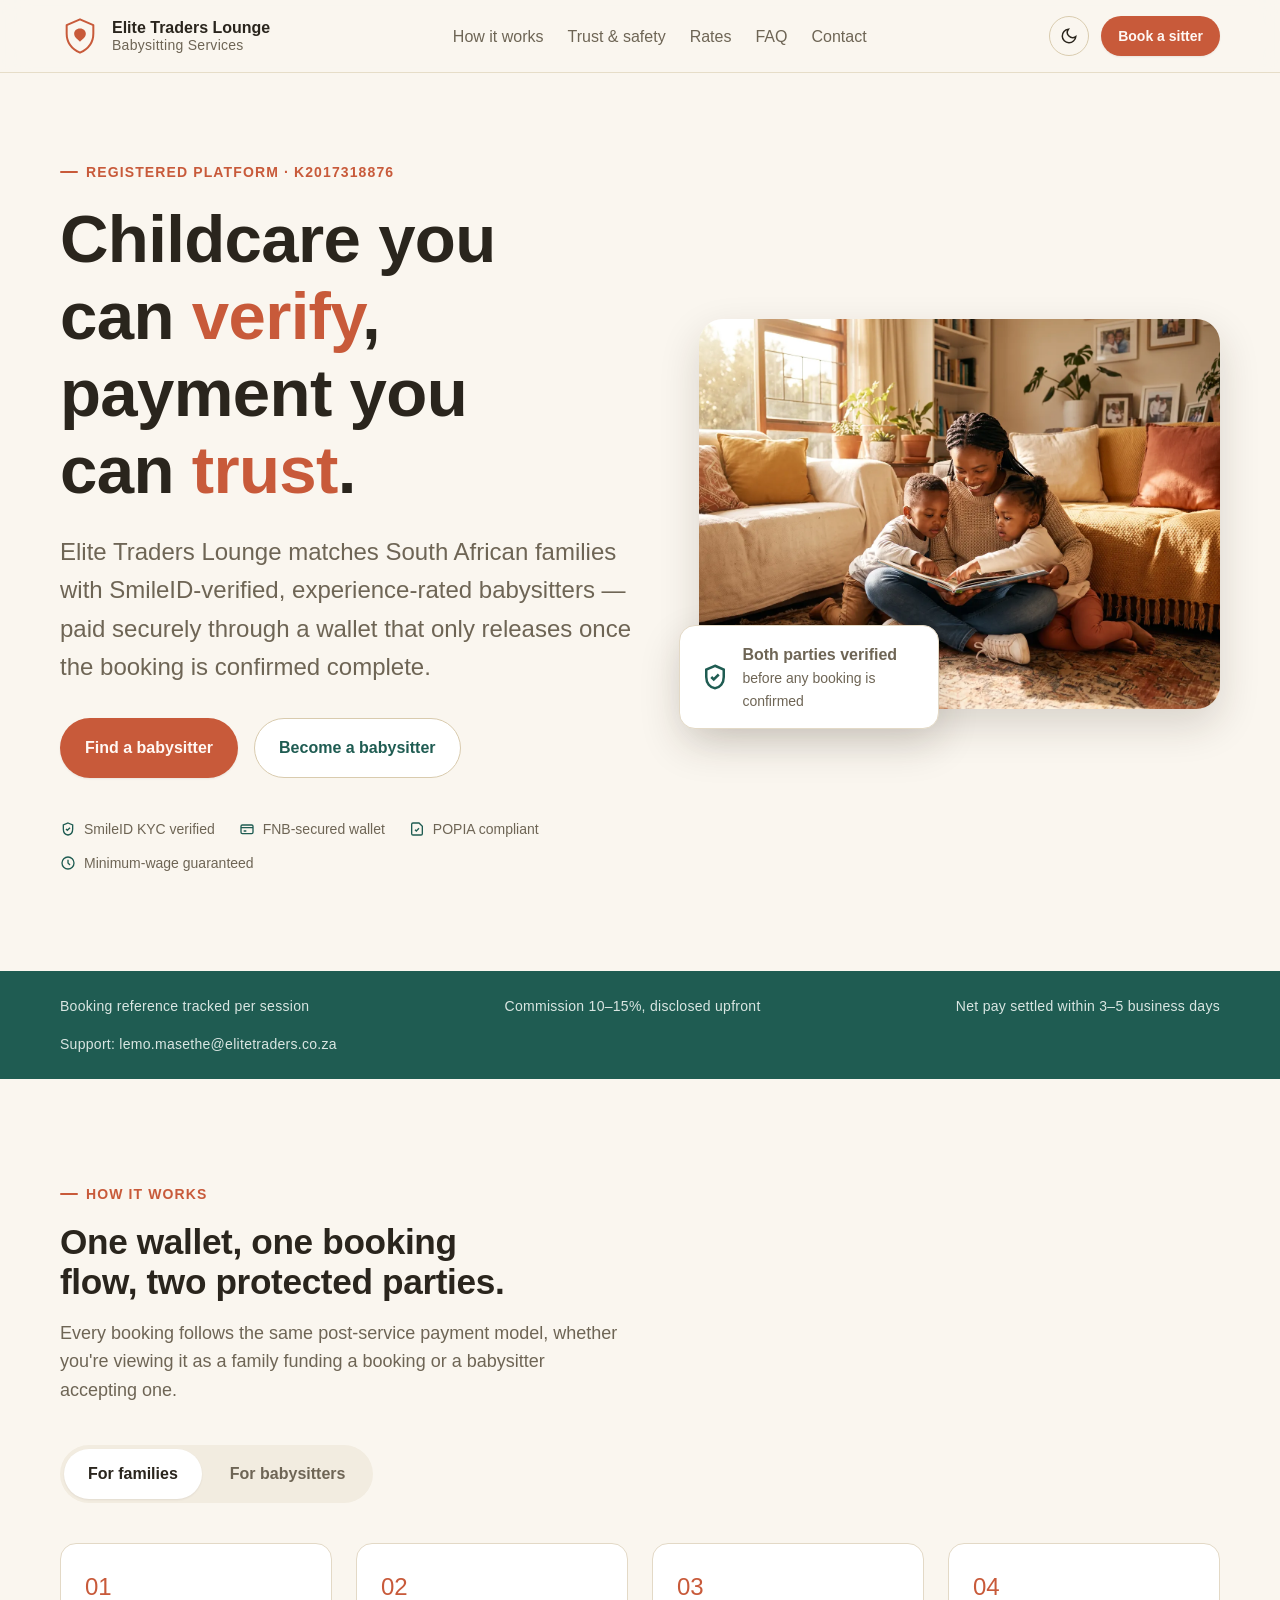
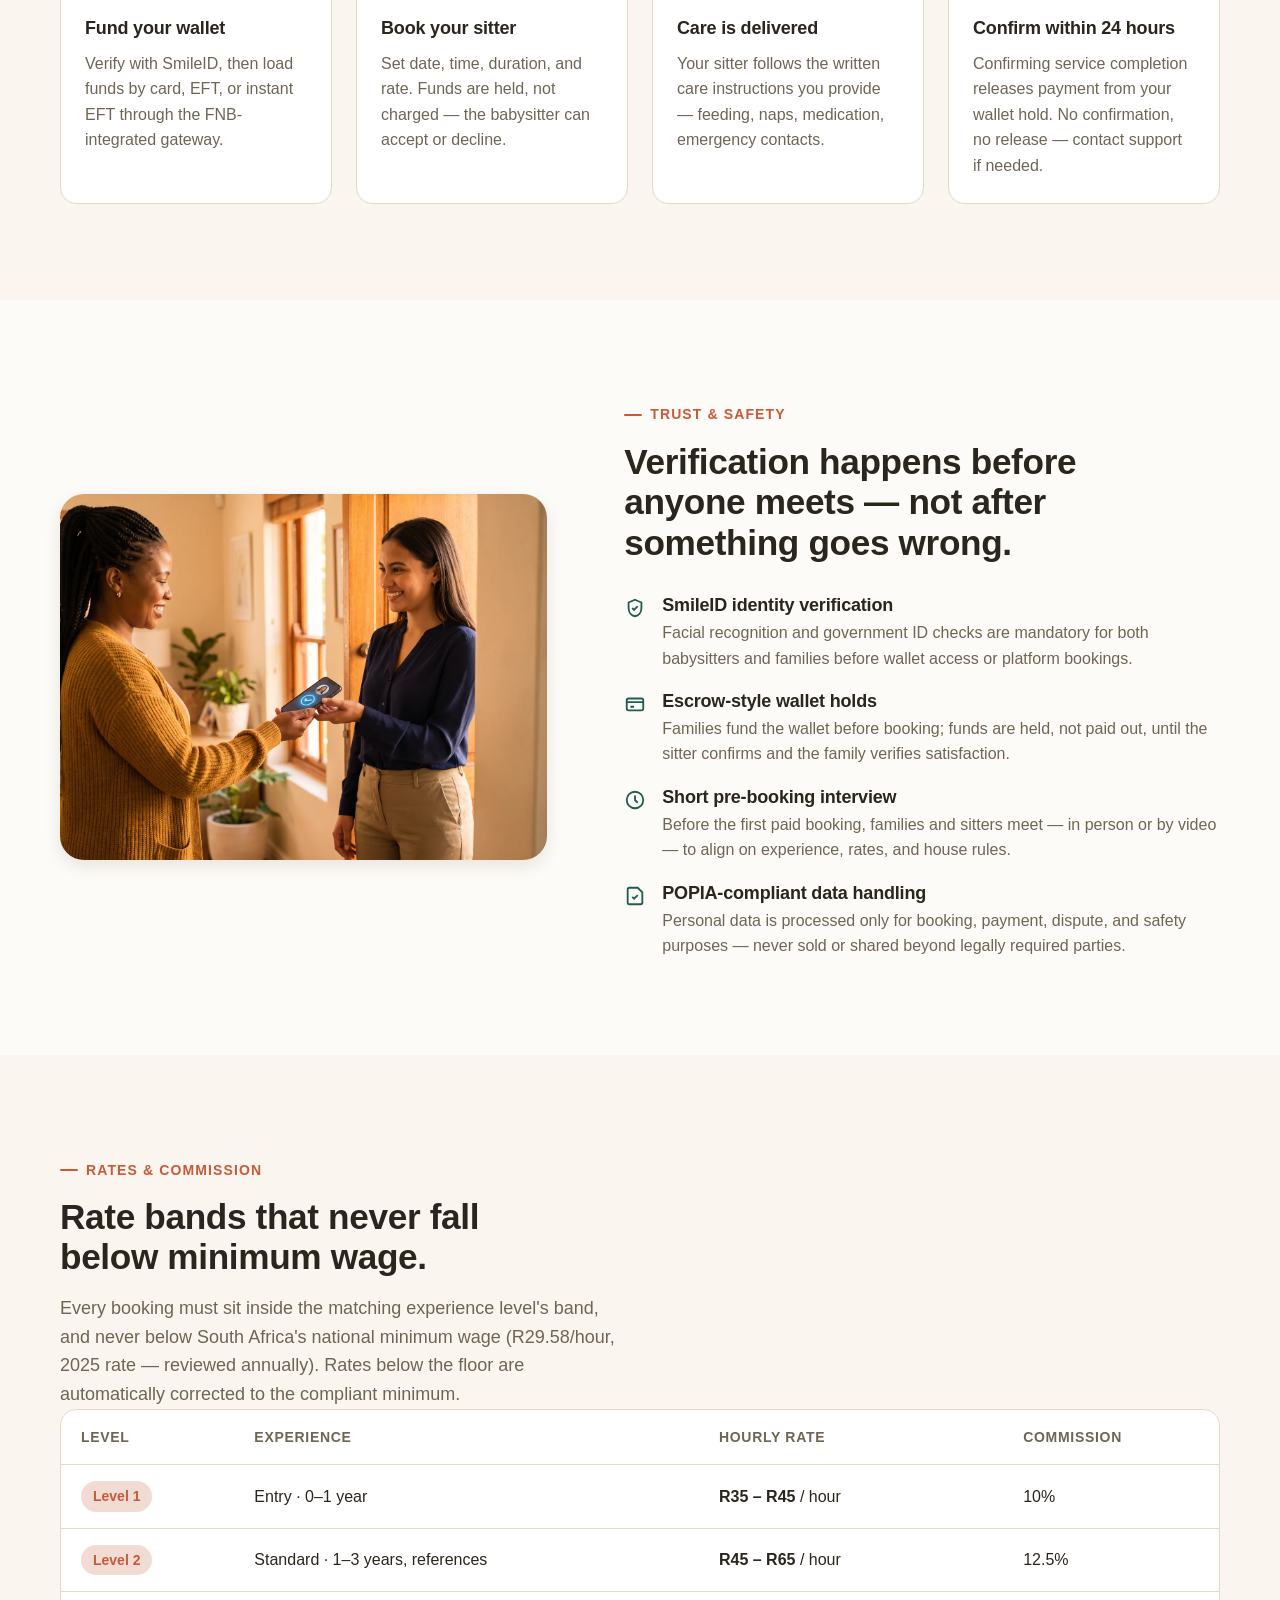
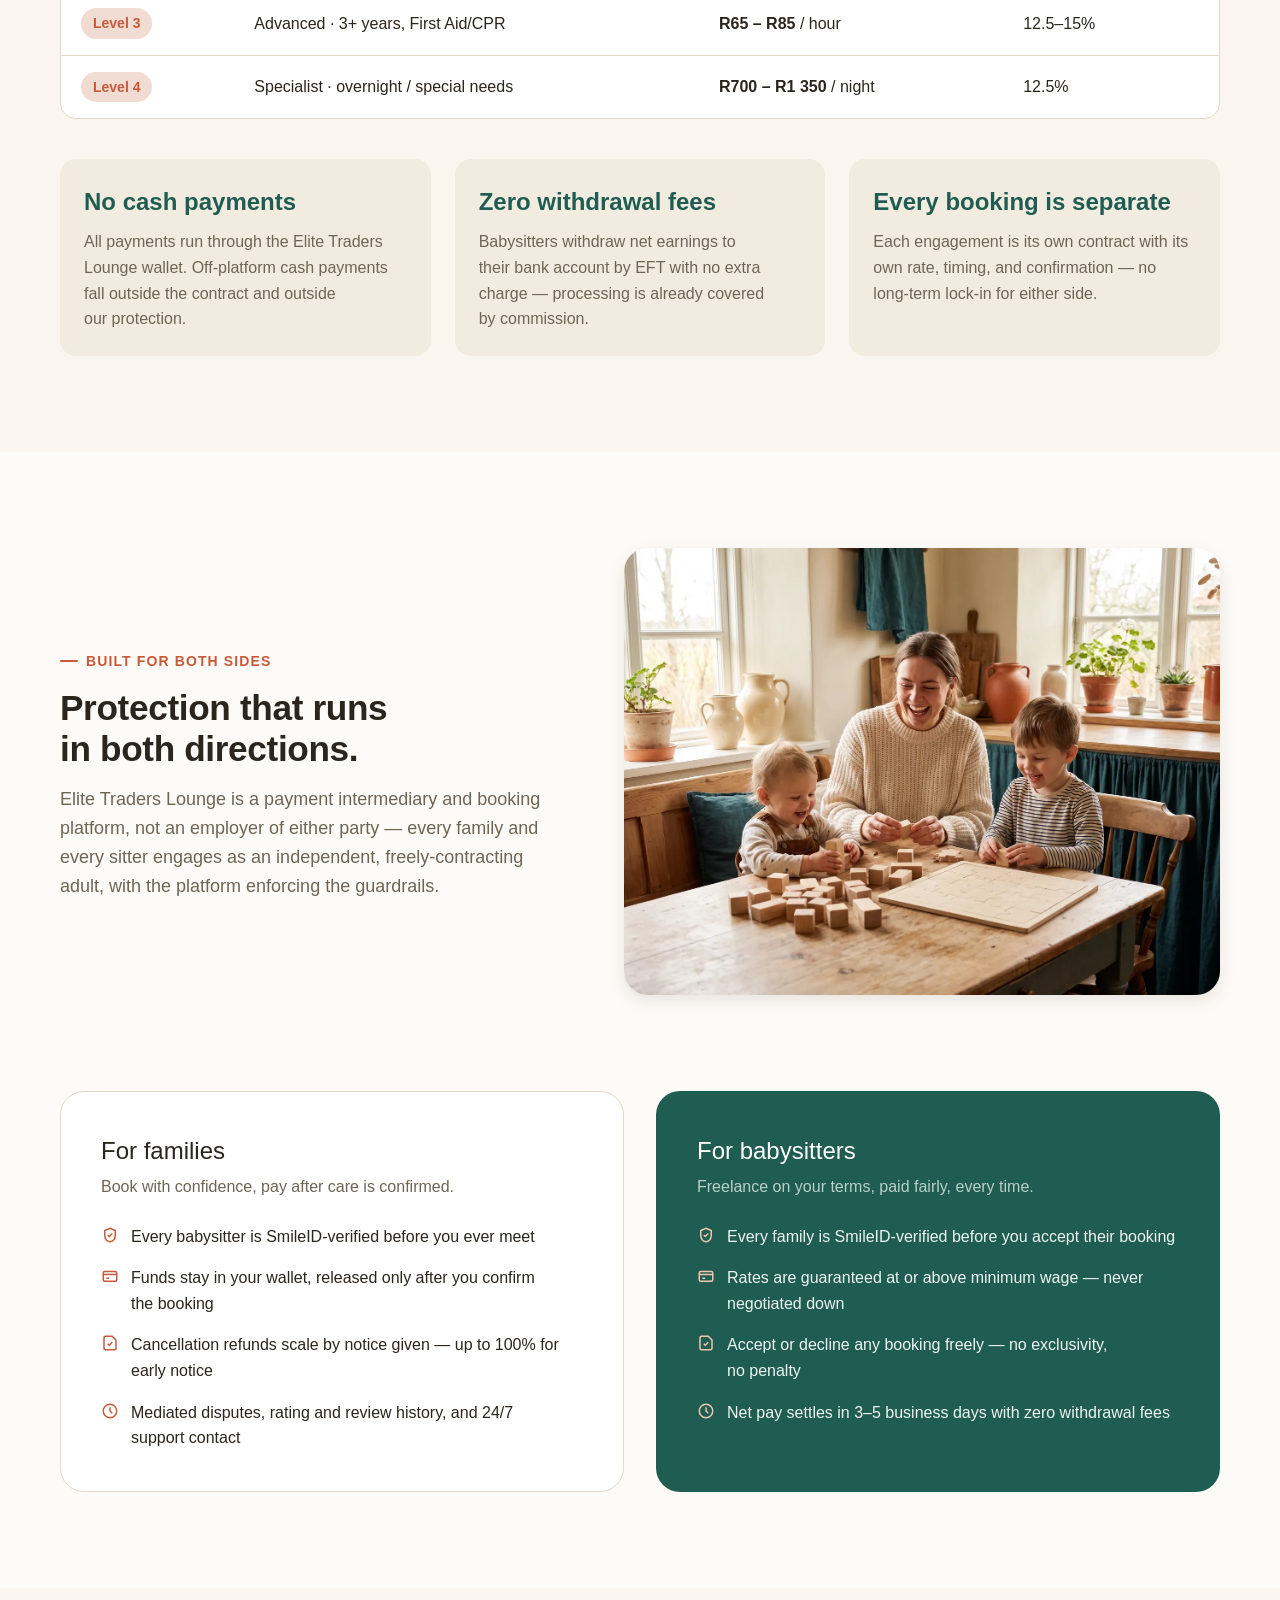
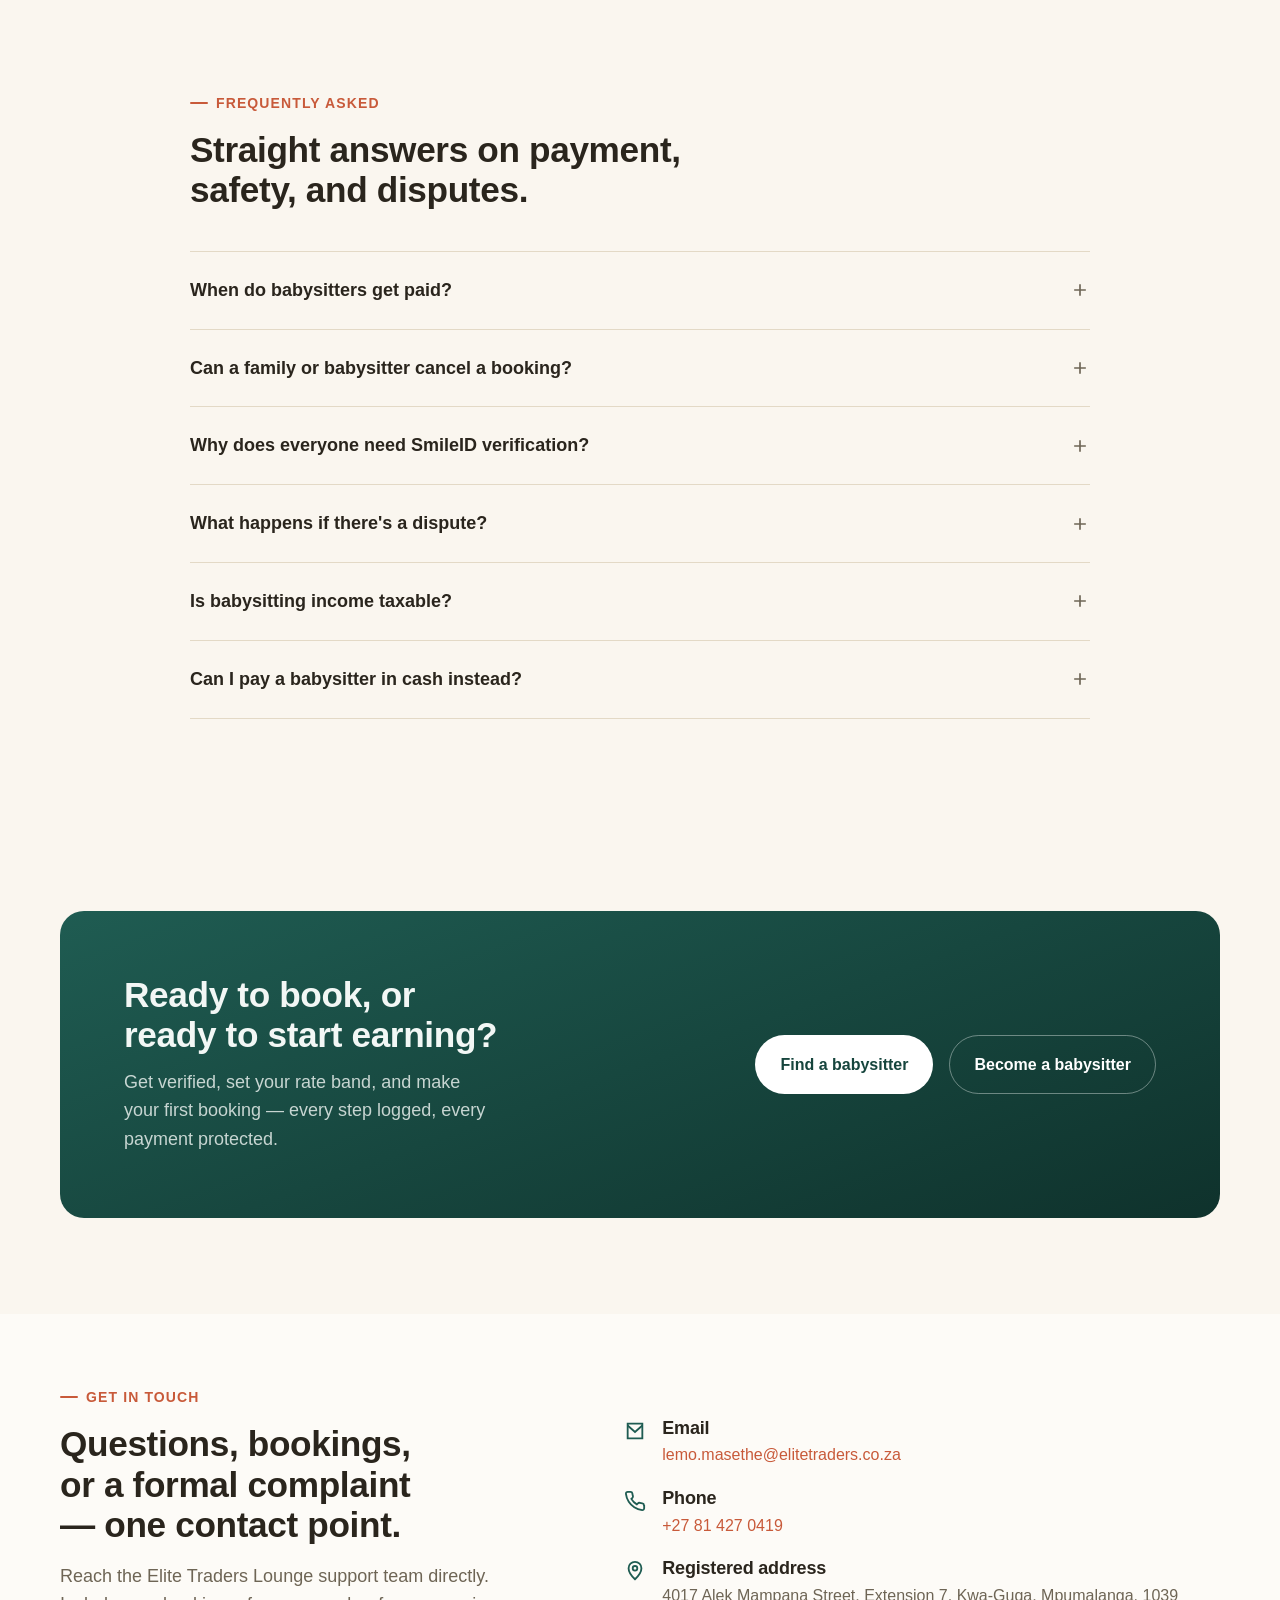
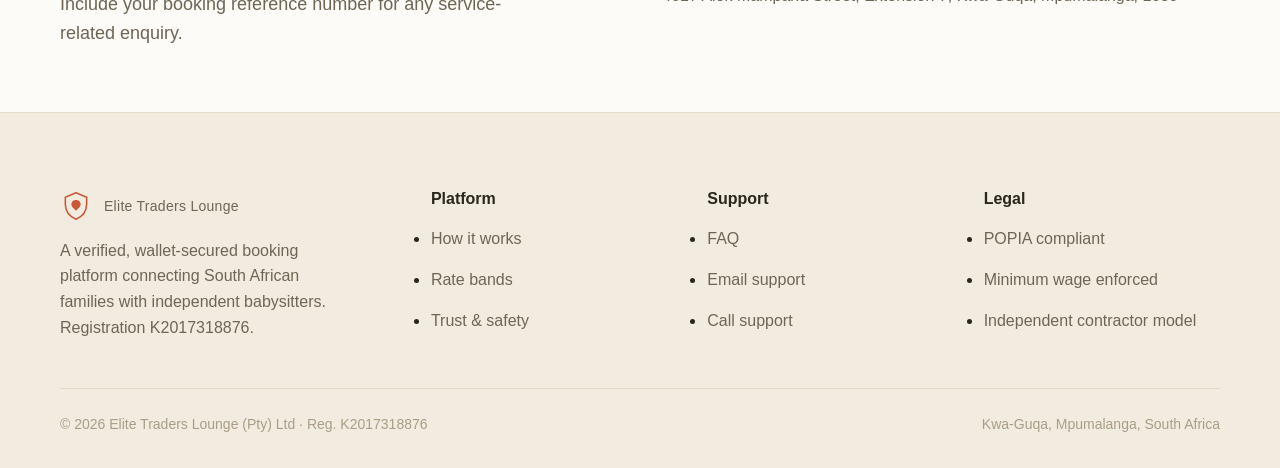
==== index.html @ d3d20dbe "Fix hero heading size, tab panel visibility, CTA button contrast, mobile brand wrap, and rate table " ====
<!DOCTYPE html>
<html lang="en">
<head>
<meta charset="UTF-8" />
<meta name="viewport" content="width=device-width, initial-scale=1.0" />
<title>Elite Traders Lounge — Trusted, Verified Babysitting in South Africa</title>
<meta name="description" content="Elite Traders Lounge connects South African families with SmileID-verified babysitters through secure wallet payments, fair rate bands, and POPIA-compliant protection for every booking." />
<meta property="og:title" content="Elite Traders Lounge — Trusted, Verified Babysitting" />
<meta property="og:description" content="SmileID-verified babysitters. Secure wallet payments. Fair minimum-wage-compliant rates. Booking by booking, families and sitters both protected." />
<meta property="og:type" content="website" />

<link rel="preconnect" href="https://fonts.googleapis.com" />
<link rel="preconnect" href="https://fonts.gstatic.com" crossorigin />
<link href="https://api.fontshare.com/v2/css?f[]=chillax@400,500,600,700&f[]=general-sans@400,500,600,700&display=swap" rel="stylesheet" />

<link rel="stylesheet" href="./base.css" />
<link rel="stylesheet" href="./style.css" />
</head>
<body>
<a href="#main" class="skip-link">Skip to content</a>

<header class="header">
  <div class="container header__inner">
    <a href="#top" class="brand" aria-label="Elite Traders Lounge home">
      <svg class="brand__mark" viewBox="0 0 48 48" fill="none" aria-hidden="true">
        <path d="M24 4 8 11v10c0 12 7 19 16 23 9-4 16-11 16-23V11L24 4Z" stroke="currentColor" stroke-width="2.4" stroke-linejoin="round"/>
        <path d="M24 15c-4.5 0-7 3-7 6.4 0 4.2 4.3 6.7 7 9.6 2.7-2.9 7-5.4 7-9.6 0-3.4-2.5-6.4-7-6.4Z" fill="currentColor"/>
      </svg>
      <span class="brand__name">
        <span>Elite Traders Lounge</span>
        <span>Babysitting Services</span>
      </span>
    </a>

    <nav class="nav" aria-label="Primary">
      <ul class="nav__links">
        <li><a href="#how-it-works">How it works</a></li>
        <li><a href="#trust">Trust &amp; safety</a></li>
        <li><a href="#pricing">Rates</a></li>
        <li><a href="#faq">FAQ</a></li>
        <li><a href="#contact">Contact</a></li>
      </ul>
    </nav>

    <div class="header__actions">
      <button class="theme-toggle" data-theme-toggle aria-label="Switch to dark mode">
        <svg width="18" height="18" viewBox="0 0 24 24" fill="none" stroke="currentColor" stroke-width="2"><path d="M21 12.79A9 9 0 1 1 11.21 3 7 7 0 0 0 21 12.79z"/></svg>
      </button>
      <a href="#contact" class="btn btn--primary btn--sm">Book a sitter</a>
      <button class="nav-toggle" aria-label="Open menu" aria-expanded="false" data-menu-toggle>
        <svg width="20" height="20" viewBox="0 0 24 24" fill="none" stroke="currentColor" stroke-width="2"><path d="M3 6h18M3 12h18M3 18h18"/></svg>
      </button>
    </div>
  </div>
  <div class="container">
    <div class="mobile-menu" data-mobile-menu>
      <a href="#how-it-works">How it works</a>
      <a href="#trust">Trust &amp; safety</a>
      <a href="#pricing">Rates</a>
      <a href="#faq">FAQ</a>
      <a href="#contact">Contact</a>
    </div>
  </div>
</header>

<main id="main">

  <!-- HERO -->
  <section class="hero" id="top">
    <div class="container">
      <div class="hero__grid">
        <div class="hero__copy">
          <span class="eyebrow">Registered platform · K2017318876</span>
          <h1>Childcare you can <em>verify</em>, payment you can <em>trust</em>.</h1>
          <p class="hero__lede">Elite Traders Lounge matches South African families with SmileID-verified, experience-rated babysitters — paid securely through a wallet that only releases once the booking is confirmed complete.</p>
          <div class="hero__ctas">
            <a href="#contact" class="btn btn--primary">Find a babysitter</a>
            <a href="#become-a-sitter" class="btn btn--secondary">Become a babysitter</a>
          </div>
          <div class="trust-strip">
            <span class="trust-strip__item">
              <svg viewBox="0 0 24 24" fill="none" stroke="currentColor" stroke-width="2"><path d="M9 12l2 2 4-4M12 3l7 3v6c0 5-3 8.5-7 9-4-.5-7-4-7-9V6l7-3Z"/></svg>
              SmileID KYC verified
            </span>
            <span class="trust-strip__item">
              <svg viewBox="0 0 24 24" fill="none" stroke="currentColor" stroke-width="2"><rect x="3" y="6" width="18" height="13" rx="2"/><path d="M3 10h18M7 15h4"/></svg>
              FNB-secured wallet
            </span>
            <span class="trust-strip__item">
              <svg viewBox="0 0 24 24" fill="none" stroke="currentColor" stroke-width="2"><path d="M4 19V5a2 2 0 0 1 2-2h9l5 5v11a2 2 0 0 1-2 2H6a2 2 0 0 1-2-2Z"/><path d="M9 13l2 2 4-4"/></svg>
              POPIA compliant
            </span>
            <span class="trust-strip__item">
              <svg viewBox="0 0 24 24" fill="none" stroke="currentColor" stroke-width="2"><circle cx="12" cy="12" r="9"/><path d="M12 7v5l3 3"/></svg>
              Minimum-wage guaranteed
            </span>
          </div>
        </div>
        <div class="hero__media">
          <img src="./assets/hero-babysitter.webp" alt="A babysitter reading a picture book with two children on a living room rug at home" width="1400" height="1050" loading="eager" decoding="async" />
          <div class="hero__badge">
            <svg viewBox="0 0 24 24" fill="none" stroke="currentColor" stroke-width="2"><path d="M9 12l2 2 4-4M12 3l7 3v6c0 5-3 8.5-7 9-4-.5-7-4-7-9V6l7-3Z"/></svg>
            <span>
              <strong>Both parties verified</strong>
              <span>before any booking is confirmed</span>
            </span>
          </div>
        </div>
      </div>
    </div>
  </section>

  <!-- MARQUEE BAND -->
  <div class="band">
    <div class="container band__row">
      <span>Booking reference tracked per session</span>
      <span>Commission 10–15%, disclosed upfront</span>
      <span>Net pay settled within 3–5 business days</span>
      <span>Support: lemo.masethe@elitetraders.co.za</span>
    </div>
  </div>

  <!-- HOW IT WORKS -->
  <section class="section-pad" id="how-it-works">
    <div class="container">
      <span class="eyebrow">How it works</span>
      <h2 class="section-title">One wallet, one booking flow, two protected parties.</h2>
      <p class="section-lede">Every booking follows the same post-service payment model, whether you're viewing it as a family funding a booking or a babysitter accepting one.</p>

      <div class="tabs" role="tablist" aria-label="View booking flow by role" style="margin-top: var(--space-10);">
        <button class="tab" role="tab" aria-selected="true" id="tab-family" aria-controls="panel-family" data-tab="family">For families</button>
        <button class="tab" role="tab" aria-selected="false" id="tab-sitter" aria-controls="panel-sitter" data-tab="sitter">For babysitters</button>
      </div>

      <div class="steps" id="panel-family" role="tabpanel" aria-labelledby="tab-family">
        <div class="step is-active" data-panel="family">
          <div class="step-card">
            <span class="step-card__num">01</span>
            <h3>Fund your wallet</h3>
            <p>Verify with SmileID, then load funds by card, EFT, or instant EFT through the FNB-integrated gateway.</p>
          </div>
        </div>
        <div class="step is-active" data-panel="family">
          <div class="step-card">
            <span class="step-card__num">02</span>
            <h3>Book your sitter</h3>
            <p>Set date, time, duration, and rate. Funds are held, not charged — the babysitter can accept or decline.</p>
          </div>
        </div>
        <div class="step is-active" data-panel="family">
          <div class="step-card">
            <span class="step-card__num">03</span>
            <h3>Care is delivered</h3>
            <p>Your sitter follows the written care instructions you provide — feeding, naps, medication, emergency contacts.</p>
          </div>
        </div>
        <div class="step is-active" data-panel="family">
          <div class="step-card">
            <span class="step-card__num">04</span>
            <h3>Confirm within 24 hours</h3>
            <p>Confirming service completion releases payment from your wallet hold. No confirmation, no release — contact support if needed.</p>
          </div>
        </div>
      </div>

      <div class="steps" id="panel-sitter" role="tabpanel" aria-labelledby="tab-sitter" hidden>
        <div class="step is-active" data-panel="sitter">
          <div class="step-card">
            <span class="step-card__num">01</span>
            <h3>Get verified</h3>
            <p>Complete SmileID identity verification and set your experience level (1–4) to unlock the matching rate band.</p>
          </div>
        </div>
        <div class="step is-active" data-panel="sitter">
          <div class="step-card">
            <span class="step-card__num">02</span>
            <h3>Accept a booking</h3>
            <p>Review the request and accept or decline freely — no exclusivity, no penalty for declining.</p>
          </div>
        </div>
        <div class="step is-active" data-panel="sitter">
          <div class="step-card">
            <span class="step-card__num">03</span>
            <h3>Provide care, confirm completion</h3>
            <p>Arrive on time, follow the family's written instructions, then mark the booking complete in the app.</p>
          </div>
        </div>
        <div class="step is-active" data-panel="sitter">
          <div class="step-card">
            <span class="step-card__num">04</span>
            <h3>Get paid</h3>
            <p>Once the family confirms, your net amount (after the 10–15% commission) settles to your wallet in 3–5 business days.</p>
          </div>
        </div>
      </div>
    </div>
  </section>

  <!-- TRUST & SAFETY -->
  <section class="section-pad" id="trust" style="background: var(--color-surface-2);">
    <div class="container">
      <div class="split">
        <div class="split__media">
          <img src="./assets/trust-handoff.webp" alt="A mother and a verified babysitter greeting each other warmly at the front door, viewing a verification checkmark on a phone" width="1400" height="1050" loading="lazy" decoding="async" />
        </div>
        <div>
          <span class="eyebrow">Trust &amp; safety</span>
          <h2 class="section-title">Verification happens before anyone meets — not after something goes wrong.</h2>
          <div class="check-list">
            <div class="check-item">
              <svg viewBox="0 0 24 24" fill="none" stroke="currentColor" stroke-width="2"><path d="M9 12l2 2 4-4M12 3l7 3v6c0 5-3 8.5-7 9-4-.5-7-4-7-9V6l7-3Z"/></svg>
              <div>
                <h3>SmileID identity verification</h3>
                <p>Facial recognition and government ID checks are mandatory for both babysitters and families before wallet access or platform bookings.</p>
              </div>
            </div>
            <div class="check-item">
              <svg viewBox="0 0 24 24" fill="none" stroke="currentColor" stroke-width="2"><rect x="3" y="6" width="18" height="13" rx="2"/><path d="M3 10h18M7 15h4"/></svg>
              <div>
                <h3>Escrow-style wallet holds</h3>
                <p>Families fund the wallet before booking; funds are held, not paid out, until the sitter confirms and the family verifies satisfaction.</p>
              </div>
            </div>
            <div class="check-item">
              <svg viewBox="0 0 24 24" fill="none" stroke="currentColor" stroke-width="2"><circle cx="12" cy="12" r="9"/><path d="M12 7v5l3 3"/></svg>
              <div>
                <h3>Short pre-booking interview</h3>
                <p>Before the first paid booking, families and sitters meet — in person or by video — to align on experience, rates, and house rules.</p>
              </div>
            </div>
            <div class="check-item">
              <svg viewBox="0 0 24 24" fill="none" stroke="currentColor" stroke-width="2"><path d="M4 19V5a2 2 0 0 1 2-2h9l5 5v11a2 2 0 0 1-2 2H6a2 2 0 0 1-2-2Z"/><path d="M9 13l2 2 4-4"/></svg>
              <div>
                <h3>POPIA-compliant data handling</h3>
                <p>Personal data is processed only for booking, payment, dispute, and safety purposes — never sold or shared beyond legally required parties.</p>
              </div>
            </div>
          </div>
        </div>
      </div>
    </div>
  </section>

  <!-- PRICING / RATE BANDS -->
  <section class="section-pad" id="pricing">
    <div class="container">
      <span class="eyebrow">Rates &amp; commission</span>
      <h2 class="section-title">Rate bands that never fall below minimum wage.</h2>
      <p class="section-lede">Every booking must sit inside the matching experience level's band, and never below South Africa's national minimum wage (R29.58/hour, 2025 rate — reviewed annually). Rates below the floor are automatically corrected to the compliant minimum.</p>

      <p class="rate-table-hint" style="margin-top: var(--space-10);">Swipe left to see rates &amp; commission →</p>
      <div class="rate-table-wrap">
        <table class="rate-table">
          <thead>
            <tr>
              <th>Level</th>
              <th>Experience</th>
              <th>Hourly rate</th>
              <th>Commission</th>
            </tr>
          </thead>
          <tbody>
            <tr>
              <td><span class="rate-badge">Level 1</span></td>
              <td>Entry · 0–1 year</td>
              <td><strong>R35 – R45</strong> / hour</td>
              <td>10%</td>
            </tr>
            <tr>
              <td><span class="rate-badge">Level 2</span></td>
              <td>Standard · 1–3 years, references</td>
              <td><strong>R45 – R65</strong> / hour</td>
              <td>12.5%</td>
            </tr>
            <tr>
              <td><span class="rate-badge">Level 3</span></td>
              <td>Advanced · 3+ years, First Aid/CPR</td>
              <td><strong>R65 – R85</strong> / hour</td>
              <td>12.5–15%</td>
            </tr>
            <tr>
              <td><span class="rate-badge">Level 4</span></td>
              <td>Specialist · overnight / special needs</td>
              <td><strong>R700 – R1 350</strong> / night</td>
              <td>12.5%</td>
            </tr>
          </tbody>
        </table>
      </div>

      <div class="pricing-notes">
        <div class="pricing-note">
          <strong>No cash payments</strong>
          <p>All payments run through the Elite Traders Lounge wallet. Off-platform cash payments fall outside the contract and outside our protection.</p>
        </div>
        <div class="pricing-note">
          <strong>Zero withdrawal fees</strong>
          <p>Babysitters withdraw net earnings to their bank account by EFT with no extra charge — processing is already covered by commission.</p>
        </div>
        <div class="pricing-note">
          <strong>Every booking is separate</strong>
          <p>Each engagement is its own contract with its own rate, timing, and confirmation — no long-term lock-in for either side.</p>
        </div>
      </div>
    </div>
  </section>

  <!-- BENEFITS / FOR FAMILIES & SITTERS -->
  <section class="section-pad" id="become-a-sitter" style="background: var(--color-surface-2);">
    <div class="container">
      <div class="split split--reverse" style="margin-bottom: clamp(var(--space-16), 8vw, var(--space-24));">
        <div class="split__media">
          <img src="./assets/families-benefit.webp" alt="A babysitter laughing with two children while playing with wooden blocks and a puzzle at a kitchen table" width="1400" height="1050" loading="lazy" decoding="async" />
        </div>
        <div>
          <span class="eyebrow">Built for both sides</span>
          <h2 class="section-title">Protection that runs in both directions.</h2>
          <p class="section-lede">Elite Traders Lounge is a payment intermediary and booking platform, not an employer of either party — every family and every sitter engages as an independent, freely-contracting adult, with the platform enforcing the guardrails.</p>
        </div>
      </div>

      <div class="benefits">
        <div class="benefit-card">
          <div>
            <div class="benefit-card__title">For families</div>
            <div class="benefit-card__sub">Book with confidence, pay after care is confirmed.</div>
          </div>
          <ul class="benefit-list">
            <li>
              <svg viewBox="0 0 24 24" fill="none" stroke="currentColor" stroke-width="2"><path d="M9 12l2 2 4-4M12 3l7 3v6c0 5-3 8.5-7 9-4-.5-7-4-7-9V6l7-3Z"/></svg>
              Every babysitter is SmileID-verified before you ever meet
            </li>
            <li>
              <svg viewBox="0 0 24 24" fill="none" stroke="currentColor" stroke-width="2"><rect x="3" y="6" width="18" height="13" rx="2"/><path d="M3 10h18M7 15h4"/></svg>
              Funds stay in your wallet, released only after you confirm the booking
            </li>
            <li>
              <svg viewBox="0 0 24 24" fill="none" stroke="currentColor" stroke-width="2"><path d="M4 19V5a2 2 0 0 1 2-2h9l5 5v11a2 2 0 0 1-2 2H6a2 2 0 0 1-2-2Z"/><path d="M9 13l2 2 4-4"/></svg>
              Cancellation refunds scale by notice given — up to 100% for early notice
            </li>
            <li>
              <svg viewBox="0 0 24 24" fill="none" stroke="currentColor" stroke-width="2"><circle cx="12" cy="12" r="9"/><path d="M12 7v5l3 3"/></svg>
              Mediated disputes, rating and review history, and 24/7 support contact
            </li>
          </ul>
        </div>

        <div class="benefit-card benefit-card--accent">
          <div>
            <div class="benefit-card__title">For babysitters</div>
            <div class="benefit-card__sub">Freelance on your terms, paid fairly, every time.</div>
          </div>
          <ul class="benefit-list">
            <li>
              <svg viewBox="0 0 24 24" fill="none" stroke="currentColor" stroke-width="2"><path d="M9 12l2 2 4-4M12 3l7 3v6c0 5-3 8.5-7 9-4-.5-7-4-7-9V6l7-3Z"/></svg>
              Every family is SmileID-verified before you accept their booking
            </li>
            <li>
              <svg viewBox="0 0 24 24" fill="none" stroke="currentColor" stroke-width="2"><rect x="3" y="6" width="18" height="13" rx="2"/><path d="M3 10h18M7 15h4"/></svg>
              Rates are guaranteed at or above minimum wage — never negotiated down
            </li>
            <li>
              <svg viewBox="0 0 24 24" fill="none" stroke="currentColor" stroke-width="2"><path d="M4 19V5a2 2 0 0 1 2-2h9l5 5v11a2 2 0 0 1-2 2H6a2 2 0 0 1-2-2Z"/><path d="M9 13l2 2 4-4"/></svg>
              Accept or decline any booking freely — no exclusivity, no penalty
            </li>
            <li>
              <svg viewBox="0 0 24 24" fill="none" stroke="currentColor" stroke-width="2"><circle cx="12" cy="12" r="9"/><path d="M12 7v5l3 3"/></svg>
              Net pay settles in 3–5 business days with zero withdrawal fees
            </li>
          </ul>
        </div>
      </div>
    </div>
  </section>

  <!-- FAQ -->
  <section class="section-pad" id="faq">
    <div class="container container--narrow">
      <span class="eyebrow">Frequently asked</span>
      <h2 class="section-title">Straight answers on payment, safety, and disputes.</h2>

      <div class="faq-list" style="margin-top: var(--space-10);">
        <div class="faq-item" data-open="false">
          <button class="faq-item__q" aria-expanded="false">
            When do babysitters get paid?
            <svg viewBox="0 0 24 24" fill="none" stroke="currentColor" stroke-width="2"><path d="M12 5v14M5 12h14"/></svg>
          </button>
          <div class="faq-item__a">
            <p>Net payment settles to your wallet within 3–5 business days after the family confirms service completion in the app. Families have 24 hours to confirm — if they don't, contact support and we'll follow up to release your payment.</p>
          </div>
        </div>
        <div class="faq-item" data-open="false">
          <button class="faq-item__q" aria-expanded="false">
            Can a family or babysitter cancel a booking?
            <svg viewBox="0 0 24 24" fill="none" stroke="currentColor" stroke-width="2"><path d="M12 5v14M5 12h14"/></svg>
          </button>
          <div class="faq-item__a">
            <p>Yes. Cancellations 48+ hours before the booking are fully refunded with no charge. Cancelling closer to the start time carries a partial compensation or forfeiture, scaling with how little notice was given — full details are in the booking contract's cancellation table.</p>
          </div>
        </div>
        <div class="faq-item" data-open="false">
          <button class="faq-item__q" aria-expanded="false">
            Why does everyone need SmileID verification?
            <svg viewBox="0 0 24 24" fill="none" stroke="currentColor" stroke-width="2"><path d="M12 5v14M5 12h14"/></svg>
          </button>
          <div class="faq-item__a">
            <p>SmileID confirms real identity for both families and babysitters before any wallet access or booking — usually within 5–10 minutes. It's the single biggest protection against fraud and unsafe placements on the platform.</p>
          </div>
        </div>
        <div class="faq-item" data-open="false">
          <button class="faq-item__q" aria-expanded="false">
            What happens if there's a dispute?
            <svg viewBox="0 0 24 24" fill="none" stroke="currentColor" stroke-width="2"><path d="M12 5v14M5 12h14"/></svg>
          </button>
          <div class="faq-item__a">
            <p>Try to resolve it directly within 24 hours first. If that fails, submit a formal complaint with your booking reference and evidence — Elite Traders Lounge investigates within 5 business days and issues a decision within 10. Either party can escalate to independent arbitration afterward.</p>
          </div>
        </div>
        <div class="faq-item" data-open="false">
          <button class="faq-item__q" aria-expanded="false">
            Is babysitting income taxable?
            <svg viewBox="0 0 24 24" fill="none" stroke="currentColor" stroke-width="2"><path d="M12 5v14M5 12h14"/></svg>
          </button>
          <div class="faq-item__a">
            <p>Yes — net income after commission is taxable under South African law and should be declared to SARS. Elite Traders Lounge does not provide tax advice; keep your transaction records and consult a tax professional if needed.</p>
          </div>
        </div>
        <div class="faq-item" data-open="false">
          <button class="faq-item__q" aria-expanded="false">
            Can I pay a babysitter in cash instead?
            <svg viewBox="0 0 24 24" fill="none" stroke="currentColor" stroke-width="2"><path d="M12 5v14M5 12h14"/></svg>
          </button>
          <div class="faq-item__a">
            <p>No — all payments must run through the Elite Traders Lounge wallet. Cash arrangements made outside the platform aren't covered by our dispute resolution, fraud protection, or payment guarantees.</p>
          </div>
        </div>
      </div>
    </div>
  </section>

  <!-- CTA BANNER -->
  <section class="section-pad">
    <div class="container">
      <div class="cta-banner">
        <div>
          <h2>Ready to book, or ready to start earning?</h2>
          <p>Get verified, set your rate band, and make your first booking — every step logged, every payment protected.</p>
        </div>
        <div class="cta-banner__actions">
          <a href="#contact" class="btn btn--secondary">Find a babysitter</a>
          <a href="#contact" class="btn btn--ghost">Become a babysitter</a>
        </div>
      </div>
    </div>
  </section>

  <!-- CONTACT -->
  <section class="section-pad section-pad--tight" id="contact" style="background: var(--color-surface-2);">
    <div class="container">
      <div class="split">
        <div>
          <span class="eyebrow">Get in touch</span>
          <h2 class="section-title">Questions, bookings, or a formal complaint — one contact point.</h2>
          <p class="section-lede">Reach the Elite Traders Lounge support team directly. Include your booking reference number for any service-related enquiry.</p>
        </div>
        <div class="check-list" style="margin-top: 0;">
          <div class="check-item">
            <svg viewBox="0 0 24 24" fill="none" stroke="currentColor" stroke-width="2"><path d="M4 4h16v16H4z" fill="none"/><path d="M4 6l8 7 8-7"/></svg>
            <div>
              <h3>Email</h3>
              <p><a href="mailto:lemo.masethe@elitetraders.co.za">lemo.masethe@elitetraders.co.za</a></p>
            </div>
          </div>
          <div class="check-item">
            <svg viewBox="0 0 24 24" fill="none" stroke="currentColor" stroke-width="2"><path d="M22 16.9v3a2 2 0 0 1-2.2 2 19.8 19.8 0 0 1-8.6-3.1 19.5 19.5 0 0 1-6-6A19.8 19.8 0 0 1 2.1 4.2 2 2 0 0 1 4.1 2h3a2 2 0 0 1 2 1.7c.1.9.3 1.8.6 2.7a2 2 0 0 1-.5 2.1L8 9.7a16 16 0 0 0 6 6l1.2-1.2a2 2 0 0 1 2.1-.5c.9.3 1.8.5 2.7.6a2 2 0 0 1 1.7 2Z"/></svg>
            <div>
              <h3>Phone</h3>
              <p><a href="tel:+27814270419">+27 81 427 0419</a></p>
            </div>
          </div>
          <div class="check-item">
            <svg viewBox="0 0 24 24" fill="none" stroke="currentColor" stroke-width="2"><path d="M12 21s7-6.5 7-12a7 7 0 1 0-14 0c0 5.5 7 12 7 12Z"/><circle cx="12" cy="9" r="2.5"/></svg>
            <div>
              <h3>Registered address</h3>
              <p>4017 Alek Mampana Street, Extension 7, Kwa-Guqa, Mpumalanga, 1039</p>
            </div>
          </div>
        </div>
      </div>
    </div>
  </section>

</main>

<footer class="footer">
  <div class="container">
    <div class="footer__grid">
      <div class="footer__brand">
        <a href="#top" class="brand" aria-label="Elite Traders Lounge home">
          <svg class="brand__mark" viewBox="0 0 48 48" fill="none" aria-hidden="true" style="width:32px;height:32px;">
            <path d="M24 4 8 11v10c0 12 7 19 16 23 9-4 16-11 16-23V11L24 4Z" stroke="currentColor" stroke-width="2.4" stroke-linejoin="round"/>
            <path d="M24 15c-4.5 0-7 3-7 6.4 0 4.2 4.3 6.7 7 9.6 2.7-2.9 7-5.4 7-9.6 0-3.4-2.5-6.4-7-6.4Z" fill="currentColor"/>
          </svg>
          <span class="brand__name"><span>Elite Traders Lounge</span></span>
        </a>
        <p>A verified, wallet-secured booking platform connecting South African families with independent babysitters. Registration K2017318876.</p>
      </div>
      <div>
        <h4>Platform</h4>
        <ul>
          <li><a href="#how-it-works">How it works</a></li>
          <li><a href="#pricing">Rate bands</a></li>
          <li><a href="#trust">Trust &amp; safety</a></li>
        </ul>
      </div>
      <div>
        <h4>Support</h4>
        <ul>
          <li><a href="#faq">FAQ</a></li>
          <li><a href="mailto:lemo.masethe@elitetraders.co.za">Email support</a></li>
          <li><a href="tel:+27814270419">Call support</a></li>
        </ul>
      </div>
      <div>
        <h4>Legal</h4>
        <ul>
          <li><span>POPIA compliant</span></li>
          <li><span>Minimum wage enforced</span></li>
          <li><span>Independent contractor model</span></li>
        </ul>
      </div>
    </div>
    <div class="footer__bottom">
      <span>© 2026 Elite Traders Lounge (Pty) Ltd · Reg. K2017318876</span>
      <span>Kwa-Guqa, Mpumalanga, South Africa</span>
    </div>
  </div>
</footer>

<script src="./app.js" defer></script>
</body>
</html>
---- base.css ----
/* base.css — universal reset & foundations */
*,
*::before,
*::after {
  box-sizing: border-box;
  margin: 0;
  padding: 0;
}

html {
  -moz-text-size-adjust: none;
  -webkit-text-size-adjust: none;
  text-size-adjust: none;
  -webkit-font-smoothing: antialiased;
  -moz-osx-font-smoothing: grayscale;
  text-rendering: optimizeLegibility;
  scroll-behavior: smooth;
  hanging-punctuation: first last;
  scroll-padding-top: var(--space-20);
}

body {
  min-height: 100dvh;
  line-height: 1.6;
  font-family: var(--font-body, sans-serif);
  font-size: var(--text-base);
  color: var(--color-text);
  background-color: var(--color-bg);
}

img,
picture,
video,
canvas,
svg {
  display: block;
  max-width: 100%;
  height: auto;
}
ul[role='list'],
ol[role='list'] {
  list-style: none;
}
input,
button,
textarea,
select {
  font: inherit;
  color: inherit;
}

h1,
h2,
h3,
h4,
h5,
h6 {
  text-wrap: balance;
  line-height: 1.15;
}
p,
li,
figcaption {
  text-wrap: pretty;
  max-width: 72ch;
}

::selection {
  background: oklch(from var(--color-primary) l c h / 0.25);
  color: var(--color-text);
}

:focus-visible {
  outline: 2px solid var(--color-primary);
  outline-offset: 3px;
  border-radius: var(--radius-sm);
}

@media (prefers-reduced-motion: reduce) {
  *,
  *::before,
  *::after {
    animation-duration: 0.01ms !important;
    animation-iteration-count: 1 !important;
    transition-duration: 0.01ms !important;
    scroll-behavior: auto !important;
  }
}

button {
  cursor: pointer;
  background: none;
  border: none;
}
table {
  border-collapse: collapse;
  width: 100%;
}

a,
button,
[role='button'],
[role='link'],
input,
textarea,
select {
  transition:
    color var(--transition-interactive),
    background var(--transition-interactive),
    border-color var(--transition-interactive),
    box-shadow var(--transition-interactive);
}

.sr-only {
  position: absolute;
  width: 1px;
  height: 1px;
  padding: 0;
  margin: -1px;
  overflow: hidden;
  clip: rect(0, 0, 0, 0);
  white-space: nowrap;
  border-width: 0;
}
---- style.css ----
/* ============================================================
   Elite Traders Lounge — Babysitting Services
   Design tokens + component styles
   ============================================================ */

:root {
  /* Fluid type scale */
  --text-xs: clamp(0.75rem, 0.7rem + 0.25vw, 0.875rem);
  --text-sm: clamp(0.875rem, 0.8rem + 0.35vw, 1rem);
  --text-base: clamp(1rem, 0.95rem + 0.25vw, 1.125rem);
  --text-lg: clamp(1.125rem, 1rem + 0.75vw, 1.5rem);
  --text-xl: clamp(1.5rem, 1.2rem + 1.25vw, 2.25rem);
  --text-2xl: clamp(2rem, 1.2rem + 2.5vw, 3.25rem);
  --text-3xl: clamp(2.5rem, 1rem + 4vw, 4.5rem);
  --text-hero: clamp(2.75rem, 0.8rem + 6vw, 5.5rem);

  /* Spacing (4px base) */
  --space-1: 0.25rem;
  --space-2: 0.5rem;
  --space-3: 0.75rem;
  --space-4: 1rem;
  --space-5: 1.25rem;
  --space-6: 1.5rem;
  --space-8: 2rem;
  --space-10: 2.5rem;
  --space-12: 3rem;
  --space-16: 4rem;
  --space-20: 5rem;
  --space-24: 6rem;
  --space-32: 8rem;

  /* Radius */
  --radius-sm: 0.375rem;
  --radius-md: 0.625rem;
  --radius-lg: 1rem;
  --radius-xl: 1.5rem;
  --radius-full: 9999px;

  /* Transitions */
  --transition-interactive: 180ms cubic-bezier(0.16, 1, 0.3, 1);

  /* Content widths */
  --content-narrow: 640px;
  --content-default: 980px;
  --content-wide: 1240px;

  /* Fonts */
  --font-display: 'Chillax', 'Segoe UI', sans-serif;
  --font-body: 'General Sans', 'Segoe UI', sans-serif;
}

/* ---------- Light mode (default) ---------- */
:root,
[data-theme='light'] {
  --color-bg: #faf6ef;
  --color-surface: #ffffff;
  --color-surface-2: #fdfbf7;
  --color-surface-offset: #f2ece0;
  --color-surface-offset-2: #ece3d3;
  --color-divider: #e3d9c6;
  --color-border: #d9cbae;

  --color-text: #2a251d;
  --color-text-muted: #6e6555;
  --color-text-faint: #a89d86;
  --color-text-inverse: #faf6ef;

  /* Primary accent — warm terracotta */
  --color-primary: #c85a3a;
  --color-primary-hover: #a8492e;
  --color-primary-active: #8a3a24;
  --color-primary-highlight: #f0dcd2;

  /* Secondary — deep trust teal */
  --color-secondary: #1f5c52;
  --color-secondary-hover: #16453d;
  --color-secondary-active: #0f322c;
  --color-secondary-highlight: #d3e2de;

  --color-warning: #96591a;
  --color-warning-highlight: #ecdcc4;
  --color-error: #a1332f;
  --color-error-highlight: #e6d2cf;
  --color-success: #3f7a4a;
  --color-success-highlight: #d7e5d5;
  --color-gold: #b6862f;
  --color-gold-highlight: #ecdfc4;

  --shadow-sm: 0 1px 2px oklch(0.25 0.03 55 / 0.08);
  --shadow-md: 0 6px 16px oklch(0.25 0.03 55 / 0.10);
  --shadow-lg: 0 16px 40px oklch(0.25 0.03 55 / 0.16);
}

/* ---------- Dark mode ---------- */
[data-theme='dark'] {
  --color-bg: #171410;
  --color-surface: #1d1a15;
  --color-surface-2: #211d17;
  --color-surface-offset: #26221b;
  --color-surface-offset-2: #2c281f;
  --color-divider: #322c22;
  --color-border: #423b2d;

  --color-text: #ece5d6;
  --color-text-muted: #b3a891;
  --color-text-faint: #766c58;
  --color-text-inverse: #201c15;

  --color-primary: #e08462;
  --color-primary-hover: #ec9a7a;
  --color-primary-active: #f4b299;
  --color-primary-highlight: #402d24;

  --color-secondary: #5ba99a;
  --color-secondary-hover: #79bdaf;
  --color-secondary-active: #97d0c4;
  --color-secondary-highlight: #223c37;

  --color-warning: #d69a55;
  --color-warning-highlight: #453224;
  --color-error: #e08a86;
  --color-error-highlight: #442824;
  --color-success: #86bf8f;
  --color-success-highlight: #263d29;
  --color-gold: #dcb968;
  --color-gold-highlight: #443a24;

  --shadow-sm: 0 1px 2px oklch(0 0 0 / 0.3);
  --shadow-md: 0 6px 16px oklch(0 0 0 / 0.35);
  --shadow-lg: 0 16px 40px oklch(0 0 0 / 0.45);
}

/* ============================================================
   Base type & layout
   ============================================================ */

body {
  overflow-x: hidden;
}

.container {
  width: 100%;
  max-width: var(--content-wide);
  margin-inline: auto;
  padding-inline: clamp(var(--space-5), 4vw, var(--space-10));
}

.container--narrow {
  max-width: var(--content-default);
}

section {
  position: relative;
}

.section-pad {
  padding-block: clamp(var(--space-16), 8vw, var(--space-24));
}

.section-pad--tight {
  padding-block: clamp(var(--space-10), 5vw, var(--space-16));
}

.eyebrow {
  font-size: var(--text-xs);
  font-weight: 600;
  letter-spacing: 0.08em;
  text-transform: uppercase;
  color: var(--color-primary);
  display: inline-flex;
  align-items: center;
  gap: var(--space-2);
  margin-bottom: var(--space-4);
}

.eyebrow::before {
  content: '';
  width: 18px;
  height: 2px;
  background: var(--color-primary);
  border-radius: var(--radius-full);
}

h1,
h2,
h3,
.font-display {
  font-family: var(--font-display);
  font-weight: 600;
  letter-spacing: -0.01em;
}

.section-title {
  font-size: var(--text-xl);
  max-width: 32ch;
}

.section-lede {
  font-size: var(--text-base);
  color: var(--color-text-muted);
  max-width: 56ch;
  margin-top: var(--space-4);
}

a {
  color: var(--color-primary);
  text-decoration: none;
}
a:hover {
  color: var(--color-primary-hover);
}

.visually-hidden {
  position: absolute;
  width: 1px;
  height: 1px;
  overflow: hidden;
  clip: rect(0, 0, 0, 0);
  white-space: nowrap;
}

.skip-link {
  position: absolute;
  left: var(--space-4);
  top: -60px;
  background: var(--color-primary);
  color: var(--color-text-inverse);
  padding: var(--space-3) var(--space-5);
  border-radius: var(--radius-md);
  z-index: 200;
  transition: top var(--transition-interactive);
  font-size: var(--text-sm);
  font-weight: 600;
}
.skip-link:focus {
  top: var(--space-4);
}

/* ============================================================
   Buttons
   ============================================================ */

.btn {
  display: inline-flex;
  align-items: center;
  justify-content: center;
  gap: var(--space-2);
  font-family: var(--font-body);
  font-size: var(--text-sm);
  font-weight: 600;
  padding: var(--space-4) var(--space-6);
  border-radius: var(--radius-full);
  min-height: 44px;
  white-space: nowrap;
  border: 1px solid transparent;
}

.btn--primary {
  background: var(--color-primary);
  color: #fff8f4;
  box-shadow: var(--shadow-sm);
}
.btn--primary:hover {
  background: var(--color-primary-hover);
  color: #fff8f4;
  box-shadow: var(--shadow-md);
}

.btn--secondary {
  background: var(--color-surface);
  color: var(--color-secondary);
  border-color: var(--color-border);
}
.btn--secondary:hover {
  background: var(--color-surface-offset);
  color: var(--color-secondary-hover);
}

.btn--ghost {
  background: transparent;
  color: var(--color-text);
  border-color: var(--color-border);
}
.btn--ghost:hover {
  background: var(--color-surface-offset);
}

.btn--sm {
  padding: var(--space-2) var(--space-4);
  font-size: var(--text-xs);
  min-height: 36px;
}

/* ============================================================
   Header
   ============================================================ */

.header {
  position: sticky;
  top: 0;
  z-index: 100;
  background: oklch(from var(--color-bg) l c h / 0.86);
  backdrop-filter: blur(14px);
  border-bottom: 1px solid oklch(from var(--color-border) l c h / 0.6);
}

.header__inner {
  display: flex;
  align-items: center;
  justify-content: space-between;
  gap: var(--space-6);
  padding-block: var(--space-4);
}

.brand {
  display: flex;
  align-items: center;
  gap: var(--space-3);
  font-family: var(--font-display);
  font-weight: 600;
  font-size: var(--text-sm);
  color: var(--color-text);
  line-height: 1.15;
}

.brand__mark {
  width: 40px;
  height: 40px;
  flex-shrink: 0;
  color: var(--color-primary);
}

.brand__name {
  display: flex;
  flex-direction: column;
}

.brand__name span:last-child {
  font-family: var(--font-body);
  font-weight: 500;
  font-size: var(--text-xs);
  color: var(--color-text-muted);
  letter-spacing: 0.02em;
}

.nav {
  display: flex;
  align-items: center;
  gap: var(--space-8);
}

.nav__links {
  display: flex;
  gap: var(--space-6);
  list-style: none;
}

.nav__links a {
  font-size: var(--text-sm);
  font-weight: 500;
  color: var(--color-text-muted);
}
.nav__links a:hover {
  color: var(--color-text);
}

.header__actions {
  display: flex;
  align-items: center;
  gap: var(--space-3);
}

.theme-toggle {
  width: 40px;
  height: 40px;
  display: flex;
  align-items: center;
  justify-content: center;
  border-radius: var(--radius-full);
  border: 1px solid var(--color-border);
  color: var(--color-text);
  flex-shrink: 0;
}
.theme-toggle:hover {
  background: var(--color-surface-offset);
}

.nav-toggle {
  display: none;
  width: 44px;
  height: 44px;
  border: 1px solid var(--color-border);
  border-radius: var(--radius-full);
  align-items: center;
  justify-content: center;
  color: var(--color-text);
}

@media (max-width: 860px) {
  .nav__links {
    display: none;
  }
  .nav-toggle {
    display: flex;
  }
  .header__actions .btn--primary.btn--sm {
    display: none;
  }
}

@media (max-width: 400px) {
  .brand__name span:last-child {
    display: none;
  }
  .brand__name span:first-child {
    white-space: nowrap;
  }
}

.mobile-menu {
  display: none;
  flex-direction: column;
  gap: var(--space-1);
  padding: var(--space-4) 0 var(--space-6);
  border-top: 1px solid var(--color-divider);
}
.mobile-menu.is-open {
  display: flex;
}
.mobile-menu a {
  padding: var(--space-3) var(--space-2);
  font-size: var(--text-base);
  color: var(--color-text);
  border-radius: var(--radius-md);
}
.mobile-menu a:hover {
  background: var(--color-surface-offset);
}

/* ============================================================
   Hero
   ============================================================ */

.hero {
  padding-block: clamp(var(--space-12), 8vw, var(--space-20)) clamp(var(--space-16), 8vw, var(--space-24));
  overflow: hidden;
}

.hero__grid {
  display: grid;
  grid-template-columns: 1.05fr 0.95fr;
  gap: clamp(var(--space-10), 6vw, var(--space-16));
  align-items: center;
}

.hero__copy h1 {
  font-size: var(--text-3xl);
  max-width: 15ch;
  margin-bottom: var(--space-6);
}

.hero__copy h1 em {
  font-style: normal;
  color: var(--color-primary);
}

.hero__lede {
  font-size: var(--text-lg);
  color: var(--color-text-muted);
  max-width: 46ch;
  margin-bottom: var(--space-8);
  font-weight: 400;
}

.hero__ctas {
  display: flex;
  flex-wrap: wrap;
  gap: var(--space-4);
  margin-bottom: var(--space-10);
}

.trust-strip {
  display: flex;
  flex-wrap: wrap;
  gap: var(--space-3) var(--space-6);
}

.trust-strip__item {
  display: flex;
  align-items: center;
  gap: var(--space-2);
  font-size: var(--text-xs);
  color: var(--color-text-muted);
  font-weight: 500;
}

.trust-strip__item svg {
  width: 16px;
  height: 16px;
  color: var(--color-secondary);
  flex-shrink: 0;
}

.hero__media {
  position: relative;
}

.hero__media img {
  width: 100%;
  border-radius: var(--radius-xl);
  box-shadow: var(--shadow-lg);
  aspect-ratio: 4/3;
  object-fit: cover;
}

.hero__badge {
  position: absolute;
  bottom: -1.25rem;
  left: -1.25rem;
  background: var(--color-surface);
  border-radius: var(--radius-lg);
  padding: var(--space-4) var(--space-5);
  box-shadow: var(--shadow-lg);
  display: flex;
  align-items: center;
  gap: var(--space-3);
  max-width: 260px;
  border: 1px solid var(--color-divider);
}

.hero__badge svg {
  width: 30px;
  height: 30px;
  color: var(--color-secondary);
  flex-shrink: 0;
}

.hero__badge strong {
  display: block;
  font-size: var(--text-sm);
  font-family: var(--font-display);
  font-weight: 600;
}
.hero__badge span {
  font-size: var(--text-xs);
  color: var(--color-text-muted);
}

@media (max-width: 900px) {
  .hero__grid {
    grid-template-columns: 1fr;
  }
  .hero__badge {
    left: var(--space-4);
    bottom: -1rem;
  }
}

/* ============================================================
   Marquee band
   ============================================================ */

.band {
  background: var(--color-secondary);
  color: #eef5f2;
  padding-block: var(--space-6);
}

.band__row {
  display: flex;
  flex-wrap: wrap;
  gap: var(--space-4) var(--space-10);
  justify-content: space-between;
  align-items: center;
  font-size: var(--text-xs);
  letter-spacing: 0.02em;
  font-weight: 500;
}

.band__row span {
  opacity: 0.9;
}

/* ============================================================
   How it works — tabs
   ============================================================ */

.tabs {
  display: inline-flex;
  padding: var(--space-1);
  background: var(--color-surface-offset);
  border-radius: var(--radius-full);
  margin-bottom: var(--space-10);
  gap: var(--space-1);
}

.tab {
  padding: var(--space-3) var(--space-6);
  border-radius: var(--radius-full);
  font-size: var(--text-sm);
  font-weight: 600;
  color: var(--color-text-muted);
}

.tab[aria-selected='true'] {
  background: var(--color-surface);
  color: var(--color-text);
  box-shadow: var(--shadow-sm);
}

.steps {
  display: grid;
  grid-template-columns: repeat(4, 1fr);
  gap: var(--space-6);
}

.steps[hidden] {
  display: none;
}

.step {
  display: none;
}
.step.is-active {
  display: contents;
}

.step-card {
  background: var(--color-surface);
  border: 1px solid var(--color-divider);
  border-radius: var(--radius-lg);
  padding: var(--space-6);
  display: flex;
  flex-direction: column;
  gap: var(--space-3);
}

.step-card__num {
  font-family: var(--font-display);
  font-size: var(--text-lg);
  color: var(--color-primary);
}

.step-card h3 {
  font-size: var(--text-base);
  font-weight: 600;
  font-family: var(--font-body);
}

.step-card p {
  font-size: var(--text-sm);
  color: var(--color-text-muted);
}

@media (max-width: 900px) {
  .steps {
    grid-template-columns: repeat(2, 1fr);
  }
}
@media (max-width: 560px) {
  .steps {
    grid-template-columns: 1fr;
  }
}

/* ============================================================
   Trust & Safety split
   ============================================================ */

.split {
  display: grid;
  grid-template-columns: 0.9fr 1.1fr;
  gap: clamp(var(--space-10), 6vw, var(--space-20));
  align-items: center;
}

.split--reverse .split__media {
  order: 2;
}

.split__media img {
  width: 100%;
  border-radius: var(--radius-xl);
  aspect-ratio: 4/3;
  object-fit: cover;
  box-shadow: var(--shadow-md);
}

.check-list {
  display: flex;
  flex-direction: column;
  gap: var(--space-5);
  margin-top: var(--space-8);
}

.check-item {
  display: flex;
  gap: var(--space-4);
  align-items: flex-start;
}

.check-item svg {
  width: 22px;
  height: 22px;
  color: var(--color-secondary);
  flex-shrink: 0;
  margin-top: 2px;
}

.check-item h3 {
  font-size: var(--text-base);
  font-family: var(--font-body);
  font-weight: 600;
  margin-bottom: var(--space-1);
}

.check-item p {
  font-size: var(--text-sm);
  color: var(--color-text-muted);
}

@media (max-width: 900px) {
  .split {
    grid-template-columns: 1fr;
  }
  .split--reverse .split__media {
    order: 0;
  }
}

/* ============================================================
   Pricing / rate bands
   ============================================================ */

.rate-table-wrap {
  overflow-x: auto;
  border-radius: var(--radius-lg);
  border: 1px solid var(--color-divider);
  background: var(--color-surface);
  position: relative;
}

.rate-table-hint {
  display: none;
  font-size: var(--text-xs);
  color: var(--color-text-muted);
  margin-bottom: var(--space-2);
}

@media (max-width: 640px) {
  .rate-table-hint {
    display: block;
  }
}

table.rate-table {
  width: 100%;
  min-width: 640px;
  font-size: var(--text-sm);
}

.rate-table th,
.rate-table td {
  text-align: left;
  padding: var(--space-4) var(--space-5);
}

.rate-table thead th {
  font-family: var(--font-display);
  font-weight: 600;
  font-size: var(--text-xs);
  text-transform: uppercase;
  letter-spacing: 0.05em;
  color: var(--color-text-muted);
  border-bottom: 1px solid var(--color-divider);
}

.rate-table tbody tr:not(:last-child) td {
  border-bottom: 1px solid var(--color-divider);
}

.rate-table td strong {
  font-family: var(--font-body);
  font-weight: 600;
  color: var(--color-text);
}

.rate-badge {
  display: inline-block;
  padding: var(--space-1) var(--space-3);
  border-radius: var(--radius-full);
  background: var(--color-primary-highlight);
  color: var(--color-primary);
  font-size: var(--text-xs);
  font-weight: 600;
}

.pricing-notes {
  display: grid;
  grid-template-columns: repeat(3, 1fr);
  gap: var(--space-6);
  margin-top: var(--space-10);
}

.pricing-note {
  background: var(--color-surface-offset);
  border-radius: var(--radius-lg);
  padding: var(--space-6);
}

.pricing-note strong {
  display: block;
  font-family: var(--font-display);
  font-size: var(--text-lg);
  color: var(--color-secondary);
  margin-bottom: var(--space-2);
}

.pricing-note p {
  font-size: var(--text-sm);
  color: var(--color-text-muted);
}

@media (max-width: 780px) {
  .pricing-notes {
    grid-template-columns: 1fr;
  }
}

/* ============================================================
   Benefits — asymmetric two column
   ============================================================ */

.benefits {
  display: grid;
  grid-template-columns: 1fr 1fr;
  gap: var(--space-8);
}

.benefit-card {
  background: var(--color-surface);
  border: 1px solid var(--color-divider);
  border-radius: var(--radius-xl);
  padding: clamp(var(--space-8), 4vw, var(--space-10));
  display: flex;
  flex-direction: column;
  gap: var(--space-6);
}

.benefit-card--accent {
  background: var(--color-secondary);
  color: #eef5f2;
  border-color: transparent;
}

.benefit-card--accent .benefit-card__title,
.benefit-card--accent h3 {
  color: #fff;
}

.benefit-card--accent .benefit-card__sub {
  color: oklch(from #eef5f2 l c h / 0.75);
}

.benefit-card__title {
  font-family: var(--font-display);
  font-size: var(--text-lg);
}

.benefit-card__sub {
  font-size: var(--text-sm);
  color: var(--color-text-muted);
  margin-top: var(--space-1);
}

.benefit-list {
  display: flex;
  flex-direction: column;
  gap: var(--space-4);
}

.benefit-list li {
  display: flex;
  gap: var(--space-3);
  font-size: var(--text-sm);
  align-items: flex-start;
}

.benefit-list svg {
  width: 18px;
  height: 18px;
  flex-shrink: 0;
  margin-top: 2px;
}

.benefit-card:not(.benefit-card--accent) .benefit-list svg {
  color: var(--color-primary);
}
.benefit-card--accent .benefit-list svg {
  color: #f0c7ab;
}

@media (max-width: 860px) {
  .benefits {
    grid-template-columns: 1fr;
  }
}

/* ============================================================
   FAQ accordion
   ============================================================ */

.faq-list {
  display: flex;
  flex-direction: column;
  border-top: 1px solid var(--color-divider);
  max-width: var(--content-default);
}

.faq-item {
  border-bottom: 1px solid var(--color-divider);
}

.faq-item__q {
  width: 100%;
  display: flex;
  align-items: center;
  justify-content: space-between;
  gap: var(--space-4);
  padding-block: var(--space-6);
  text-align: left;
  font-family: var(--font-body);
  font-size: var(--text-base);
  font-weight: 600;
}

.faq-item__q svg {
  flex-shrink: 0;
  width: 20px;
  height: 20px;
  color: var(--color-text-muted);
  transition: transform var(--transition-interactive);
}

.faq-item[data-open='true'] .faq-item__q svg {
  transform: rotate(45deg);
  color: var(--color-primary);
}

.faq-item__a {
  overflow: hidden;
  max-height: 0;
  transition: max-height 260ms cubic-bezier(0.16, 1, 0.3, 1);
}

.faq-item__a p {
  padding-bottom: var(--space-6);
  color: var(--color-text-muted);
  font-size: var(--text-sm);
  max-width: 68ch;
}

/* ============================================================
   CTA banner
   ============================================================ */

.cta-banner {
  background: linear-gradient(160deg, var(--color-secondary), var(--color-secondary-active));
  color: #f2f7f5;
  border-radius: var(--radius-xl);
  padding: clamp(var(--space-10), 6vw, var(--space-16));
  display: flex;
  flex-wrap: wrap;
  gap: var(--space-8);
  align-items: center;
  justify-content: space-between;
}

.cta-banner h2 {
  font-size: var(--text-xl);
  max-width: 22ch;
}

.cta-banner p {
  color: oklch(from #f2f7f5 l c h / 0.8);
  margin-top: var(--space-3);
  max-width: 42ch;
}

.cta-banner__actions {
  display: flex;
  gap: var(--space-4);
  flex-wrap: wrap;
}

.cta-banner .btn--secondary {
  background: #fff;
  border-color: transparent;
  color: #16453d;
}
.cta-banner .btn--secondary:hover {
  background: #f2ece0;
}
.cta-banner .btn--ghost {
  border-color: oklch(from #f2f7f5 l c h / 0.4);
  color: #fff;
}
.cta-banner .btn--ghost:hover {
  background: oklch(from #f2f7f5 l c h / 0.1);
}

/* ============================================================
   Footer
   ============================================================ */

.footer {
  background: var(--color-surface-offset);
  border-top: 1px solid var(--color-divider);
  padding-block: clamp(var(--space-12), 6vw, var(--space-20)) var(--space-8);
}

.footer__grid {
  display: grid;
  grid-template-columns: 1.4fr 1fr 1fr 1fr;
  gap: var(--space-10);
  padding-bottom: var(--space-12);
}

.footer__brand p {
  font-size: var(--text-sm);
  color: var(--color-text-muted);
  margin-top: var(--space-4);
  max-width: 32ch;
}

.footer h4 {
  font-family: var(--font-body);
  font-size: var(--text-sm);
  font-weight: 600;
  margin-bottom: var(--space-4);
}

.footer ul {
  display: flex;
  flex-direction: column;
  gap: var(--space-3);
}

.footer ul a,
.footer ul span {
  font-size: var(--text-sm);
  color: var(--color-text-muted);
}
.footer ul a:hover {
  color: var(--color-text);
}

.footer__bottom {
  border-top: 1px solid var(--color-divider);
  padding-top: var(--space-6);
  display: flex;
  flex-wrap: wrap;
  gap: var(--space-3);
  justify-content: space-between;
  font-size: var(--text-xs);
  color: var(--color-text-faint);
}

@media (max-width: 860px) {
  .footer__grid {
    grid-template-columns: 1fr 1fr;
  }
}
@media (max-width: 560px) {
  .footer__grid {
    grid-template-columns: 1fr;
  }
}

/* ============================================================
   Utility
   ============================================================ */

.mt-0 {
  margin-top: 0 !important;
}

@media (max-width: 700px) {
  .hero__ctas .btn {
    width: 100%;
  }
}
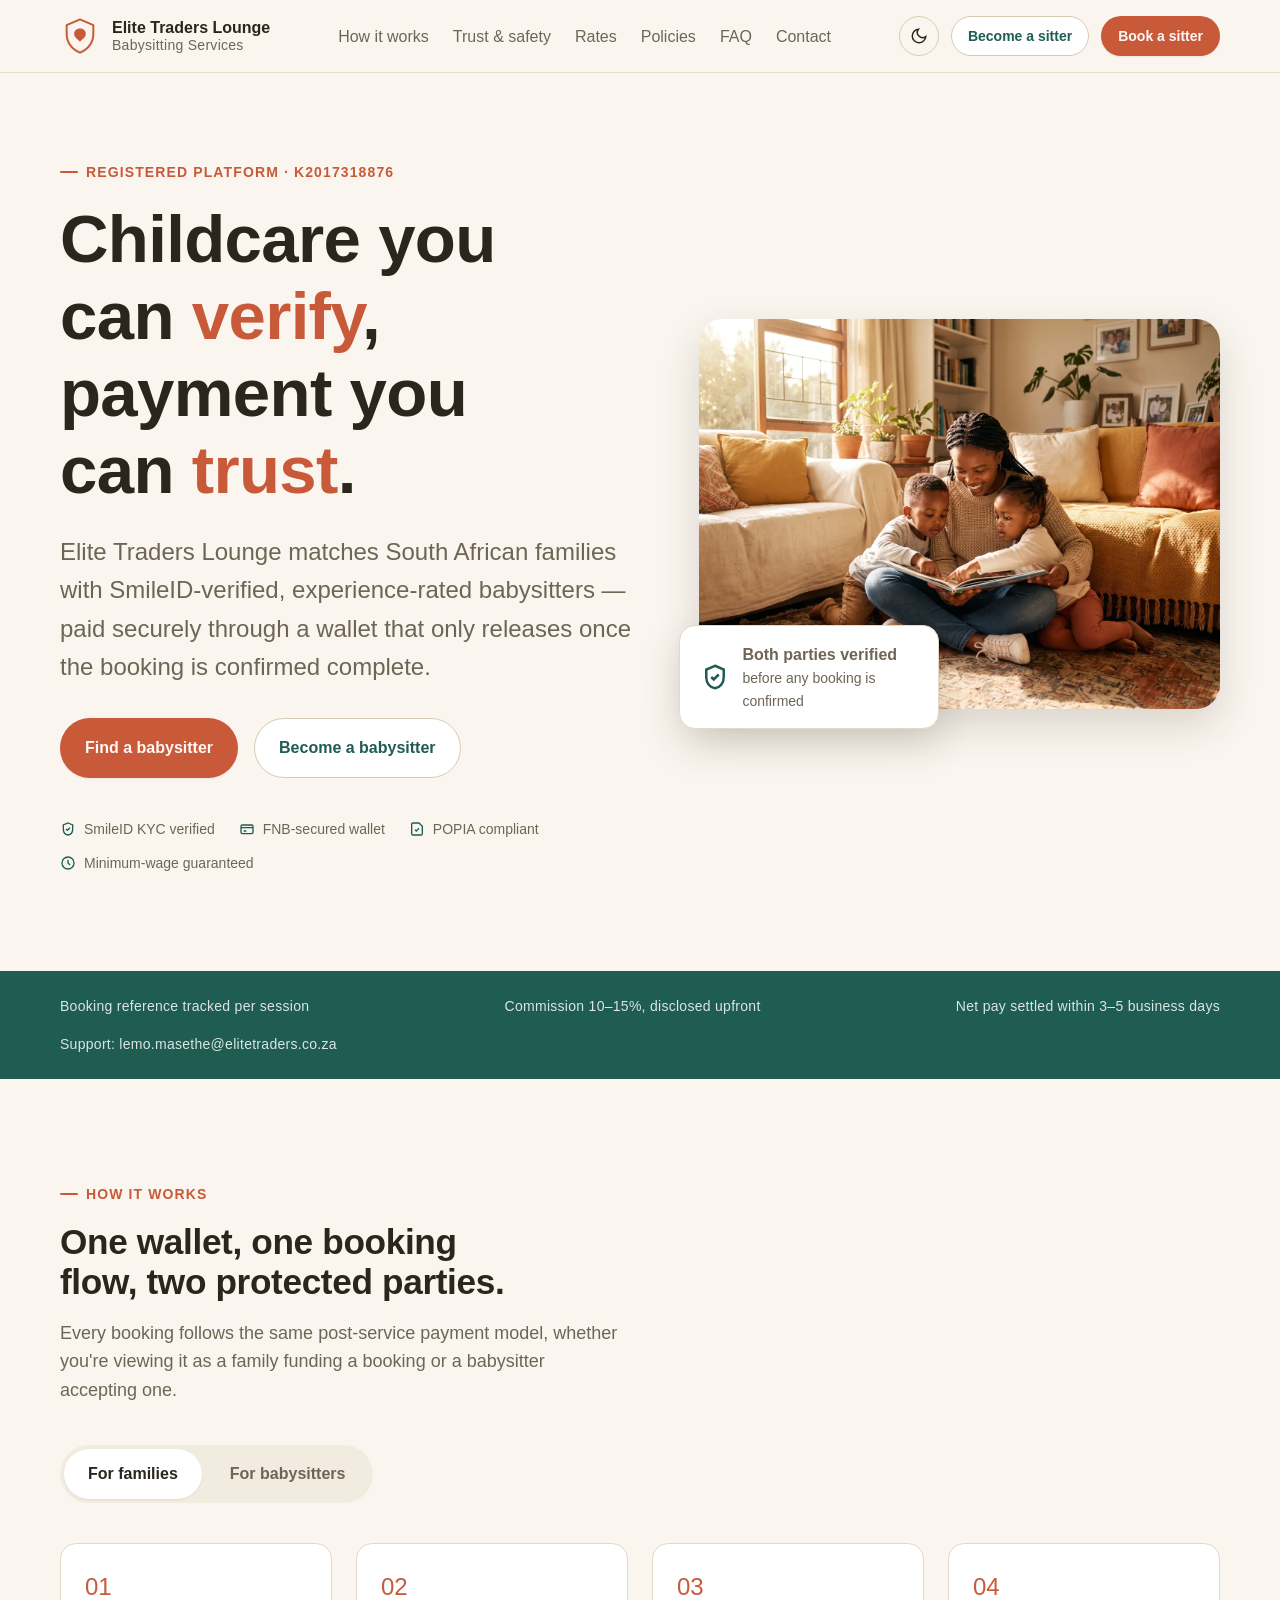
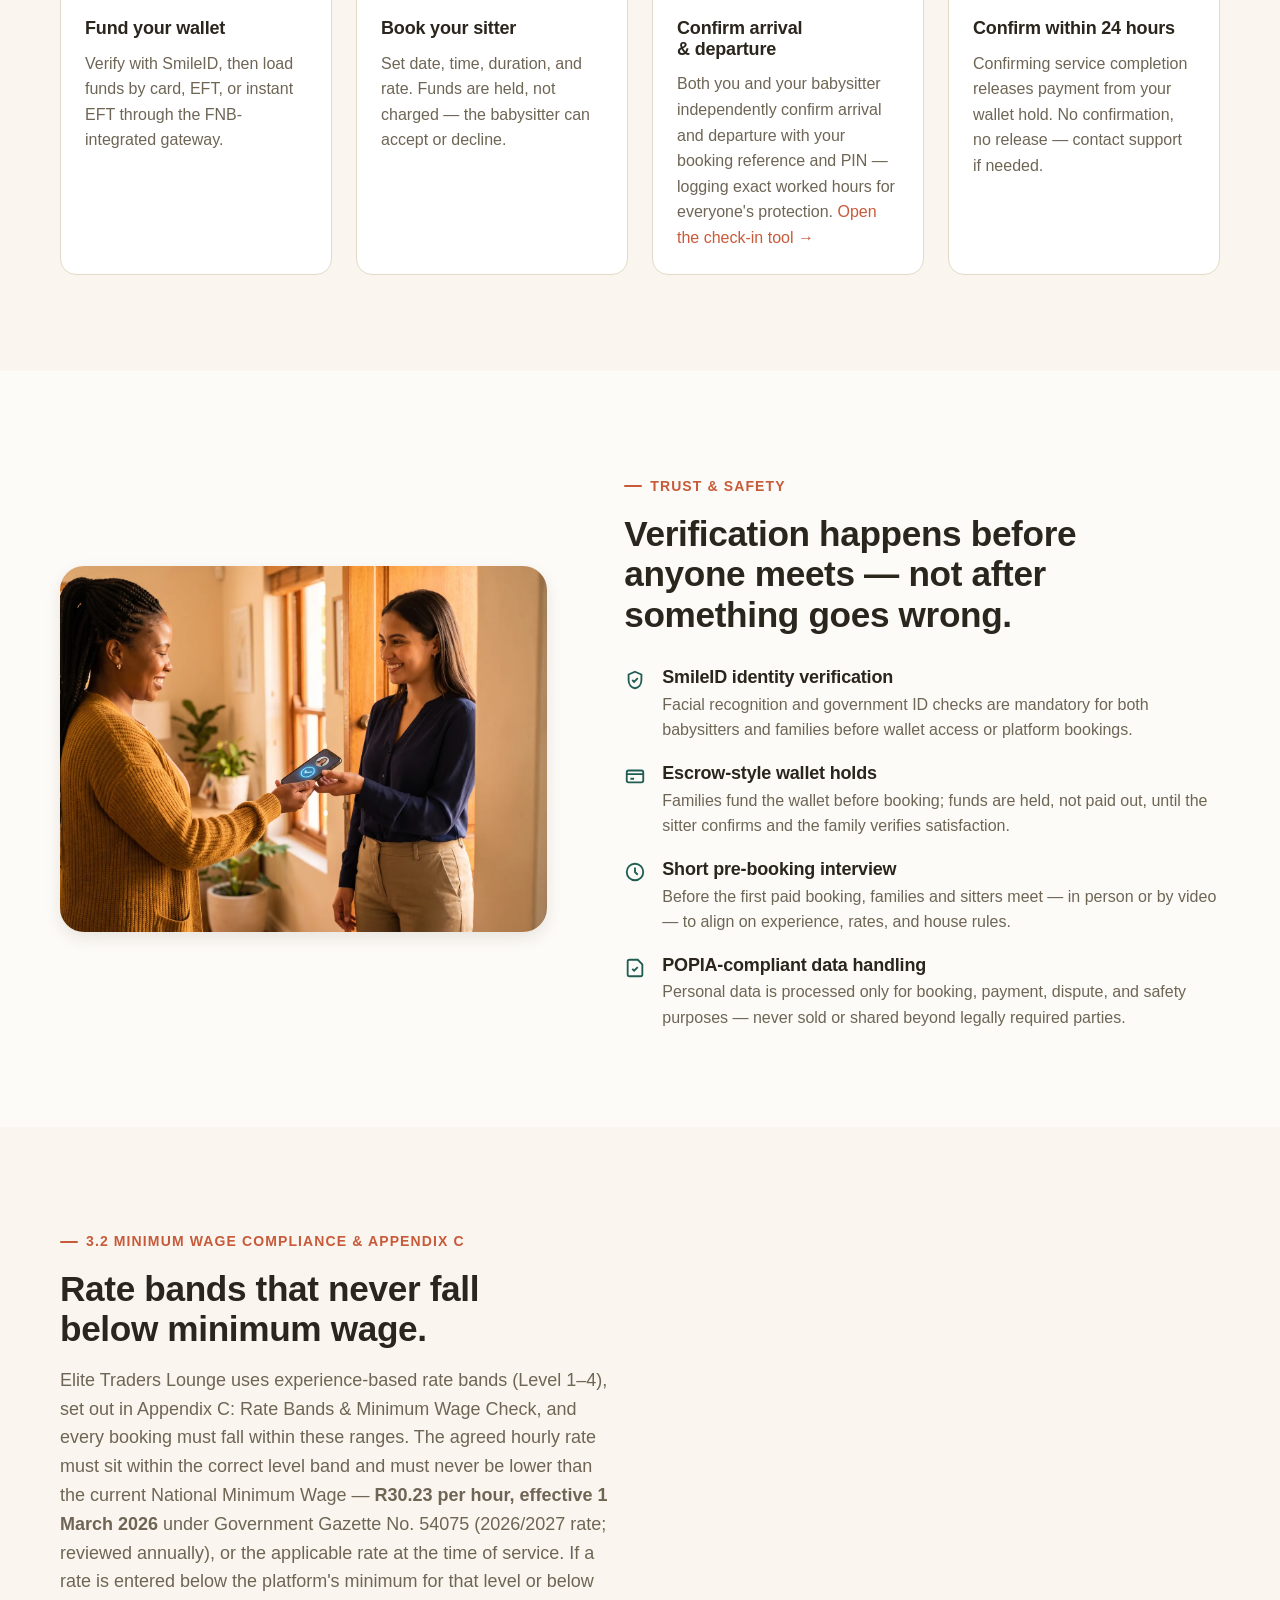
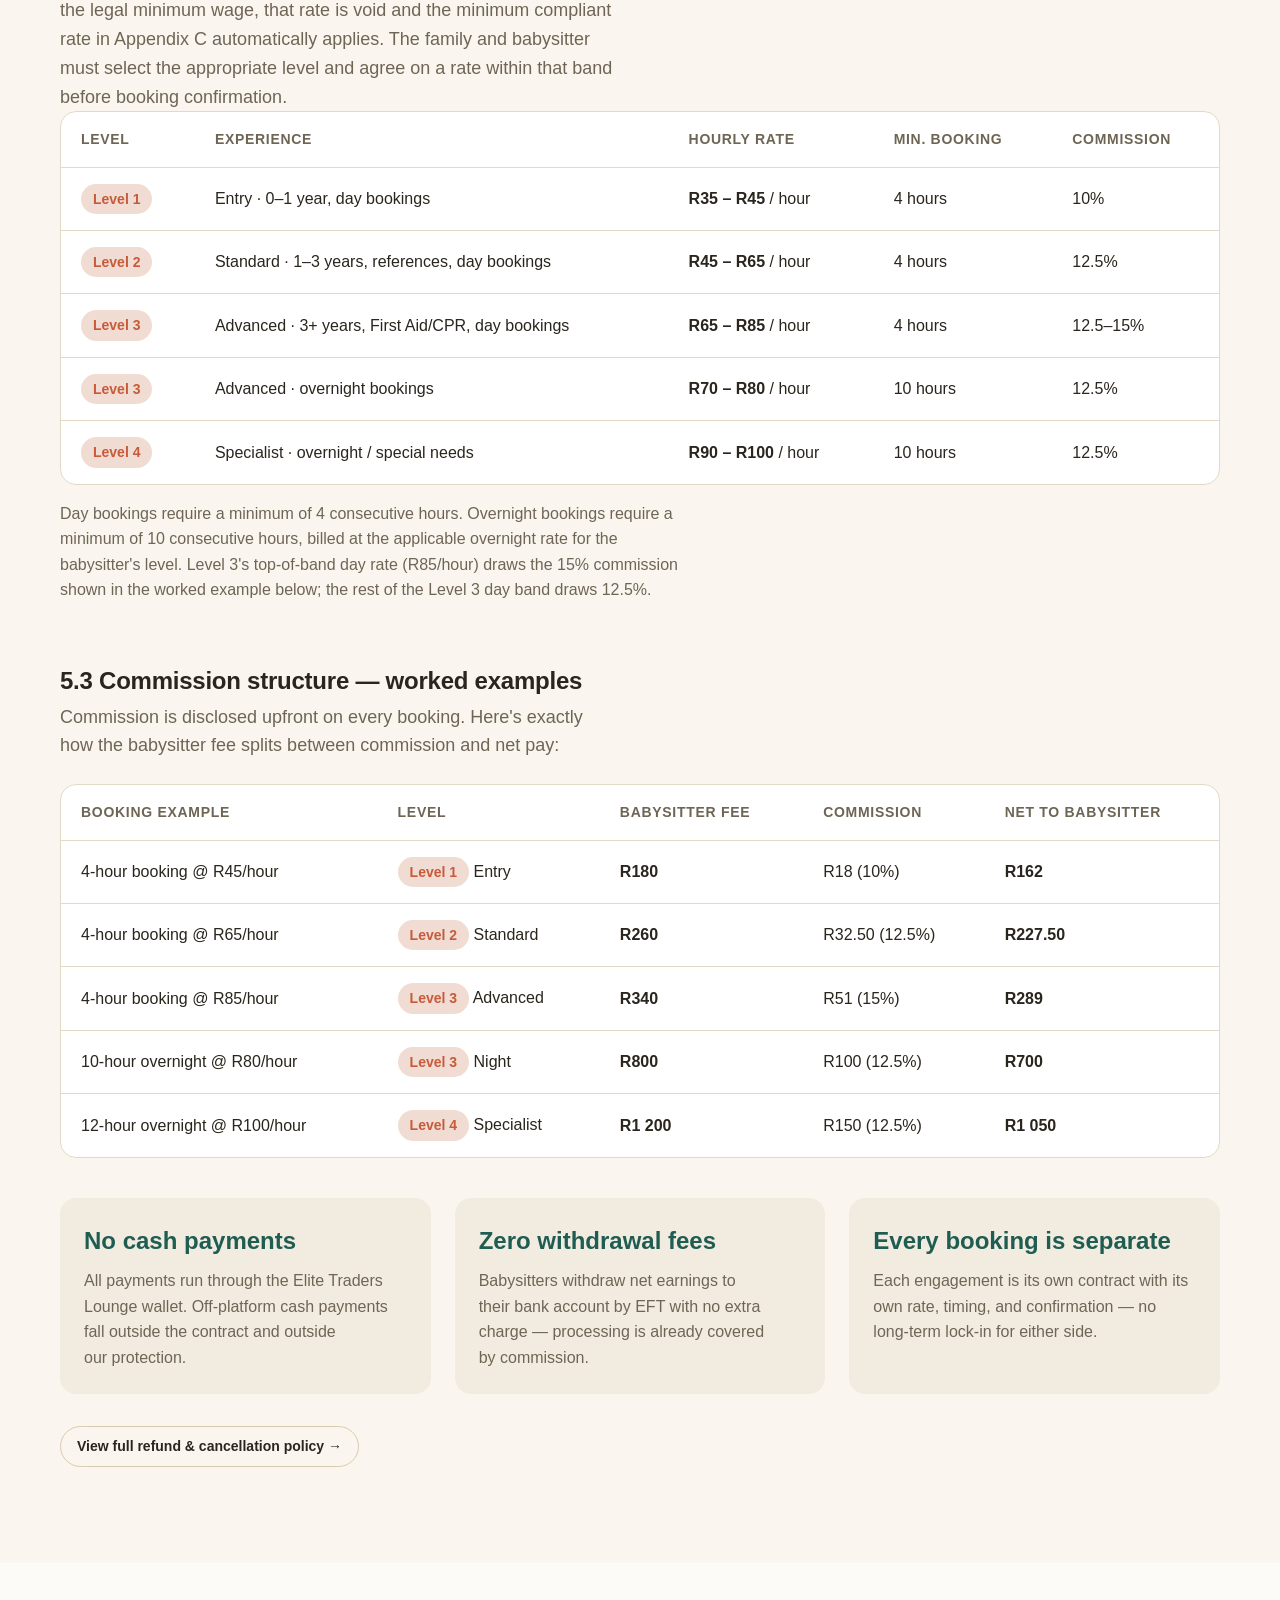
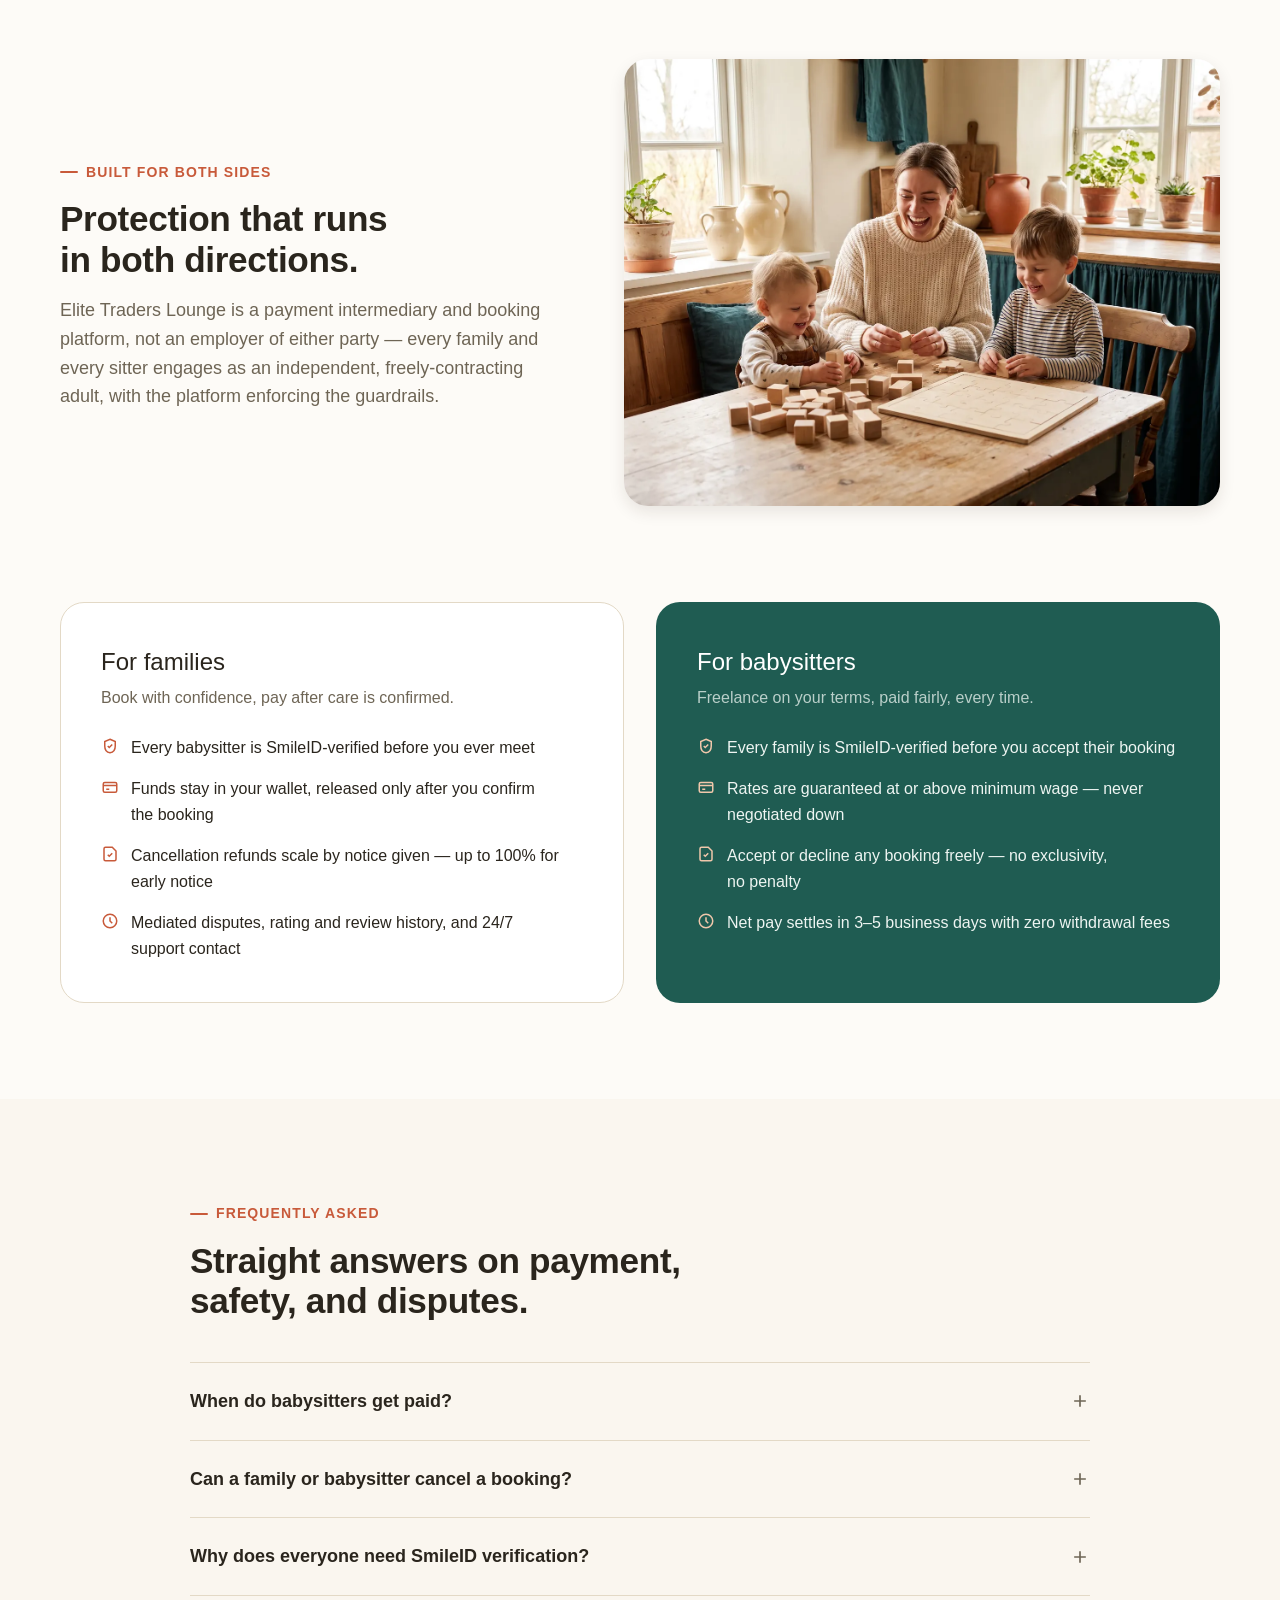
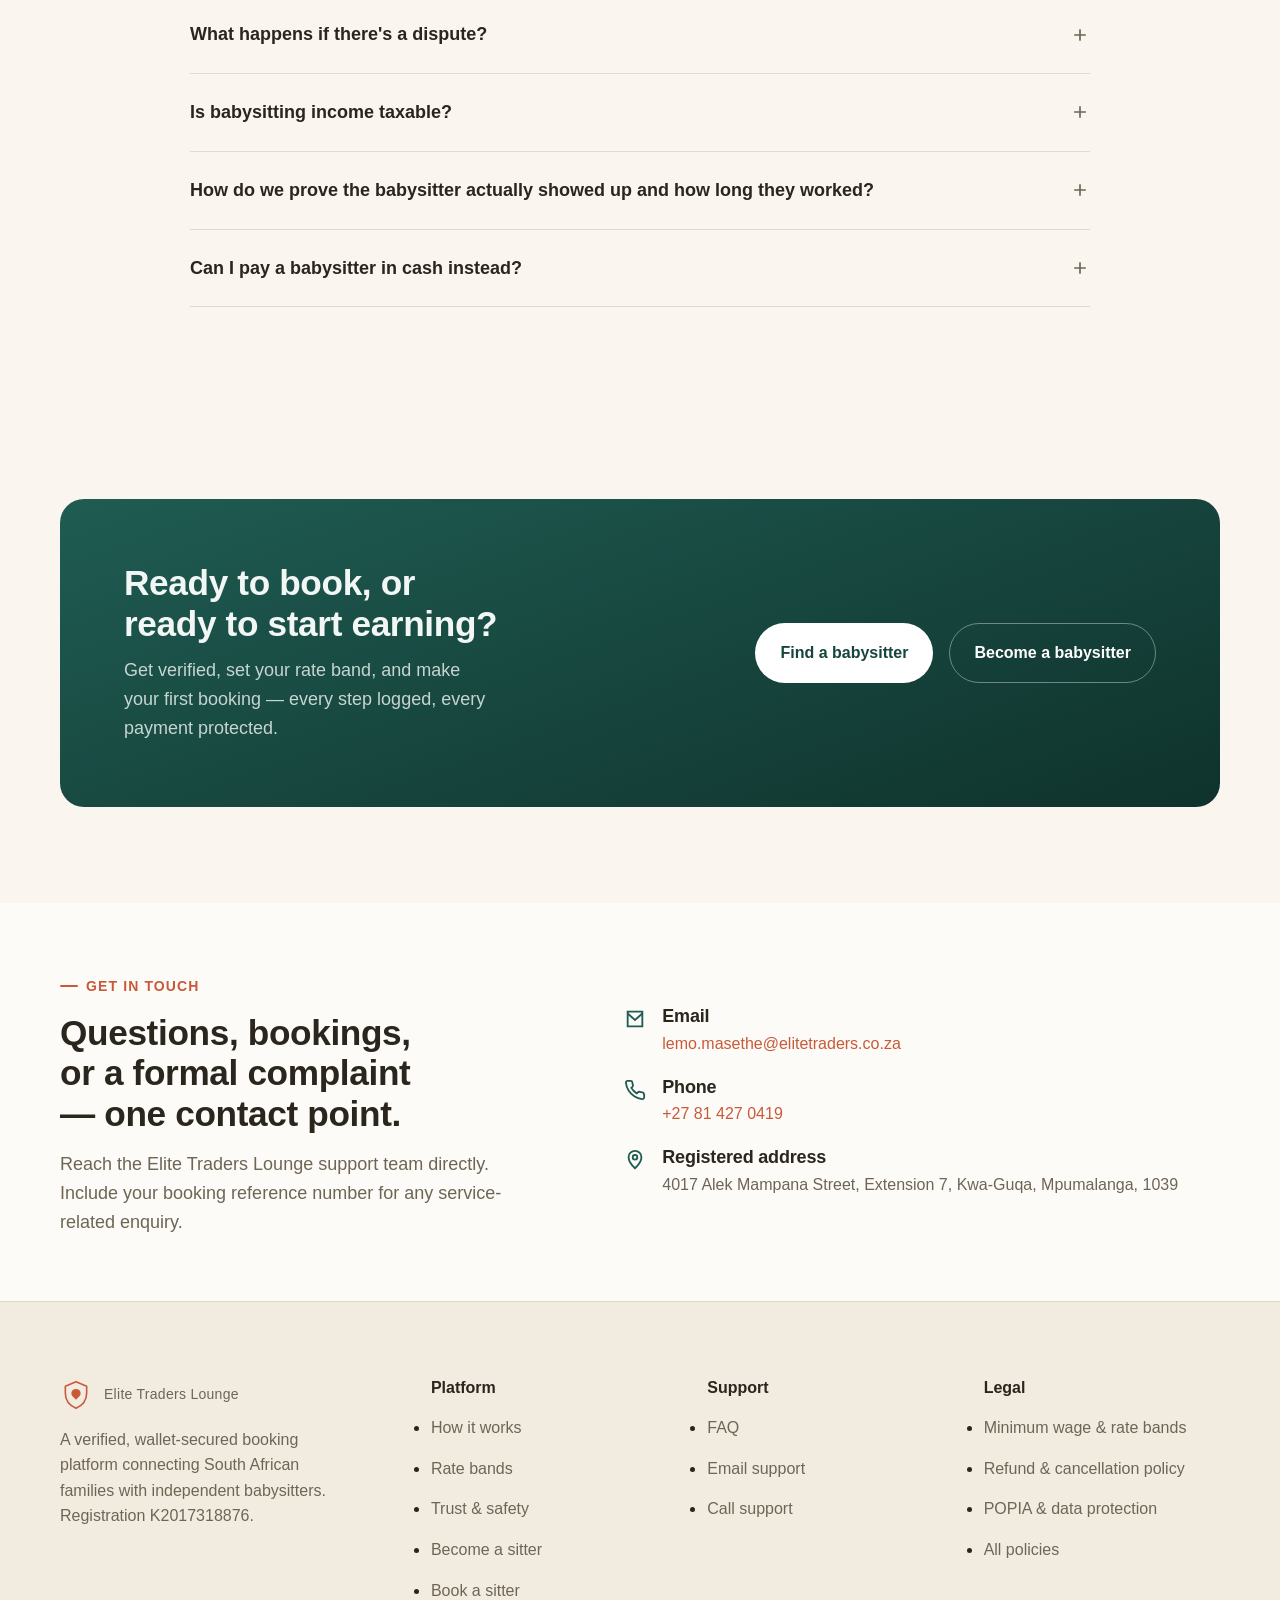
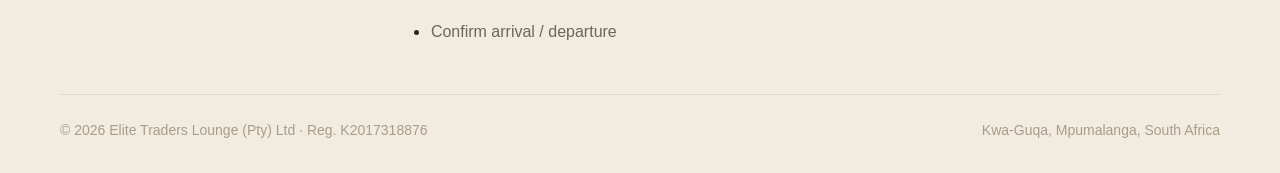
==== commit f7db2807: "Add check-in/check-out confirmation, registration & booking forms, policies page - Full FastAPI + SQ" ====
--- a/index.html
+++ b/index.html
@@ -37,6 +37,7 @@
         <li><a href="#how-it-works">How it works</a></li>
         <li><a href="#trust">Trust &amp; safety</a></li>
         <li><a href="#pricing">Rates</a></li>
+        <li><a href="./policies.html">Policies</a></li>
         <li><a href="#faq">FAQ</a></li>
         <li><a href="#contact">Contact</a></li>
       </ul>
@@ -46,7 +47,8 @@
       <button class="theme-toggle" data-theme-toggle aria-label="Switch to dark mode">
         <svg width="18" height="18" viewBox="0 0 24 24" fill="none" stroke="currentColor" stroke-width="2"><path d="M21 12.79A9 9 0 1 1 11.21 3 7 7 0 0 0 21 12.79z"/></svg>
       </button>
-      <a href="#contact" class="btn btn--primary btn--sm">Book a sitter</a>
+      <a href="./register-sitter.html" class="btn btn--secondary btn--sm">Become a sitter</a>
+      <a href="./book.html" class="btn btn--primary btn--sm">Book a sitter</a>
       <button class="nav-toggle" aria-label="Open menu" aria-expanded="false" data-menu-toggle>
         <svg width="20" height="20" viewBox="0 0 24 24" fill="none" stroke="currentColor" stroke-width="2"><path d="M3 6h18M3 12h18M3 18h18"/></svg>
       </button>
@@ -57,8 +59,12 @@
       <a href="#how-it-works">How it works</a>
       <a href="#trust">Trust &amp; safety</a>
       <a href="#pricing">Rates</a>
+      <a href="./policies.html">Policies</a>
       <a href="#faq">FAQ</a>
       <a href="#contact">Contact</a>
+      <a href="./register-sitter.html">Become a sitter</a>
+      <a href="./book.html">Book a sitter</a>
+      <a href="./checkin.html">Confirm arrival / departure</a>
     </div>
   </div>
 </header>
@@ -74,8 +80,8 @@
           <h1>Childcare you can <em>verify</em>, payment you can <em>trust</em>.</h1>
           <p class="hero__lede">Elite Traders Lounge matches South African families with SmileID-verified, experience-rated babysitters — paid securely through a wallet that only releases once the booking is confirmed complete.</p>
           <div class="hero__ctas">
-            <a href="#contact" class="btn btn--primary">Find a babysitter</a>
-            <a href="#become-a-sitter" class="btn btn--secondary">Become a babysitter</a>
+            <a href="./book.html" class="btn btn--primary">Find a babysitter</a>
+            <a href="./register-sitter.html" class="btn btn--secondary">Become a babysitter</a>
           </div>
           <div class="trust-strip">
             <span class="trust-strip__item">
@@ -150,8 +156,8 @@
         <div class="step is-active" data-panel="family">
           <div class="step-card">
             <span class="step-card__num">03</span>
-            <h3>Care is delivered</h3>
-            <p>Your sitter follows the written care instructions you provide — feeding, naps, medication, emergency contacts.</p>
+            <h3>Confirm arrival &amp; departure</h3>
+            <p>Both you and your babysitter independently confirm arrival and departure with your booking reference and PIN — logging exact worked hours for everyone's protection. <a href="./checkin.html">Open the check-in tool →</a></p>
           </div>
         </div>
         <div class="step is-active" data-panel="family">
@@ -181,8 +187,8 @@
         <div class="step is-active" data-panel="sitter">
           <div class="step-card">
             <span class="step-card__num">03</span>
-            <h3>Provide care, confirm completion</h3>
-            <p>Arrive on time, follow the family's written instructions, then mark the booking complete in the app.</p>
+            <h3>Confirm arrival &amp; departure</h3>
+            <p>Confirm your arrival with the booking reference and PIN, follow the family's written instructions, then confirm departure at the end — your worked hours are logged automatically. <a href="./checkin.html">Open the check-in tool →</a></p>
           </div>
         </div>
         <div class="step is-active" data-panel="sitter">
@@ -244,9 +250,9 @@
   <!-- PRICING / RATE BANDS -->
   <section class="section-pad" id="pricing">
     <div class="container">
-      <span class="eyebrow">Rates &amp; commission</span>
+      <span class="eyebrow">3.2 Minimum wage compliance &amp; Appendix C</span>
       <h2 class="section-title">Rate bands that never fall below minimum wage.</h2>
-      <p class="section-lede">Every booking must sit inside the matching experience level's band, and never below South Africa's national minimum wage (R29.58/hour, 2025 rate — reviewed annually). Rates below the floor are automatically corrected to the compliant minimum.</p>
+      <p class="section-lede">Elite Traders Lounge uses experience-based rate bands (Level 1–4), set out in Appendix C: Rate Bands &amp; Minimum Wage Check, and every booking must fall within these ranges. The agreed hourly rate must sit within the correct level band and must never be lower than the current National Minimum Wage — <strong>R30.23 per hour, effective 1 March 2026</strong> under Government Gazette No. 54075 (2026/2027 rate; reviewed annually), or the applicable rate at the time of service. If a rate is entered below the platform's minimum for that level or below the legal minimum wage, that rate is void and the minimum compliant rate in Appendix C automatically applies. The family and babysitter must select the appropriate level and agree on a rate within that band before booking confirmation.</p>
 
       <p class="rate-table-hint" style="margin-top: var(--space-10);">Swipe left to see rates &amp; commission →</p>
       <div class="rate-table-wrap">
@@ -256,33 +262,99 @@
               <th>Level</th>
               <th>Experience</th>
               <th>Hourly rate</th>
+              <th>Min. booking</th>
               <th>Commission</th>
             </tr>
           </thead>
           <tbody>
             <tr>
               <td><span class="rate-badge">Level 1</span></td>
-              <td>Entry · 0–1 year</td>
+              <td>Entry · 0–1 year, day bookings</td>
               <td><strong>R35 – R45</strong> / hour</td>
+              <td>4 hours</td>
               <td>10%</td>
             </tr>
             <tr>
               <td><span class="rate-badge">Level 2</span></td>
-              <td>Standard · 1–3 years, references</td>
+              <td>Standard · 1–3 years, references, day bookings</td>
               <td><strong>R45 – R65</strong> / hour</td>
+              <td>4 hours</td>
               <td>12.5%</td>
             </tr>
             <tr>
               <td><span class="rate-badge">Level 3</span></td>
-              <td>Advanced · 3+ years, First Aid/CPR</td>
+              <td>Advanced · 3+ years, First Aid/CPR, day bookings</td>
               <td><strong>R65 – R85</strong> / hour</td>
+              <td>4 hours</td>
               <td>12.5–15%</td>
+            </tr>
+            <tr>
+              <td><span class="rate-badge">Level 3</span></td>
+              <td>Advanced · overnight bookings</td>
+              <td><strong>R70 – R80</strong> / hour</td>
+              <td>10 hours</td>
+              <td>12.5%</td>
             </tr>
             <tr>
               <td><span class="rate-badge">Level 4</span></td>
               <td>Specialist · overnight / special needs</td>
-              <td><strong>R700 – R1 350</strong> / night</td>
+              <td><strong>R90 – R100</strong> / hour</td>
+              <td>10 hours</td>
               <td>12.5%</td>
+            </tr>
+          </tbody>
+        </table>
+      </div>
+      <p class="form-section__hint" style="margin-top: var(--space-4);">Day bookings require a minimum of 4 consecutive hours. Overnight bookings require a minimum of 10 consecutive hours, billed at the applicable overnight rate for the babysitter's level. Level 3's top-of-band day rate (R85/hour) draws the 15% commission shown in the worked example below; the rest of the Level 3 day band draws 12.5%.</p>
+
+      <h3 style="margin-top: var(--space-16); font-family: var(--font-display); font-size: var(--text-lg);">5.3 Commission structure — worked examples</h3>
+      <p class="section-lede" style="margin-top: var(--space-2);">Commission is disclosed upfront on every booking. Here's exactly how the babysitter fee splits between commission and net pay:</p>
+      <div class="rate-table-wrap" style="margin-top: var(--space-6);">
+        <table class="rate-table">
+          <thead>
+            <tr>
+              <th>Booking example</th>
+              <th>Level</th>
+              <th>Babysitter fee</th>
+              <th>Commission</th>
+              <th>Net to babysitter</th>
+            </tr>
+          </thead>
+          <tbody>
+            <tr>
+              <td>4-hour booking @ R45/hour</td>
+              <td><span class="rate-badge">Level 1</span> Entry</td>
+              <td><strong>R180</strong></td>
+              <td>R18 (10%)</td>
+              <td><strong>R162</strong></td>
+            </tr>
+            <tr>
+              <td>4-hour booking @ R65/hour</td>
+              <td><span class="rate-badge">Level 2</span> Standard</td>
+              <td><strong>R260</strong></td>
+              <td>R32.50 (12.5%)</td>
+              <td><strong>R227.50</strong></td>
+            </tr>
+            <tr>
+              <td>4-hour booking @ R85/hour</td>
+              <td><span class="rate-badge">Level 3</span> Advanced</td>
+              <td><strong>R340</strong></td>
+              <td>R51 (15%)</td>
+              <td><strong>R289</strong></td>
+            </tr>
+            <tr>
+              <td>10-hour overnight @ R80/hour</td>
+              <td><span class="rate-badge">Level 3</span> Night</td>
+              <td><strong>R800</strong></td>
+              <td>R100 (12.5%)</td>
+              <td><strong>R700</strong></td>
+            </tr>
+            <tr>
+              <td>12-hour overnight @ R100/hour</td>
+              <td><span class="rate-badge">Level 4</span> Specialist</td>
+              <td><strong>R1 200</strong></td>
+              <td>R150 (12.5%)</td>
+              <td><strong>R1 050</strong></td>
             </tr>
           </tbody>
         </table>
@@ -302,6 +374,7 @@
           <p>Each engagement is its own contract with its own rate, timing, and confirmation — no long-term lock-in for either side.</p>
         </div>
       </div>
+      <p style="margin-top: var(--space-8);"><a href="./policies.html#refund-policy" class="btn btn--ghost btn--sm">View full refund &amp; cancellation policy →</a></p>
     </div>
   </section>
 
@@ -395,7 +468,7 @@
             <svg viewBox="0 0 24 24" fill="none" stroke="currentColor" stroke-width="2"><path d="M12 5v14M5 12h14"/></svg>
           </button>
           <div class="faq-item__a">
-            <p>Yes. Cancellations 48+ hours before the booking are fully refunded with no charge. Cancelling closer to the start time carries a partial compensation or forfeiture, scaling with how little notice was given — full details are in the booking contract's cancellation table.</p>
+            <p>Yes. Family cancellations 48+ hours before the booking get a 100% refund; 24–48 hours' notice refunds 50%; under 24 hours refunds 25%; a family no-show forfeits the full amount to the babysitter. Babysitter cancellations follow the mirrored scale in Section 6.2. See the <a href="./policies.html#refund-policy">full refund &amp; cancellation policy</a> for every tier.</p>
           </div>
         </div>
         <div class="faq-item" data-open="false">
@@ -427,6 +500,15 @@
         </div>
         <div class="faq-item" data-open="false">
           <button class="faq-item__q" aria-expanded="false">
+            How do we prove the babysitter actually showed up and how long they worked?
+            <svg viewBox="0 0 24 24" fill="none" stroke="currentColor" stroke-width="2"><path d="M12 5v14M5 12h14"/></svg>
+          </button>
+          <div class="faq-item__a">
+            <p>Every booking gets a reference number and PIN. On arrival, both the babysitter and the parent/guardian independently confirm using the <a href="./checkin.html">check-in tool</a>; the session officially starts once both confirmations are in. The same dual confirmation happens at departure, and the worked hours are calculated automatically — protecting the babysitter's pay, the family's booking, and giving Elite Traders Lounge a clear record for any dispute.</p>
+          </div>
+        </div>
+        <div class="faq-item" data-open="false">
+          <button class="faq-item__q" aria-expanded="false">
             Can I pay a babysitter in cash instead?
             <svg viewBox="0 0 24 24" fill="none" stroke="currentColor" stroke-width="2"><path d="M12 5v14M5 12h14"/></svg>
           </button>
@@ -447,8 +529,8 @@
           <p>Get verified, set your rate band, and make your first booking — every step logged, every payment protected.</p>
         </div>
         <div class="cta-banner__actions">
-          <a href="#contact" class="btn btn--secondary">Find a babysitter</a>
-          <a href="#contact" class="btn btn--ghost">Become a babysitter</a>
+          <a href="./book.html" class="btn btn--secondary">Find a babysitter</a>
+          <a href="./register-sitter.html" class="btn btn--ghost">Become a babysitter</a>
         </div>
       </div>
     </div>
@@ -511,6 +593,9 @@
           <li><a href="#how-it-works">How it works</a></li>
           <li><a href="#pricing">Rate bands</a></li>
           <li><a href="#trust">Trust &amp; safety</a></li>
+          <li><a href="./register-sitter.html">Become a sitter</a></li>
+          <li><a href="./book.html">Book a sitter</a></li>
+          <li><a href="./checkin.html">Confirm arrival / departure</a></li>
         </ul>
       </div>
       <div>
@@ -524,9 +609,10 @@
       <div>
         <h4>Legal</h4>
         <ul>
-          <li><span>POPIA compliant</span></li>
-          <li><span>Minimum wage enforced</span></li>
-          <li><span>Independent contractor model</span></li>
+          <li><a href="./policies.html#minimum-wage">Minimum wage &amp; rate bands</a></li>
+          <li><a href="./policies.html#refund-policy">Refund &amp; cancellation policy</a></li>
+          <li><a href="./policies.html#popia">POPIA &amp; data protection</a></li>
+          <li><a href="./policies.html">All policies</a></li>
         </ul>
       </div>
     </div>
--- a/style.css
+++ b/style.css
@@ -403,7 +403,8 @@
   .nav-toggle {
     display: flex;
   }
-  .header__actions .btn--primary.btn--sm {
+  .header__actions .btn--primary.btn--sm,
+  .header__actions .btn--secondary.btn--sm {
     display: none;
   }
 }
@@ -423,9 +424,14 @@
   gap: var(--space-1);
   padding: var(--space-4) 0 var(--space-6);
   border-top: 1px solid var(--color-divider);
+  background: var(--color-bg);
 }
 .mobile-menu.is-open {
   display: flex;
+}
+.header:has(.mobile-menu.is-open) {
+  background: var(--color-bg);
+  backdrop-filter: none;
 }
 .mobile-menu a {
   padding: var(--space-3) var(--space-2);
@@ -1090,3 +1096,515 @@
     width: 100%;
   }
 }
+
+/* ============================================================
+   Sub-page header (Register / Book / Check-in / Policies)
+   ============================================================ */
+
+.page-hero {
+  padding: clamp(var(--space-16), 10vw, var(--space-24)) 0 clamp(var(--space-10), 6vw, var(--space-16));
+  background: var(--color-surface-2);
+  border-bottom: 1px solid var(--color-divider);
+}
+
+.breadcrumb {
+  display: flex;
+  align-items: center;
+  gap: var(--space-2);
+  font-size: var(--text-sm);
+  color: var(--color-text-muted);
+  margin-bottom: var(--space-6);
+}
+.breadcrumb a {
+  color: var(--color-text-muted);
+  text-decoration: none;
+}
+.breadcrumb a:hover {
+  color: var(--color-primary);
+}
+
+.page-hero h1 {
+  font-family: var(--font-display);
+  font-size: var(--text-2xl);
+  font-weight: 600;
+  max-width: 22ch;
+  margin-bottom: var(--space-4);
+}
+.page-hero p {
+  color: var(--color-text-muted);
+  font-size: var(--text-lg);
+  max-width: 62ch;
+}
+
+/* ============================================================
+   Forms
+   ============================================================ */
+
+.form-shell {
+  background: var(--color-surface);
+  border: 1px solid var(--color-divider);
+  border-radius: var(--radius-xl);
+  padding: clamp(var(--space-6), 4vw, var(--space-10));
+  box-shadow: var(--shadow-sm);
+}
+
+.form-section + .form-section {
+  margin-top: var(--space-10);
+  padding-top: var(--space-10);
+  border-top: 1px solid var(--color-divider);
+}
+
+.form-section__title {
+  font-family: var(--font-display);
+  font-size: var(--text-lg);
+  font-weight: 600;
+  margin-bottom: var(--space-1);
+}
+.form-section__hint {
+  color: var(--color-text-muted);
+  font-size: var(--text-sm);
+  margin-bottom: var(--space-6);
+}
+
+.field-grid {
+  display: grid;
+  grid-template-columns: 1fr 1fr;
+  gap: var(--space-5);
+}
+.field-grid--3 {
+  grid-template-columns: 1fr 1fr 1fr;
+}
+@media (max-width: 640px) {
+  .field-grid,
+  .field-grid--3 {
+    grid-template-columns: 1fr;
+  }
+}
+
+.field {
+  display: flex;
+  flex-direction: column;
+  gap: var(--space-2);
+  margin-bottom: var(--space-5);
+}
+.field:last-child {
+  margin-bottom: 0;
+}
+.field label {
+  font-size: var(--text-sm);
+  font-weight: 600;
+  color: var(--color-text);
+}
+.field .field__hint {
+  font-size: var(--text-xs);
+  color: var(--color-text-muted);
+  font-weight: 400;
+}
+.field input[type='text'],
+.field input[type='email'],
+.field input[type='tel'],
+.field input[type='date'],
+.field input[type='time'],
+.field input[type='number'],
+.field textarea,
+.field select {
+  width: 100%;
+  padding: var(--space-3) var(--space-4);
+  border: 1px solid var(--color-border);
+  border-radius: var(--radius-md);
+  background: var(--color-surface);
+  color: var(--color-text);
+  font-size: var(--text-base);
+}
+.field input:focus,
+.field textarea:focus,
+.field select:focus {
+  border-color: var(--color-secondary);
+  outline: 2px solid oklch(from var(--color-secondary) l c h / 0.25);
+  outline-offset: 1px;
+}
+.field textarea {
+  min-height: 6rem;
+  resize: vertical;
+}
+.field select {
+  appearance: none;
+  background-image: url("data:image/svg+xml,%3Csvg xmlns='http://www.w3.org/2000/svg' width='16' height='16' viewBox='0 0 24 24' fill='none' stroke='%236e6555' stroke-width='2'%3E%3Cpath d='M6 9l6 6 6-6'/%3E%3C/svg%3E");
+  background-repeat: no-repeat;
+  background-position: right var(--space-3) center;
+  padding-right: var(--space-8);
+}
+
+.radio-cards {
+  display: grid;
+  grid-template-columns: repeat(4, 1fr);
+  gap: var(--space-3);
+}
+@media (max-width: 700px) {
+  .radio-cards {
+    grid-template-columns: repeat(2, 1fr);
+  }
+}
+.radio-card {
+  position: relative;
+  border: 1px solid var(--color-border);
+  border-radius: var(--radius-md);
+  padding: var(--space-4);
+  cursor: pointer;
+  transition: border-color var(--transition-interactive), background var(--transition-interactive);
+}
+.radio-card input {
+  position: absolute;
+  opacity: 0;
+  inset: 0;
+  cursor: pointer;
+}
+.radio-card strong {
+  display: block;
+  font-size: var(--text-sm);
+  margin-bottom: var(--space-1);
+}
+.radio-card span {
+  font-size: var(--text-xs);
+  color: var(--color-text-muted);
+}
+.radio-card:has(input:checked) {
+  border-color: var(--color-secondary);
+  background: var(--color-secondary-highlight);
+}
+.radio-card:has(input:focus-visible) {
+  outline: 2px solid var(--color-secondary);
+  outline-offset: 2px;
+}
+
+.checkbox-field {
+  display: flex;
+  align-items: flex-start;
+  gap: var(--space-3);
+}
+.checkbox-field input {
+  margin-top: 0.2em;
+  width: 1.1em;
+  height: 1.1em;
+  accent-color: var(--color-secondary);
+  flex-shrink: 0;
+}
+.checkbox-field label {
+  font-size: var(--text-sm);
+  font-weight: 400;
+  color: var(--color-text-muted);
+}
+.checkbox-field a {
+  color: var(--color-secondary);
+}
+
+.form-actions {
+  margin-top: var(--space-8);
+  display: flex;
+  align-items: center;
+  gap: var(--space-4);
+  flex-wrap: wrap;
+}
+
+.quote-box {
+  margin-top: var(--space-6);
+  padding: var(--space-5);
+  border-radius: var(--radius-md);
+  background: var(--color-surface-offset);
+  border: 1px solid var(--color-divider);
+}
+.quote-box__row {
+  display: flex;
+  justify-content: space-between;
+  font-size: var(--text-sm);
+  padding: var(--space-1) 0;
+}
+.quote-box__row strong {
+  font-variant-numeric: tabular-nums;
+}
+.quote-box__row.total {
+  border-top: 1px solid var(--color-divider);
+  margin-top: var(--space-2);
+  padding-top: var(--space-3);
+  font-size: var(--text-base);
+  font-weight: 600;
+}
+.quote-box__note {
+  margin-top: var(--space-3);
+  font-size: var(--text-xs);
+  color: var(--color-warning);
+}
+
+/* ---------- Alerts / status ---------- */
+.alert {
+  display: flex;
+  gap: var(--space-3);
+  align-items: flex-start;
+  padding: var(--space-4) var(--space-5);
+  border-radius: var(--radius-md);
+  font-size: var(--text-sm);
+  margin-top: var(--space-6);
+}
+.alert svg {
+  flex-shrink: 0;
+  width: 20px;
+  height: 20px;
+  margin-top: 0.1em;
+}
+.alert--success {
+  background: var(--color-success-highlight);
+  color: var(--color-success);
+}
+.alert--error {
+  background: var(--color-error-highlight);
+  color: var(--color-error);
+}
+.alert--info {
+  background: var(--color-secondary-highlight);
+  color: var(--color-secondary);
+}
+[data-theme='dark'] .alert--success,
+[data-theme='dark'] .alert--error,
+[data-theme='dark'] .alert--info {
+  color: var(--color-text);
+}
+.alert[hidden] {
+  display: none;
+}
+
+.booking-ref-box {
+  display: flex;
+  flex-wrap: wrap;
+  gap: var(--space-6);
+  margin-top: var(--space-4);
+}
+.booking-ref-box__item {
+  background: var(--color-surface);
+  border: 1px dashed var(--color-secondary);
+  border-radius: var(--radius-md);
+  padding: var(--space-4) var(--space-6);
+  text-align: center;
+}
+.booking-ref-box__item span {
+  display: block;
+  font-size: var(--text-xs);
+  text-transform: uppercase;
+  letter-spacing: 0.06em;
+  color: var(--color-text-muted);
+  margin-bottom: var(--space-1);
+}
+.booking-ref-box__item strong {
+  font-family: var(--font-display);
+  font-size: var(--text-xl);
+  letter-spacing: 0.04em;
+  font-variant-numeric: tabular-nums;
+  color: var(--color-secondary);
+}
+
+/* ============================================================
+   Check-in / Check-out tool
+   ============================================================ */
+
+.checkin-grid {
+  display: grid;
+  grid-template-columns: 1fr 1fr;
+  gap: var(--space-8);
+  align-items: start;
+}
+@media (max-width: 860px) {
+  .checkin-grid {
+    grid-template-columns: 1fr;
+  }
+}
+
+.role-toggle {
+  display: grid;
+  grid-template-columns: 1fr 1fr;
+  gap: var(--space-2);
+  background: var(--color-surface-offset);
+  border-radius: var(--radius-md);
+  padding: var(--space-1);
+  margin-bottom: var(--space-6);
+}
+.role-toggle button {
+  padding: var(--space-3);
+  border-radius: var(--radius-sm);
+  font-size: var(--text-sm);
+  font-weight: 600;
+  color: var(--color-text-muted);
+}
+.role-toggle button[aria-pressed='true'] {
+  background: var(--color-surface);
+  color: var(--color-secondary);
+  box-shadow: var(--shadow-sm);
+}
+
+.action-toggle {
+  display: grid;
+  grid-template-columns: 1fr 1fr;
+  gap: var(--space-3);
+  margin-bottom: var(--space-6);
+}
+.action-toggle label {
+  border: 1px solid var(--color-border);
+  border-radius: var(--radius-md);
+  padding: var(--space-4);
+  text-align: center;
+  font-weight: 600;
+  cursor: pointer;
+  position: relative;
+}
+.action-toggle input {
+  position: absolute;
+  opacity: 0;
+  inset: 0;
+  cursor: pointer;
+}
+.action-toggle label:has(input:checked) {
+  border-color: var(--color-primary);
+  background: var(--color-primary-highlight);
+  color: var(--color-primary-hover);
+}
+
+.status-card {
+  background: var(--color-surface);
+  border: 1px solid var(--color-divider);
+  border-radius: var(--radius-lg);
+  padding: var(--space-6);
+}
+.status-card h3 {
+  font-family: var(--font-display);
+  font-size: var(--text-base);
+  margin-bottom: var(--space-4);
+}
+.status-row {
+  display: flex;
+  align-items: center;
+  justify-content: space-between;
+  gap: var(--space-3);
+  padding: var(--space-3) 0;
+  border-bottom: 1px solid var(--color-divider);
+  font-size: var(--text-sm);
+}
+.status-row:last-child {
+  border-bottom: none;
+}
+.status-pill {
+  display: inline-flex;
+  align-items: center;
+  gap: var(--space-1);
+  font-size: var(--text-xs);
+  font-weight: 600;
+  padding: var(--space-1) var(--space-3);
+  border-radius: var(--radius-full);
+}
+.status-pill--pending {
+  background: var(--color-warning-highlight);
+  color: var(--color-warning);
+}
+.status-pill--done {
+  background: var(--color-success-highlight);
+  color: var(--color-success);
+}
+[data-theme='dark'] .status-pill--pending,
+[data-theme='dark'] .status-pill--done {
+  color: var(--color-text);
+}
+.status-timestamp {
+  font-size: var(--text-xs);
+  color: var(--color-text-faint);
+  font-variant-numeric: tabular-nums;
+}
+.worked-hours-banner {
+  margin-top: var(--space-6);
+  text-align: center;
+  padding: var(--space-6);
+  border-radius: var(--radius-md);
+  background: var(--color-secondary);
+  color: #fff;
+}
+.worked-hours-banner strong {
+  display: block;
+  font-family: var(--font-display);
+  font-size: var(--text-xl);
+}
+[data-theme='dark'] .worked-hours-banner {
+  color: var(--color-text-inverse);
+}
+
+/* ============================================================
+   Policy tables & TOC (policies page)
+   ============================================================ */
+
+.policy-toc {
+  display: flex;
+  flex-wrap: wrap;
+  gap: var(--space-2);
+  margin-bottom: var(--space-10);
+}
+.policy-toc a {
+  font-size: var(--text-xs);
+  padding: var(--space-2) var(--space-4);
+  border-radius: var(--radius-full);
+  background: var(--color-surface-offset);
+  color: var(--color-text-muted);
+  text-decoration: none;
+}
+.policy-toc a:hover {
+  background: var(--color-secondary-highlight);
+  color: var(--color-secondary);
+}
+
+.policy-section {
+  padding: var(--space-10) 0;
+  border-bottom: 1px solid var(--color-divider);
+}
+.policy-section:last-child {
+  border-bottom: none;
+}
+.policy-section h2 {
+  font-family: var(--font-display);
+  font-size: var(--text-xl);
+  margin-bottom: var(--space-2);
+}
+.policy-section h3 {
+  font-family: var(--font-display);
+  font-size: var(--text-base);
+  margin: var(--space-6) 0 var(--space-3);
+}
+.policy-section p,
+.policy-section li {
+  color: var(--color-text-muted);
+  font-size: var(--text-base);
+  margin-bottom: var(--space-3);
+}
+.policy-section ul {
+  padding-left: var(--space-5);
+  list-style: disc;
+}
+.policy-section ul li {
+  margin-bottom: var(--space-2);
+}
+.policy-section .rate-table-wrap {
+  margin-top: var(--space-4);
+}
+.policy-callout {
+  background: var(--color-surface-offset);
+  border-left: 3px solid var(--color-secondary);
+  border-radius: var(--radius-sm);
+  padding: var(--space-4) var(--space-5);
+  margin: var(--space-4) 0;
+  font-size: var(--text-sm);
+}
+.policy-callout strong {
+  color: var(--color-secondary);
+}
+
+@media (max-width: 640px) {
+  .booking-ref-box {
+    flex-direction: column;
+  }
+  .radio-cards {
+    grid-template-columns: 1fr 1fr;
+  }
+}
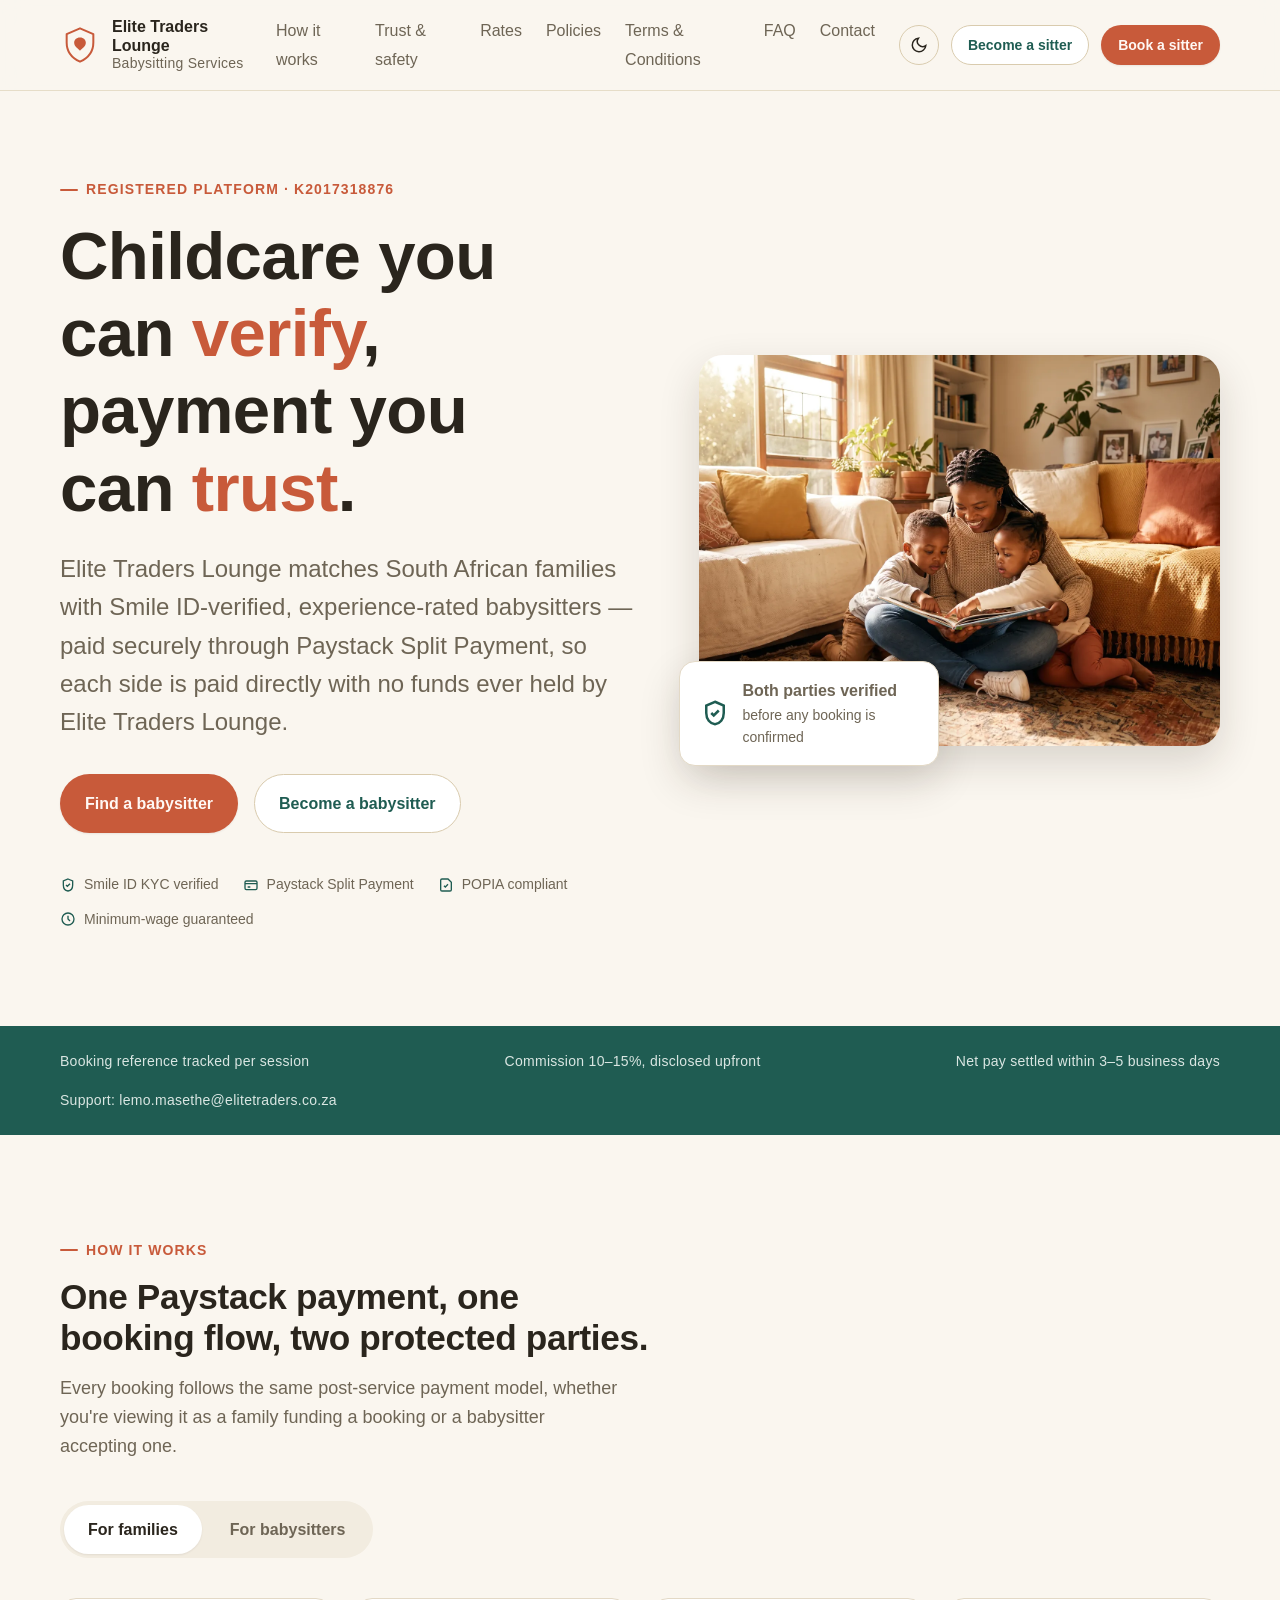
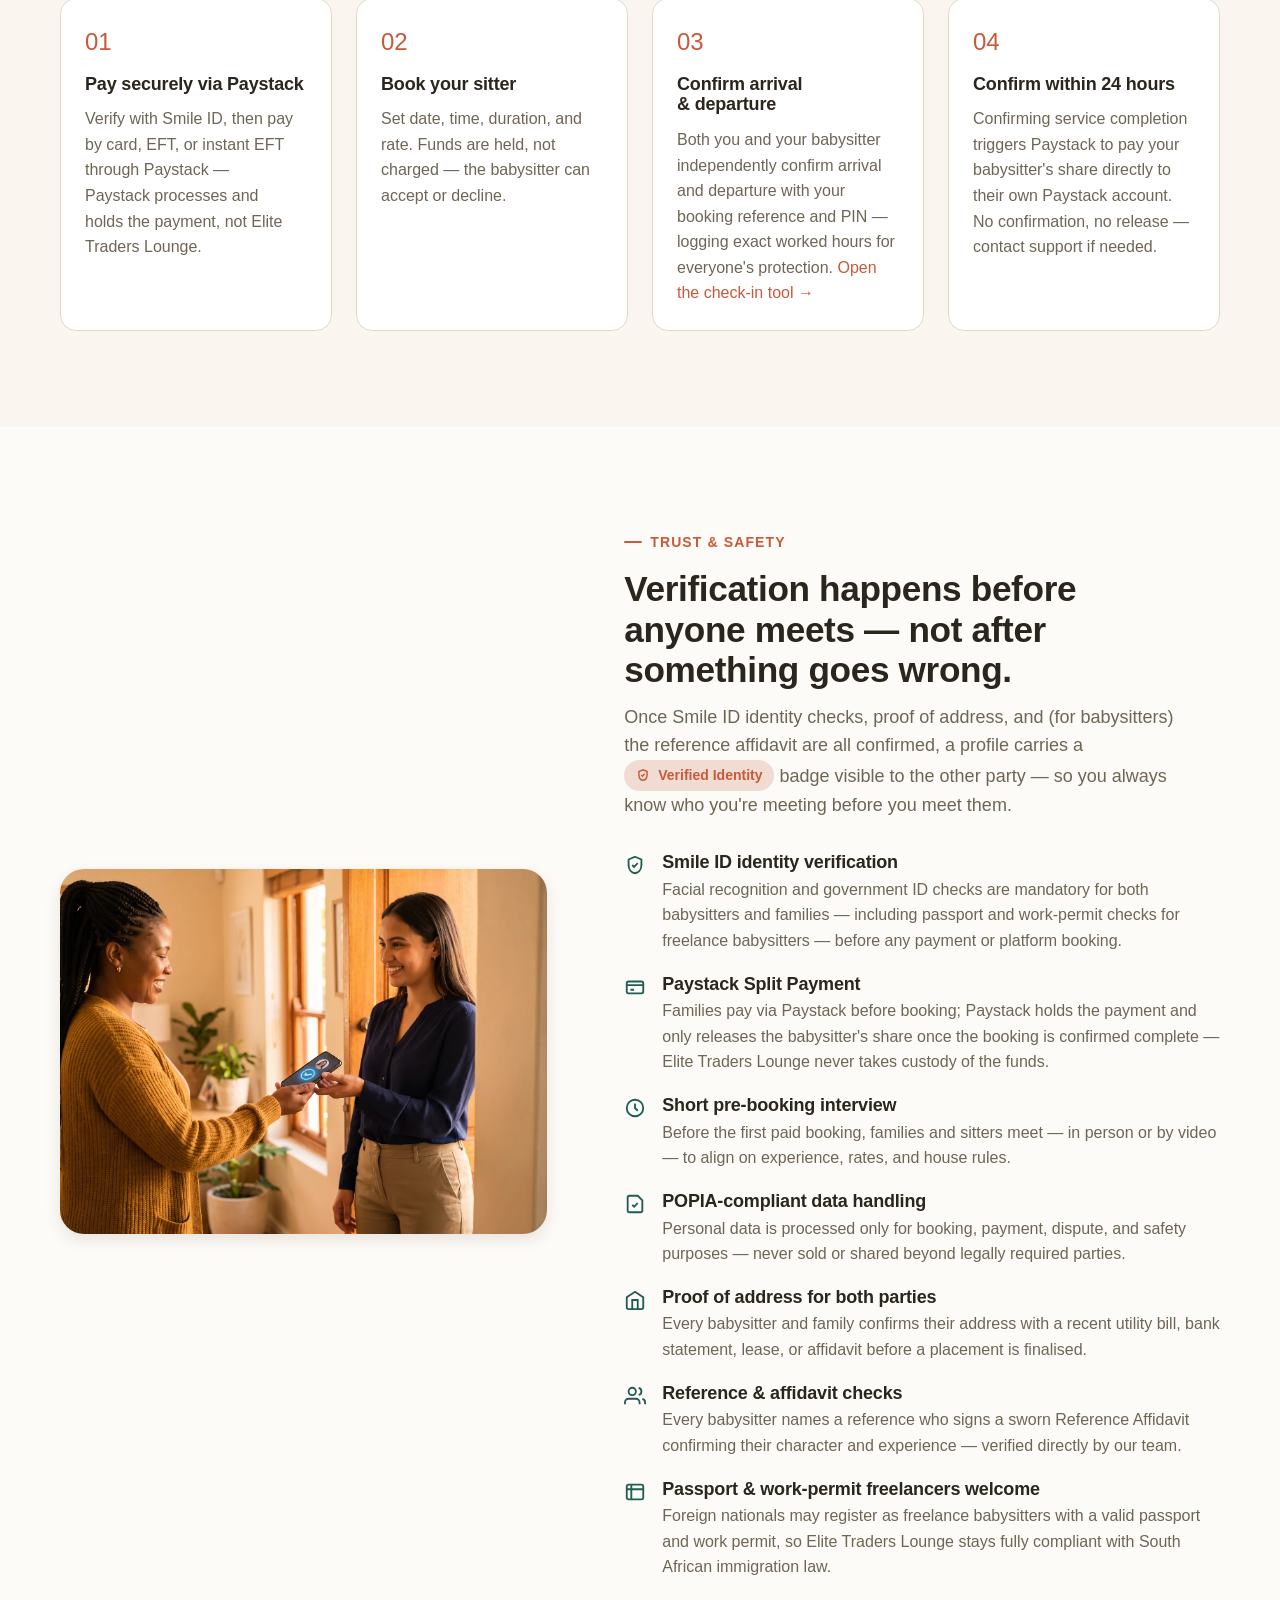
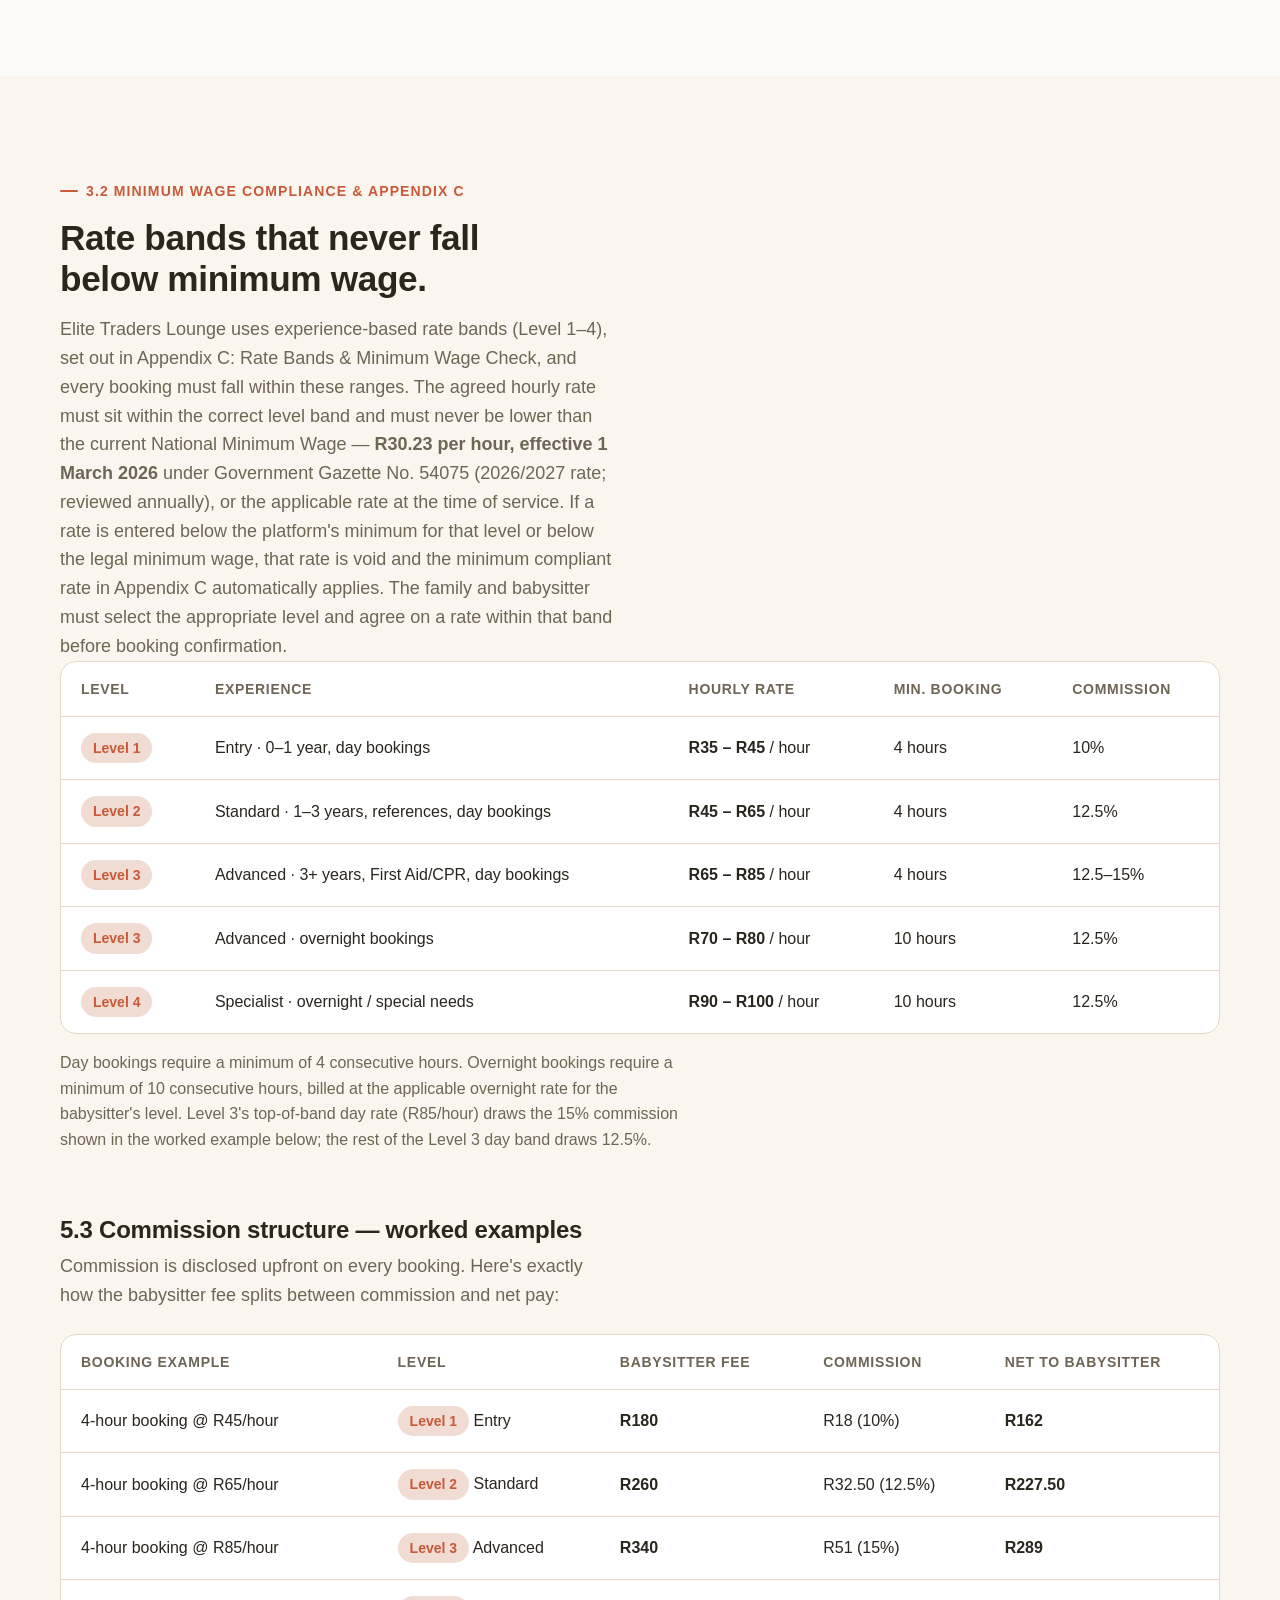
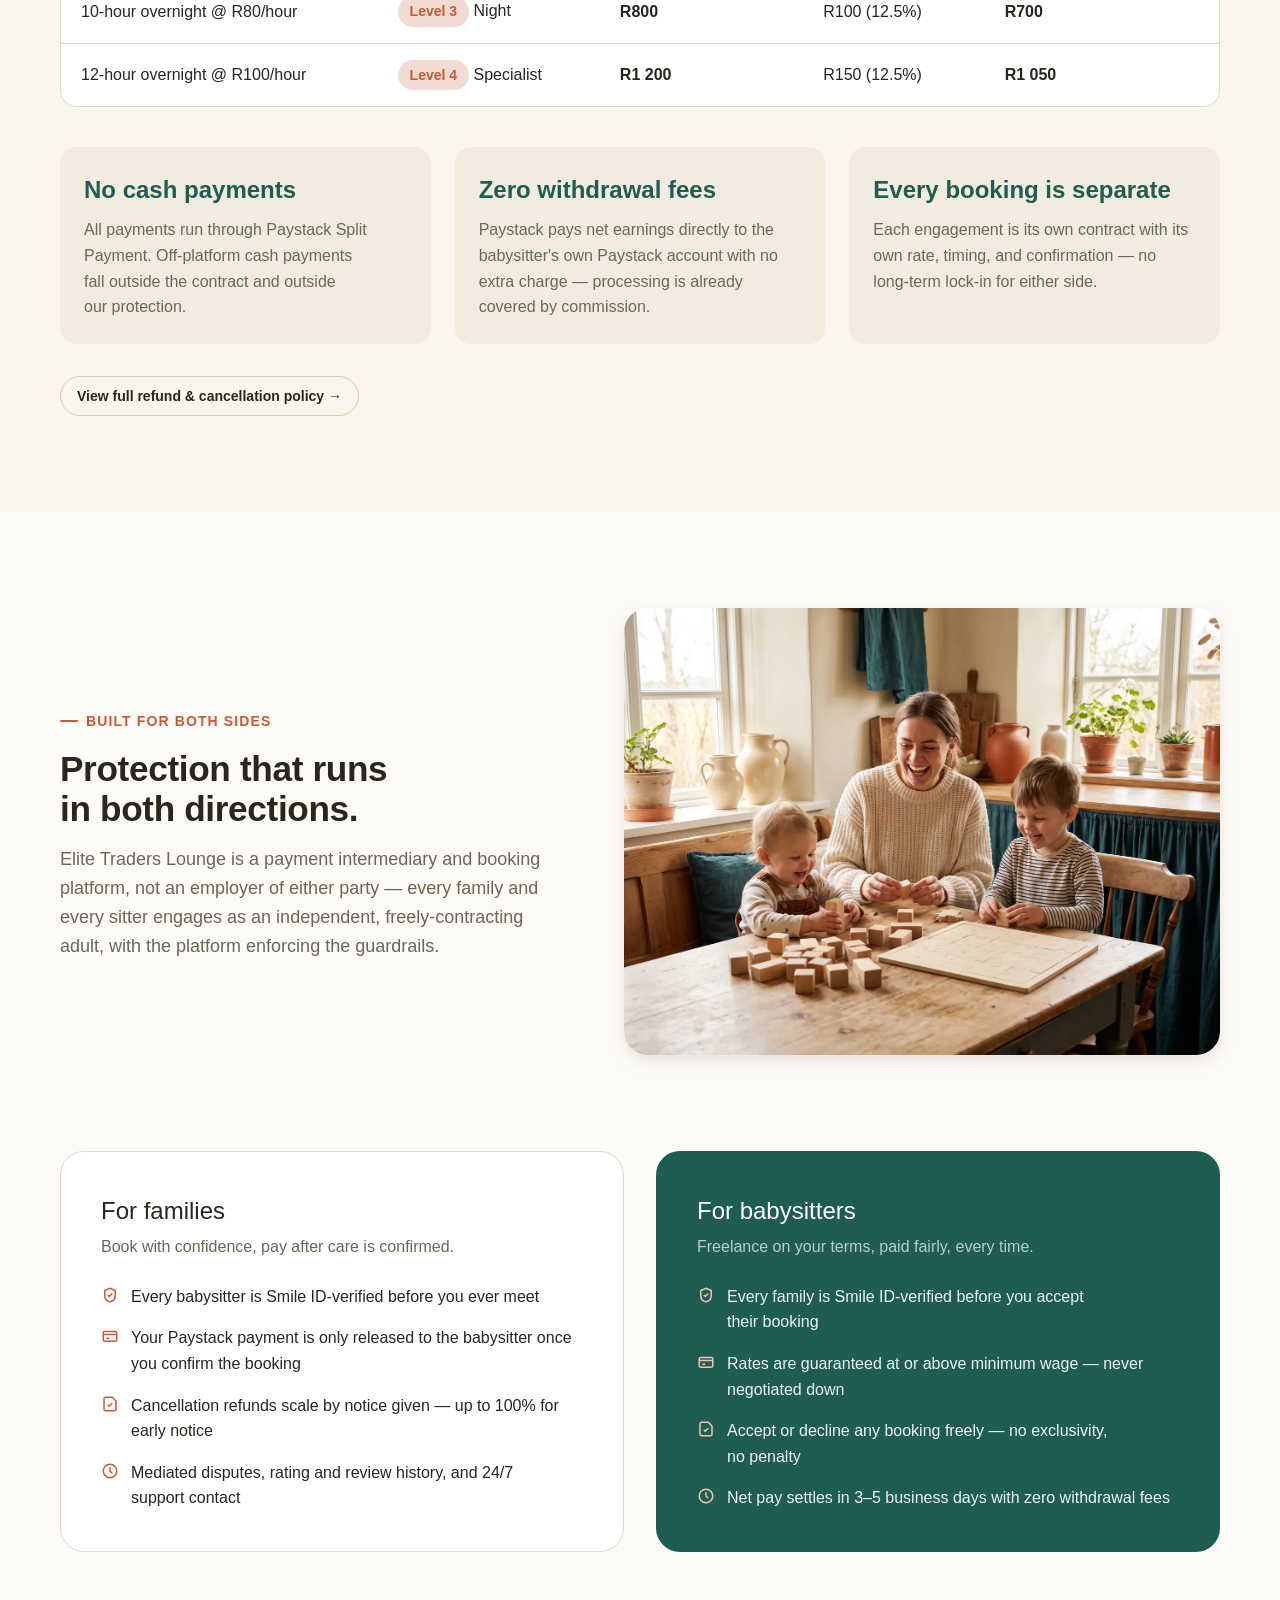
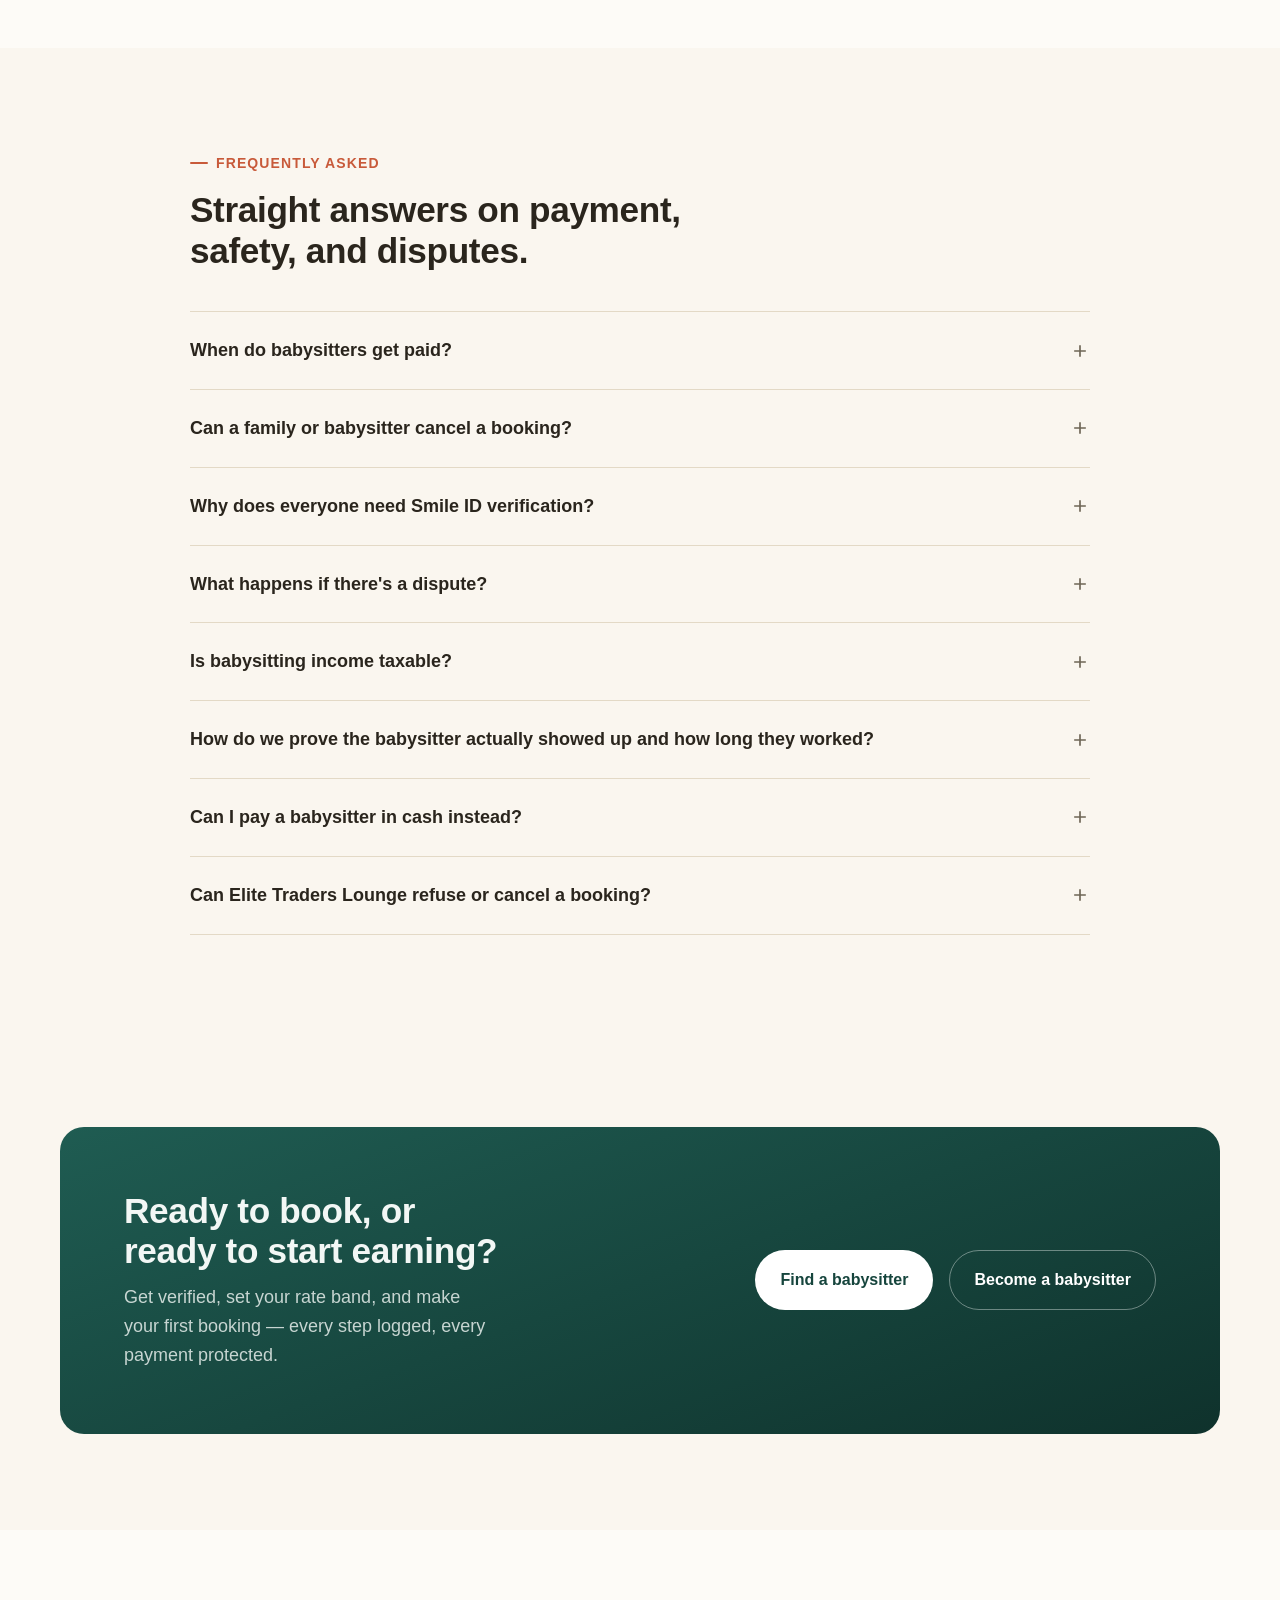
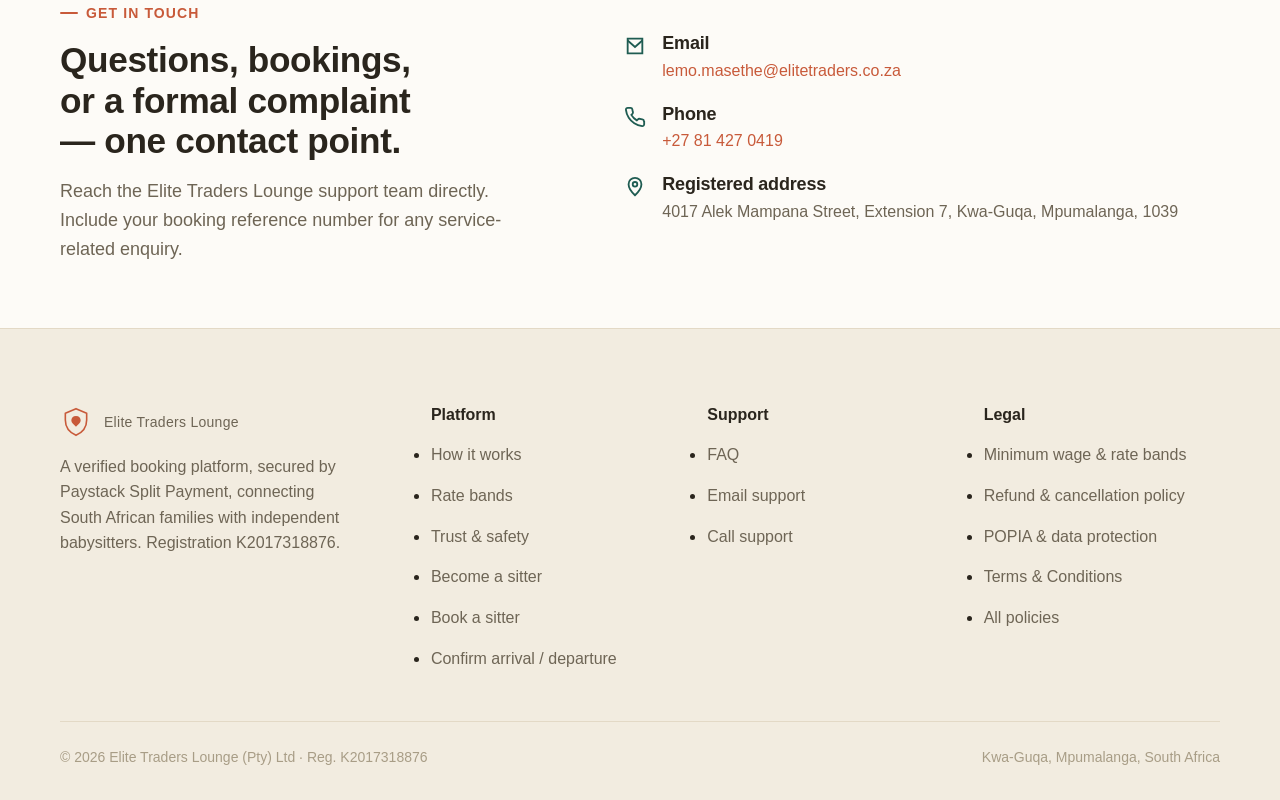
==== commit 5d367803: "Add T&C page, Paystack split-payment copy, passport/work-permit registration, proof of address, refe" ====
--- a/index.html
+++ b/index.html
@@ -4,9 +4,9 @@
 <meta charset="UTF-8" />
 <meta name="viewport" content="width=device-width, initial-scale=1.0" />
 <title>Elite Traders Lounge — Trusted, Verified Babysitting in South Africa</title>
-<meta name="description" content="Elite Traders Lounge connects South African families with SmileID-verified babysitters through secure wallet payments, fair rate bands, and POPIA-compliant protection for every booking." />
+<meta name="description" content="Elite Traders Lounge connects South African families with Smile ID-verified babysitters through secure Paystack Split Payments, fair rate bands, and POPIA-compliant protection for every booking." />
 <meta property="og:title" content="Elite Traders Lounge — Trusted, Verified Babysitting" />
-<meta property="og:description" content="SmileID-verified babysitters. Secure wallet payments. Fair minimum-wage-compliant rates. Booking by booking, families and sitters both protected." />
+<meta property="og:description" content="Smile ID-verified babysitters. Secure Paystack Split Payments. Fair minimum-wage-compliant rates. Booking by booking, families and sitters both protected." />
 <meta property="og:type" content="website" />
 
 <link rel="preconnect" href="https://fonts.googleapis.com" />
@@ -38,6 +38,7 @@
         <li><a href="#trust">Trust &amp; safety</a></li>
         <li><a href="#pricing">Rates</a></li>
         <li><a href="./policies.html">Policies</a></li>
+        <li><a href="./terms.html">Terms &amp; Conditions</a></li>
         <li><a href="#faq">FAQ</a></li>
         <li><a href="#contact">Contact</a></li>
       </ul>
@@ -60,6 +61,7 @@
       <a href="#trust">Trust &amp; safety</a>
       <a href="#pricing">Rates</a>
       <a href="./policies.html">Policies</a>
+      <a href="./terms.html">Terms &amp; Conditions</a>
       <a href="#faq">FAQ</a>
       <a href="#contact">Contact</a>
       <a href="./register-sitter.html">Become a sitter</a>
@@ -78,7 +80,7 @@
         <div class="hero__copy">
           <span class="eyebrow">Registered platform · K2017318876</span>
           <h1>Childcare you can <em>verify</em>, payment you can <em>trust</em>.</h1>
-          <p class="hero__lede">Elite Traders Lounge matches South African families with SmileID-verified, experience-rated babysitters — paid securely through a wallet that only releases once the booking is confirmed complete.</p>
+          <p class="hero__lede">Elite Traders Lounge matches South African families with Smile ID-verified, experience-rated babysitters — paid securely through Paystack Split Payment, so each side is paid directly with no funds ever held by Elite Traders Lounge.</p>
           <div class="hero__ctas">
             <a href="./book.html" class="btn btn--primary">Find a babysitter</a>
             <a href="./register-sitter.html" class="btn btn--secondary">Become a babysitter</a>
@@ -86,11 +88,11 @@
           <div class="trust-strip">
             <span class="trust-strip__item">
               <svg viewBox="0 0 24 24" fill="none" stroke="currentColor" stroke-width="2"><path d="M9 12l2 2 4-4M12 3l7 3v6c0 5-3 8.5-7 9-4-.5-7-4-7-9V6l7-3Z"/></svg>
-              SmileID KYC verified
+              Smile ID KYC verified
             </span>
             <span class="trust-strip__item">
               <svg viewBox="0 0 24 24" fill="none" stroke="currentColor" stroke-width="2"><rect x="3" y="6" width="18" height="13" rx="2"/><path d="M3 10h18M7 15h4"/></svg>
-              FNB-secured wallet
+              Paystack Split Payment
             </span>
             <span class="trust-strip__item">
               <svg viewBox="0 0 24 24" fill="none" stroke="currentColor" stroke-width="2"><path d="M4 19V5a2 2 0 0 1 2-2h9l5 5v11a2 2 0 0 1-2 2H6a2 2 0 0 1-2-2Z"/><path d="M9 13l2 2 4-4"/></svg>
@@ -130,7 +132,7 @@
   <section class="section-pad" id="how-it-works">
     <div class="container">
       <span class="eyebrow">How it works</span>
-      <h2 class="section-title">One wallet, one booking flow, two protected parties.</h2>
+      <h2 class="section-title">One Paystack payment, one booking flow, two protected parties.</h2>
       <p class="section-lede">Every booking follows the same post-service payment model, whether you're viewing it as a family funding a booking or a babysitter accepting one.</p>
 
       <div class="tabs" role="tablist" aria-label="View booking flow by role" style="margin-top: var(--space-10);">
@@ -142,8 +144,8 @@
         <div class="step is-active" data-panel="family">
           <div class="step-card">
             <span class="step-card__num">01</span>
-            <h3>Fund your wallet</h3>
-            <p>Verify with SmileID, then load funds by card, EFT, or instant EFT through the FNB-integrated gateway.</p>
+            <h3>Pay securely via Paystack</h3>
+            <p>Verify with Smile ID, then pay by card, EFT, or instant EFT through Paystack — Paystack processes and holds the payment, not Elite Traders Lounge.</p>
           </div>
         </div>
         <div class="step is-active" data-panel="family">
@@ -164,7 +166,7 @@
           <div class="step-card">
             <span class="step-card__num">04</span>
             <h3>Confirm within 24 hours</h3>
-            <p>Confirming service completion releases payment from your wallet hold. No confirmation, no release — contact support if needed.</p>
+            <p>Confirming service completion triggers Paystack to pay your babysitter's share directly to their own Paystack account. No confirmation, no release — contact support if needed.</p>
           </div>
         </div>
       </div>
@@ -174,7 +176,7 @@
           <div class="step-card">
             <span class="step-card__num">01</span>
             <h3>Get verified</h3>
-            <p>Complete SmileID identity verification and set your experience level (1–4) to unlock the matching rate band.</p>
+            <p>Complete Smile ID identity verification, add proof of address, a reference affidavit, and your Paystack account, then set your experience level (1–4) to unlock the matching rate band.</p>
           </div>
         </div>
         <div class="step is-active" data-panel="sitter">
@@ -195,7 +197,7 @@
           <div class="step-card">
             <span class="step-card__num">04</span>
             <h3>Get paid</h3>
-            <p>Once the family confirms, your net amount (after the 10–15% commission) settles to your wallet in 3–5 business days.</p>
+            <p>Once the family confirms, Paystack pays your net amount (after the 10–15% commission) directly to your own Paystack account in 3–5 business days.</p>
           </div>
         </div>
       </div>
@@ -212,19 +214,20 @@
         <div>
           <span class="eyebrow">Trust &amp; safety</span>
           <h2 class="section-title">Verification happens before anyone meets — not after something goes wrong.</h2>
+          <p class="section-lede" style="margin-top: var(--space-3);">Once Smile ID identity checks, proof of address, and (for babysitters) the reference affidavit are all confirmed, a profile carries a <span class="badge-verified"><svg viewBox="0 0 24 24" fill="none" stroke="currentColor" stroke-width="2.5"><path d="M9 12l2 2 4-4M12 3l7 3v6c0 5-3 8.5-7 9-4-.5-7-4-7-9V6l7-3Z"/></svg>Verified Identity</span> badge visible to the other party — so you always know who you're meeting before you meet them.</p>
           <div class="check-list">
             <div class="check-item">
               <svg viewBox="0 0 24 24" fill="none" stroke="currentColor" stroke-width="2"><path d="M9 12l2 2 4-4M12 3l7 3v6c0 5-3 8.5-7 9-4-.5-7-4-7-9V6l7-3Z"/></svg>
               <div>
-                <h3>SmileID identity verification</h3>
-                <p>Facial recognition and government ID checks are mandatory for both babysitters and families before wallet access or platform bookings.</p>
+                <h3>Smile ID identity verification</h3>
+                <p>Facial recognition and government ID checks are mandatory for both babysitters and families — including passport and work-permit checks for freelance babysitters — before any payment or platform booking.</p>
               </div>
             </div>
             <div class="check-item">
               <svg viewBox="0 0 24 24" fill="none" stroke="currentColor" stroke-width="2"><rect x="3" y="6" width="18" height="13" rx="2"/><path d="M3 10h18M7 15h4"/></svg>
               <div>
-                <h3>Escrow-style wallet holds</h3>
-                <p>Families fund the wallet before booking; funds are held, not paid out, until the sitter confirms and the family verifies satisfaction.</p>
+                <h3>Paystack Split Payment</h3>
+                <p>Families pay via Paystack before booking; Paystack holds the payment and only releases the babysitter's share once the booking is confirmed complete — Elite Traders Lounge never takes custody of the funds.</p>
               </div>
             </div>
             <div class="check-item">
@@ -241,6 +244,27 @@
                 <p>Personal data is processed only for booking, payment, dispute, and safety purposes — never sold or shared beyond legally required parties.</p>
               </div>
             </div>
+            <div class="check-item">
+              <svg viewBox="0 0 24 24" fill="none" stroke="currentColor" stroke-width="2"><path d="M3 9l9-6 9 6v11a2 2 0 0 1-2 2H5a2 2 0 0 1-2-2Z"/><path d="M9 22V12h6v10"/></svg>
+              <div>
+                <h3>Proof of address for both parties</h3>
+                <p>Every babysitter and family confirms their address with a recent utility bill, bank statement, lease, or affidavit before a placement is finalised.</p>
+              </div>
+            </div>
+            <div class="check-item">
+              <svg viewBox="0 0 24 24" fill="none" stroke="currentColor" stroke-width="2"><path d="M17 21v-2a4 4 0 0 0-4-4H5a4 4 0 0 0-4 4v2"/><circle cx="9" cy="7" r="4"/><path d="M23 21v-2a4 4 0 0 0-3-3.87M16 3.13a4 4 0 0 1 0 7.75"/></svg>
+              <div>
+                <h3>Reference &amp; affidavit checks</h3>
+                <p>Every babysitter names a reference who signs a sworn Reference Affidavit confirming their character and experience — verified directly by our team.</p>
+              </div>
+            </div>
+            <div class="check-item">
+              <svg viewBox="0 0 24 24" fill="none" stroke="currentColor" stroke-width="2"><rect x="3" y="4" width="18" height="16" rx="2"/><path d="M3 9h18M8 4v16"/></svg>
+              <div>
+                <h3>Passport &amp; work-permit freelancers welcome</h3>
+                <p>Foreign nationals may register as freelance babysitters with a valid passport and work permit, so Elite Traders Lounge stays fully compliant with South African immigration law.</p>
+              </div>
+            </div>
           </div>
         </div>
       </div>
@@ -363,11 +387,11 @@
       <div class="pricing-notes">
         <div class="pricing-note">
           <strong>No cash payments</strong>
-          <p>All payments run through the Elite Traders Lounge wallet. Off-platform cash payments fall outside the contract and outside our protection.</p>
+          <p>All payments run through Paystack Split Payment. Off-platform cash payments fall outside the contract and outside our protection.</p>
         </div>
         <div class="pricing-note">
           <strong>Zero withdrawal fees</strong>
-          <p>Babysitters withdraw net earnings to their bank account by EFT with no extra charge — processing is already covered by commission.</p>
+          <p>Paystack pays net earnings directly to the babysitter's own Paystack account with no extra charge — processing is already covered by commission.</p>
         </div>
         <div class="pricing-note">
           <strong>Every booking is separate</strong>
@@ -401,11 +425,11 @@
           <ul class="benefit-list">
             <li>
               <svg viewBox="0 0 24 24" fill="none" stroke="currentColor" stroke-width="2"><path d="M9 12l2 2 4-4M12 3l7 3v6c0 5-3 8.5-7 9-4-.5-7-4-7-9V6l7-3Z"/></svg>
-              Every babysitter is SmileID-verified before you ever meet
+              Every babysitter is Smile ID-verified before you ever meet
             </li>
             <li>
               <svg viewBox="0 0 24 24" fill="none" stroke="currentColor" stroke-width="2"><rect x="3" y="6" width="18" height="13" rx="2"/><path d="M3 10h18M7 15h4"/></svg>
-              Funds stay in your wallet, released only after you confirm the booking
+              Your Paystack payment is only released to the babysitter once you confirm the booking
             </li>
             <li>
               <svg viewBox="0 0 24 24" fill="none" stroke="currentColor" stroke-width="2"><path d="M4 19V5a2 2 0 0 1 2-2h9l5 5v11a2 2 0 0 1-2 2H6a2 2 0 0 1-2-2Z"/><path d="M9 13l2 2 4-4"/></svg>
@@ -426,7 +450,7 @@
           <ul class="benefit-list">
             <li>
               <svg viewBox="0 0 24 24" fill="none" stroke="currentColor" stroke-width="2"><path d="M9 12l2 2 4-4M12 3l7 3v6c0 5-3 8.5-7 9-4-.5-7-4-7-9V6l7-3Z"/></svg>
-              Every family is SmileID-verified before you accept their booking
+              Every family is Smile ID-verified before you accept their booking
             </li>
             <li>
               <svg viewBox="0 0 24 24" fill="none" stroke="currentColor" stroke-width="2"><rect x="3" y="6" width="18" height="13" rx="2"/><path d="M3 10h18M7 15h4"/></svg>
@@ -459,7 +483,7 @@
             <svg viewBox="0 0 24 24" fill="none" stroke="currentColor" stroke-width="2"><path d="M12 5v14M5 12h14"/></svg>
           </button>
           <div class="faq-item__a">
-            <p>Net payment settles to your wallet within 3–5 business days after the family confirms service completion in the app. Families have 24 hours to confirm — if they don't, contact support and we'll follow up to release your payment.</p>
+            <p>Paystack pays your net amount directly to your own Paystack account within 3–5 business days after the family confirms service completion in the app. Families have 24 hours to confirm — if they don't, contact support and we'll follow up to release your payment.</p>
           </div>
         </div>
         <div class="faq-item" data-open="false">
@@ -473,11 +497,11 @@
         </div>
         <div class="faq-item" data-open="false">
           <button class="faq-item__q" aria-expanded="false">
-            Why does everyone need SmileID verification?
-            <svg viewBox="0 0 24 24" fill="none" stroke="currentColor" stroke-width="2"><path d="M12 5v14M5 12h14"/></svg>
-          </button>
-          <div class="faq-item__a">
-            <p>SmileID confirms real identity for both families and babysitters before any wallet access or booking — usually within 5–10 minutes. It's the single biggest protection against fraud and unsafe placements on the platform.</p>
+            Why does everyone need Smile ID verification?
+            <svg viewBox="0 0 24 24" fill="none" stroke="currentColor" stroke-width="2"><path d="M12 5v14M5 12h14"/></svg>
+          </button>
+          <div class="faq-item__a">
+            <p>Smile ID confirms real identity for both families and babysitters before any payment or booking — usually within 5–10 minutes. It's the single biggest protection against fraud and unsafe placements on the platform, alongside our proof-of-address and reference-affidavit checks.</p>
           </div>
         </div>
         <div class="faq-item" data-open="false">
@@ -513,7 +537,16 @@
             <svg viewBox="0 0 24 24" fill="none" stroke="currentColor" stroke-width="2"><path d="M12 5v14M5 12h14"/></svg>
           </button>
           <div class="faq-item__a">
-            <p>No — all payments must run through the Elite Traders Lounge wallet. Cash arrangements made outside the platform aren't covered by our dispute resolution, fraud protection, or payment guarantees.</p>
+            <p>No — all payments must run through Paystack Split Payment, with each side paid directly to their own Paystack account. Cash arrangements made outside the platform aren't covered by our dispute resolution, fraud protection, or payment guarantees.</p>
+          </div>
+        </div>
+        <div class="faq-item" data-open="false">
+          <button class="faq-item__q" aria-expanded="false">
+            Can Elite Traders Lounge refuse or cancel a booking?
+            <svg viewBox="0 0 24 24" fill="none" stroke="currentColor" stroke-width="2"><path d="M12 5v14M5 12h14"/></svg>
+          </button>
+          <div class="faq-item__a">
+            <p>Yes. Elite Traders Lounge reserves the right to refuse, suspend, or cancel service to any family or babysitter who breaches these terms, provides false information, or acts unsafely — see our full <a href="./terms.html">Terms &amp; Conditions</a> for the right-to-refuse-service disclaimer.</p>
           </div>
         </div>
       </div>
@@ -585,7 +618,7 @@
           </svg>
           <span class="brand__name"><span>Elite Traders Lounge</span></span>
         </a>
-        <p>A verified, wallet-secured booking platform connecting South African families with independent babysitters. Registration K2017318876.</p>
+        <p>A verified booking platform, secured by Paystack Split Payment, connecting South African families with independent babysitters. Registration K2017318876.</p>
       </div>
       <div>
         <h4>Platform</h4>
@@ -612,6 +645,7 @@
           <li><a href="./policies.html#minimum-wage">Minimum wage &amp; rate bands</a></li>
           <li><a href="./policies.html#refund-policy">Refund &amp; cancellation policy</a></li>
           <li><a href="./policies.html#popia">POPIA &amp; data protection</a></li>
+          <li><a href="./terms.html">Terms &amp; Conditions</a></li>
           <li><a href="./policies.html">All policies</a></li>
         </ul>
       </div>
--- a/style.css
+++ b/style.css
@@ -801,6 +801,30 @@
   font-weight: 600;
 }
 
+.badge-verified {
+  display: inline-flex;
+  align-items: center;
+  gap: var(--space-2);
+  padding: var(--space-1) var(--space-3);
+  border-radius: var(--radius-full);
+  background: var(--color-primary-highlight);
+  color: var(--color-primary);
+  font-size: var(--text-xs);
+  font-weight: 600;
+  white-space: nowrap;
+}
+
+.badge-verified svg {
+  width: 14px;
+  height: 14px;
+  flex-shrink: 0;
+}
+
+.badge-verified--pending {
+  background: var(--color-surface-offset);
+  color: var(--color-text-muted);
+}
+
 .pricing-notes {
   display: grid;
   grid-template-columns: repeat(3, 1fr);
@@ -1170,6 +1194,9 @@
   display: grid;
   grid-template-columns: 1fr 1fr;
   gap: var(--space-5);
+}
+.field-grid[hidden] {
+  display: none;
 }
 .field-grid--3 {
   grid-template-columns: 1fr 1fr 1fr;
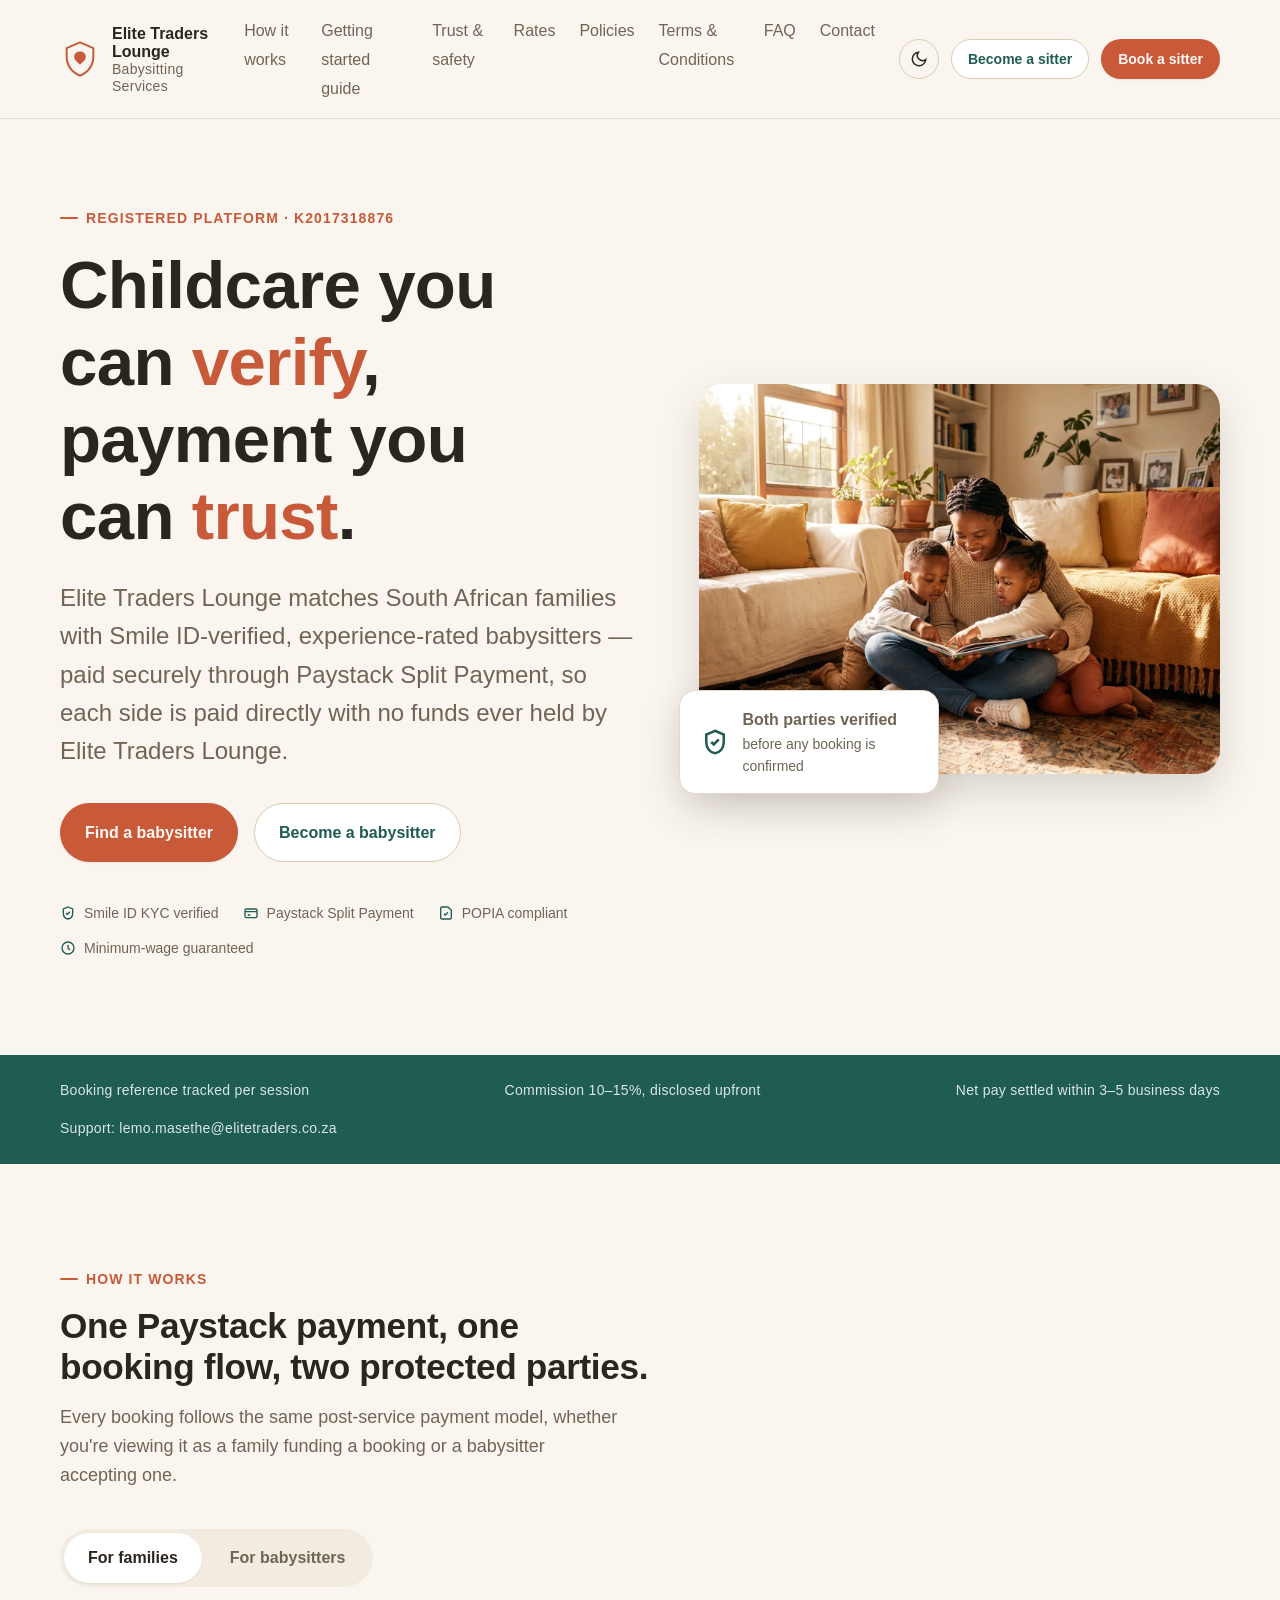
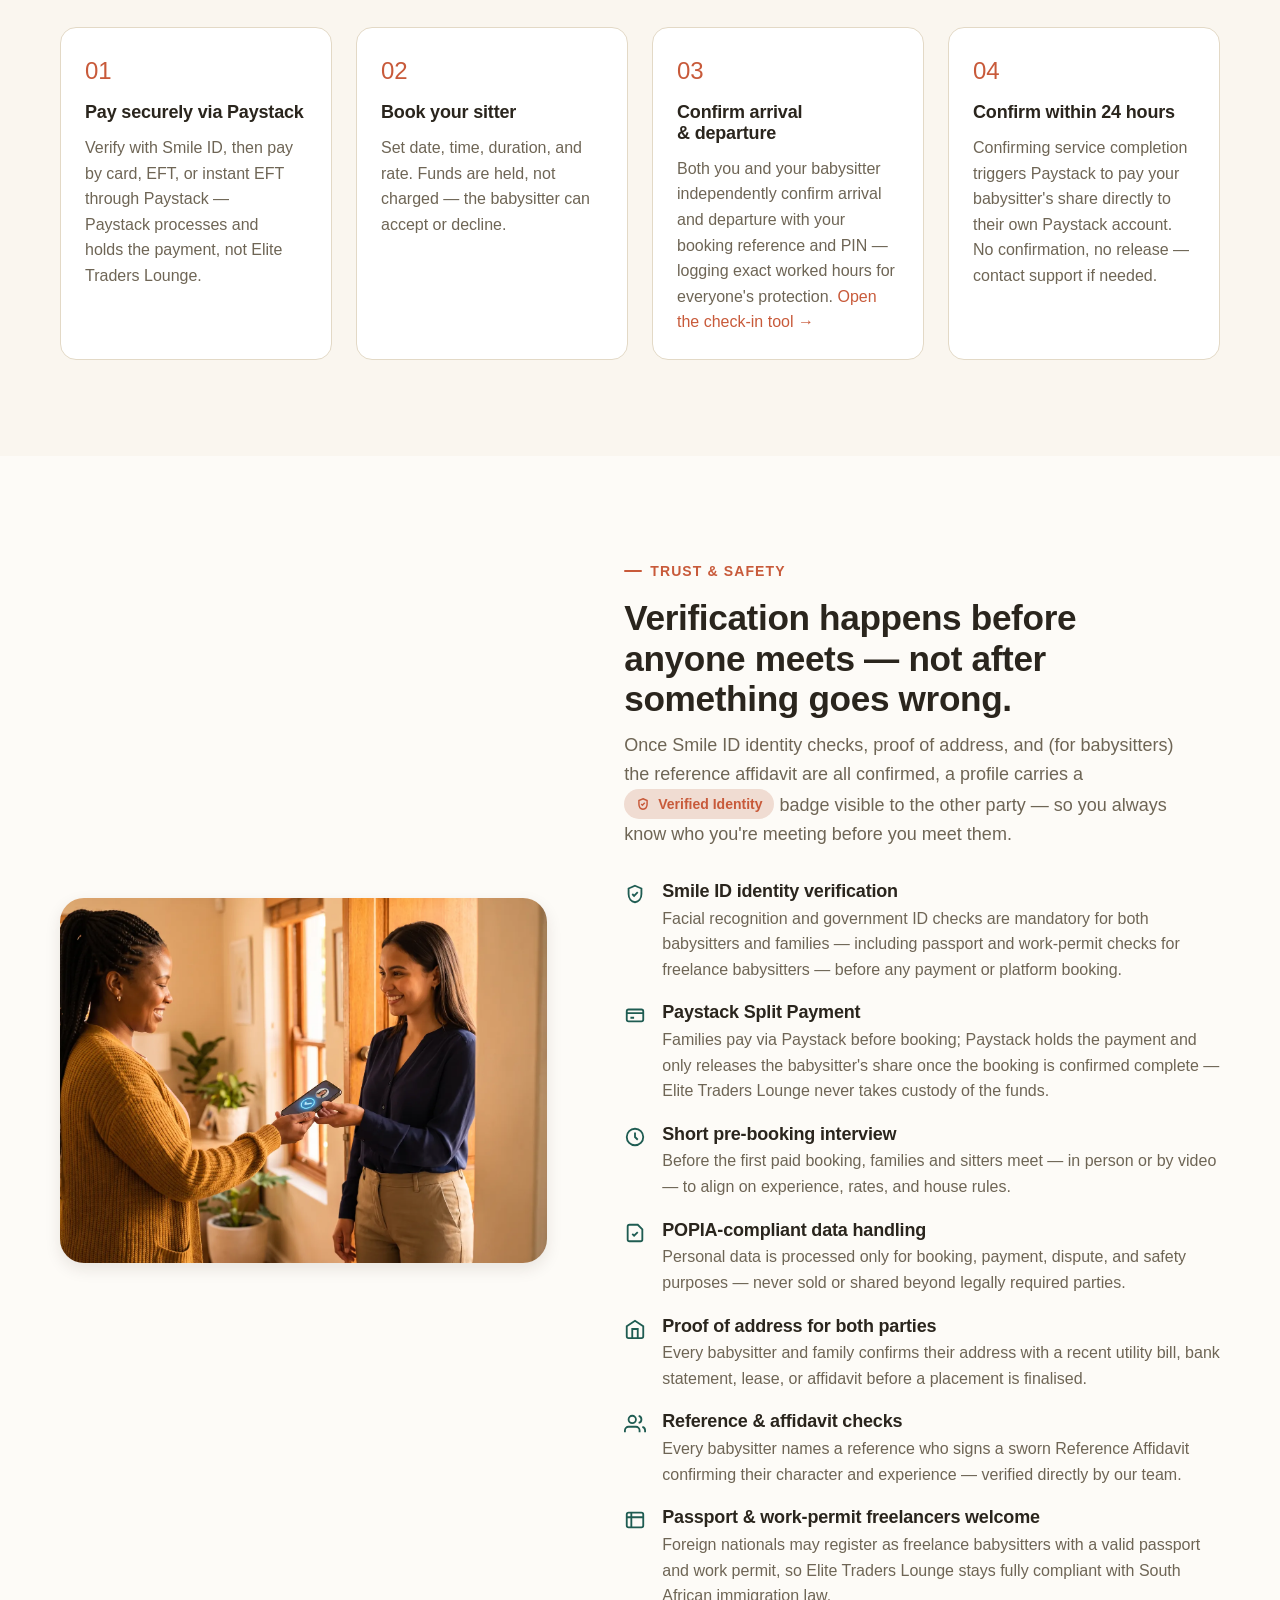
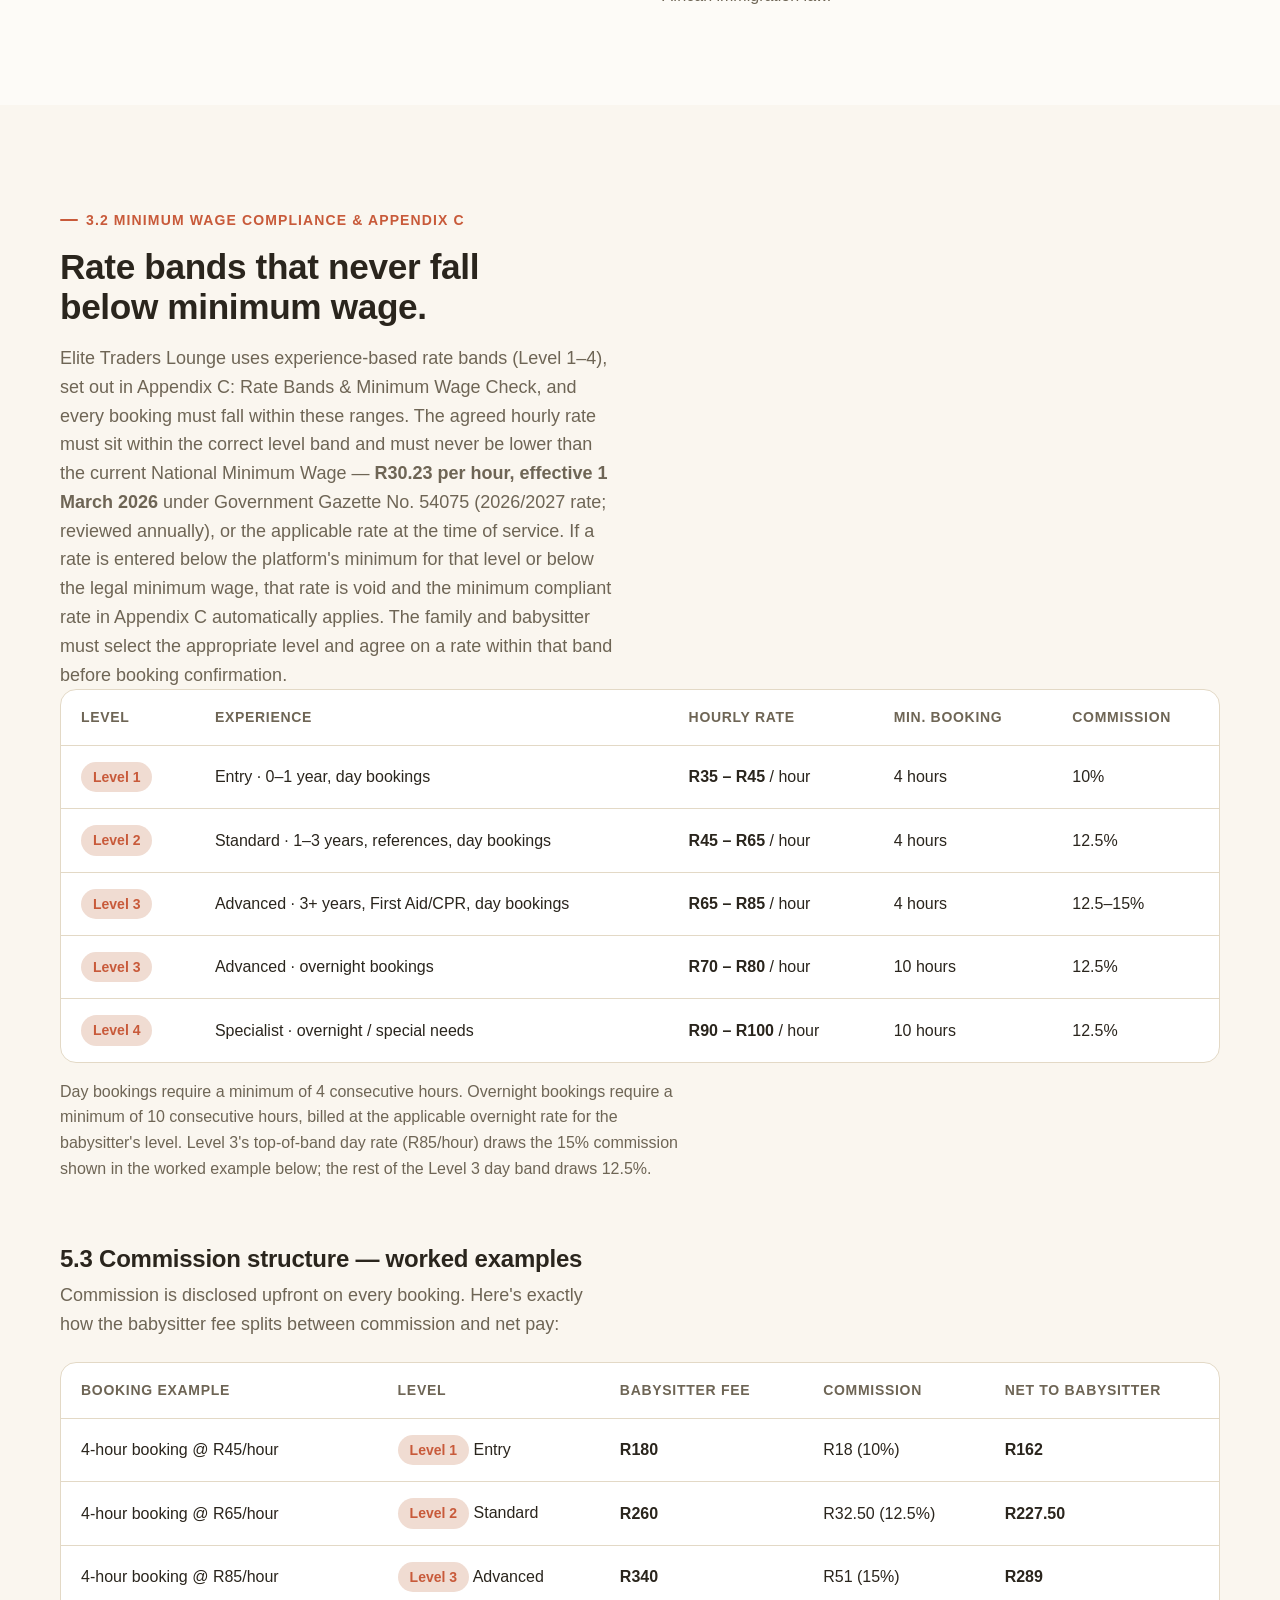
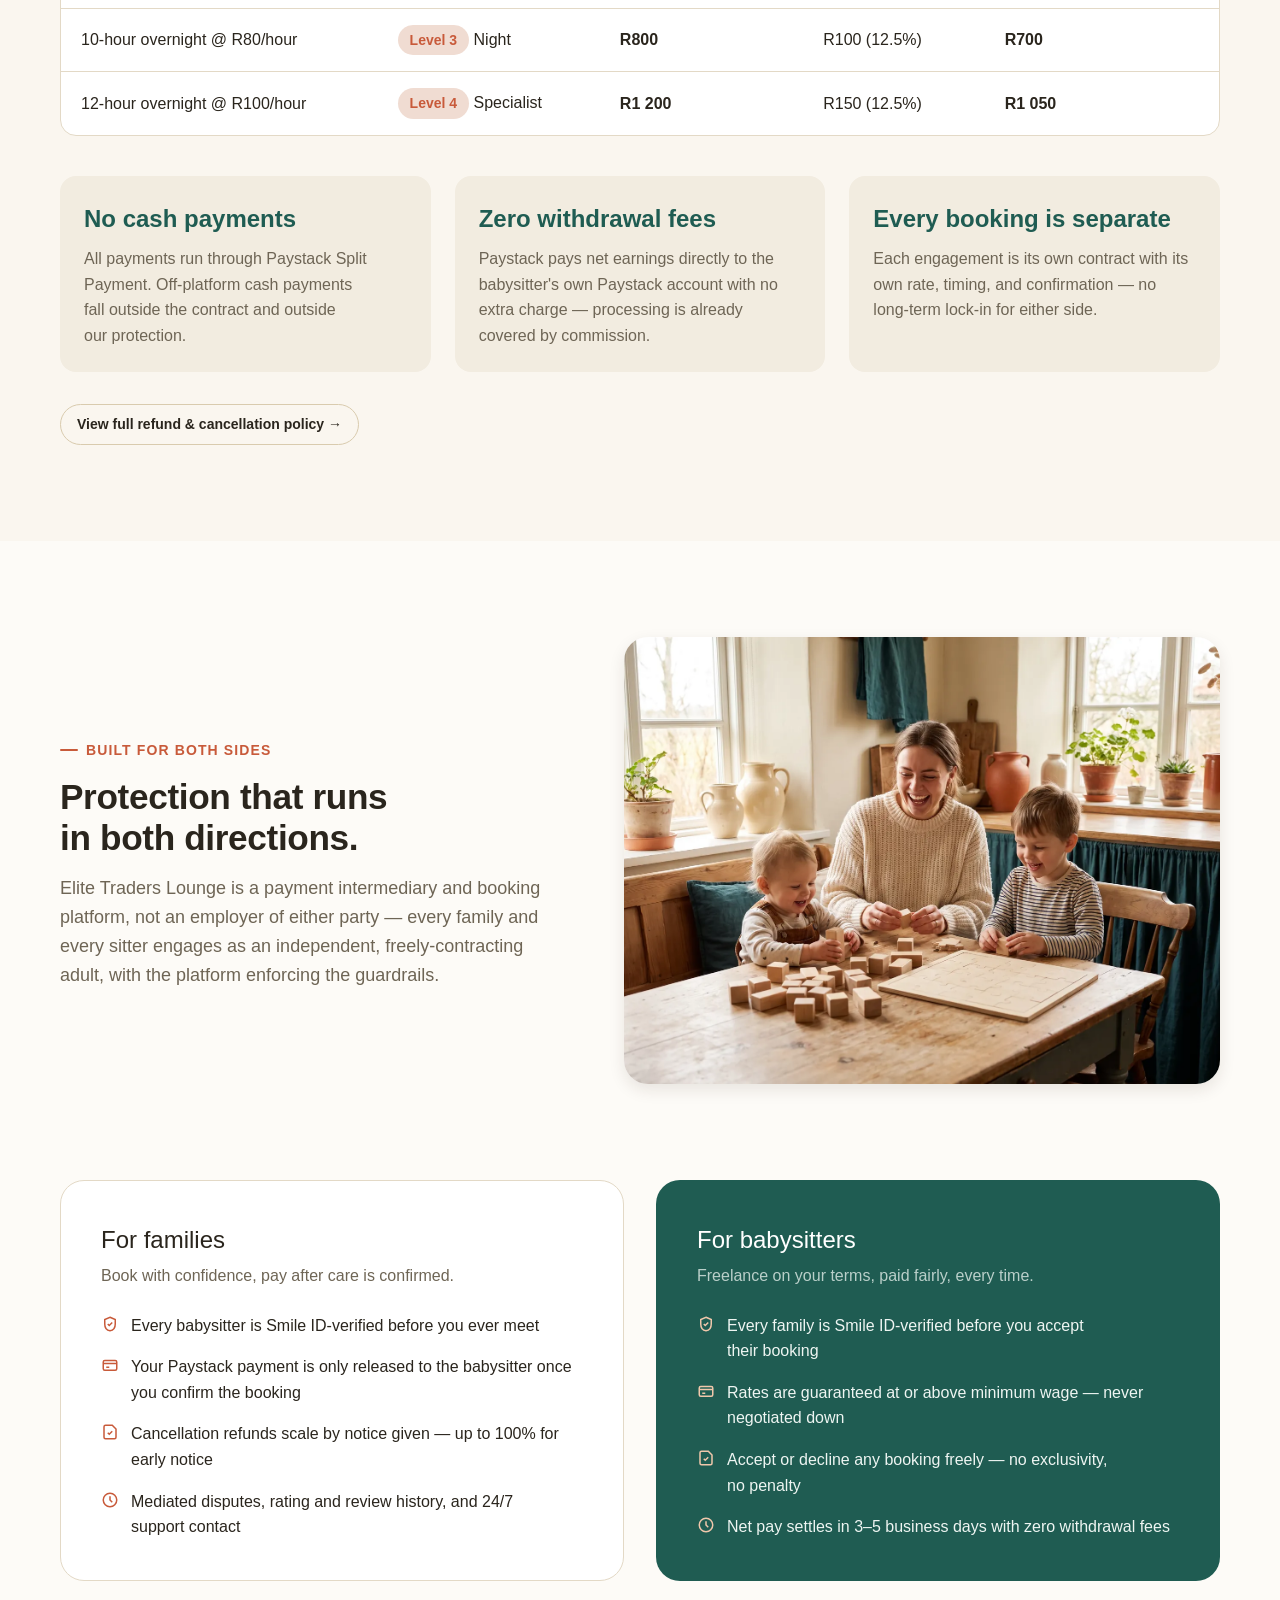
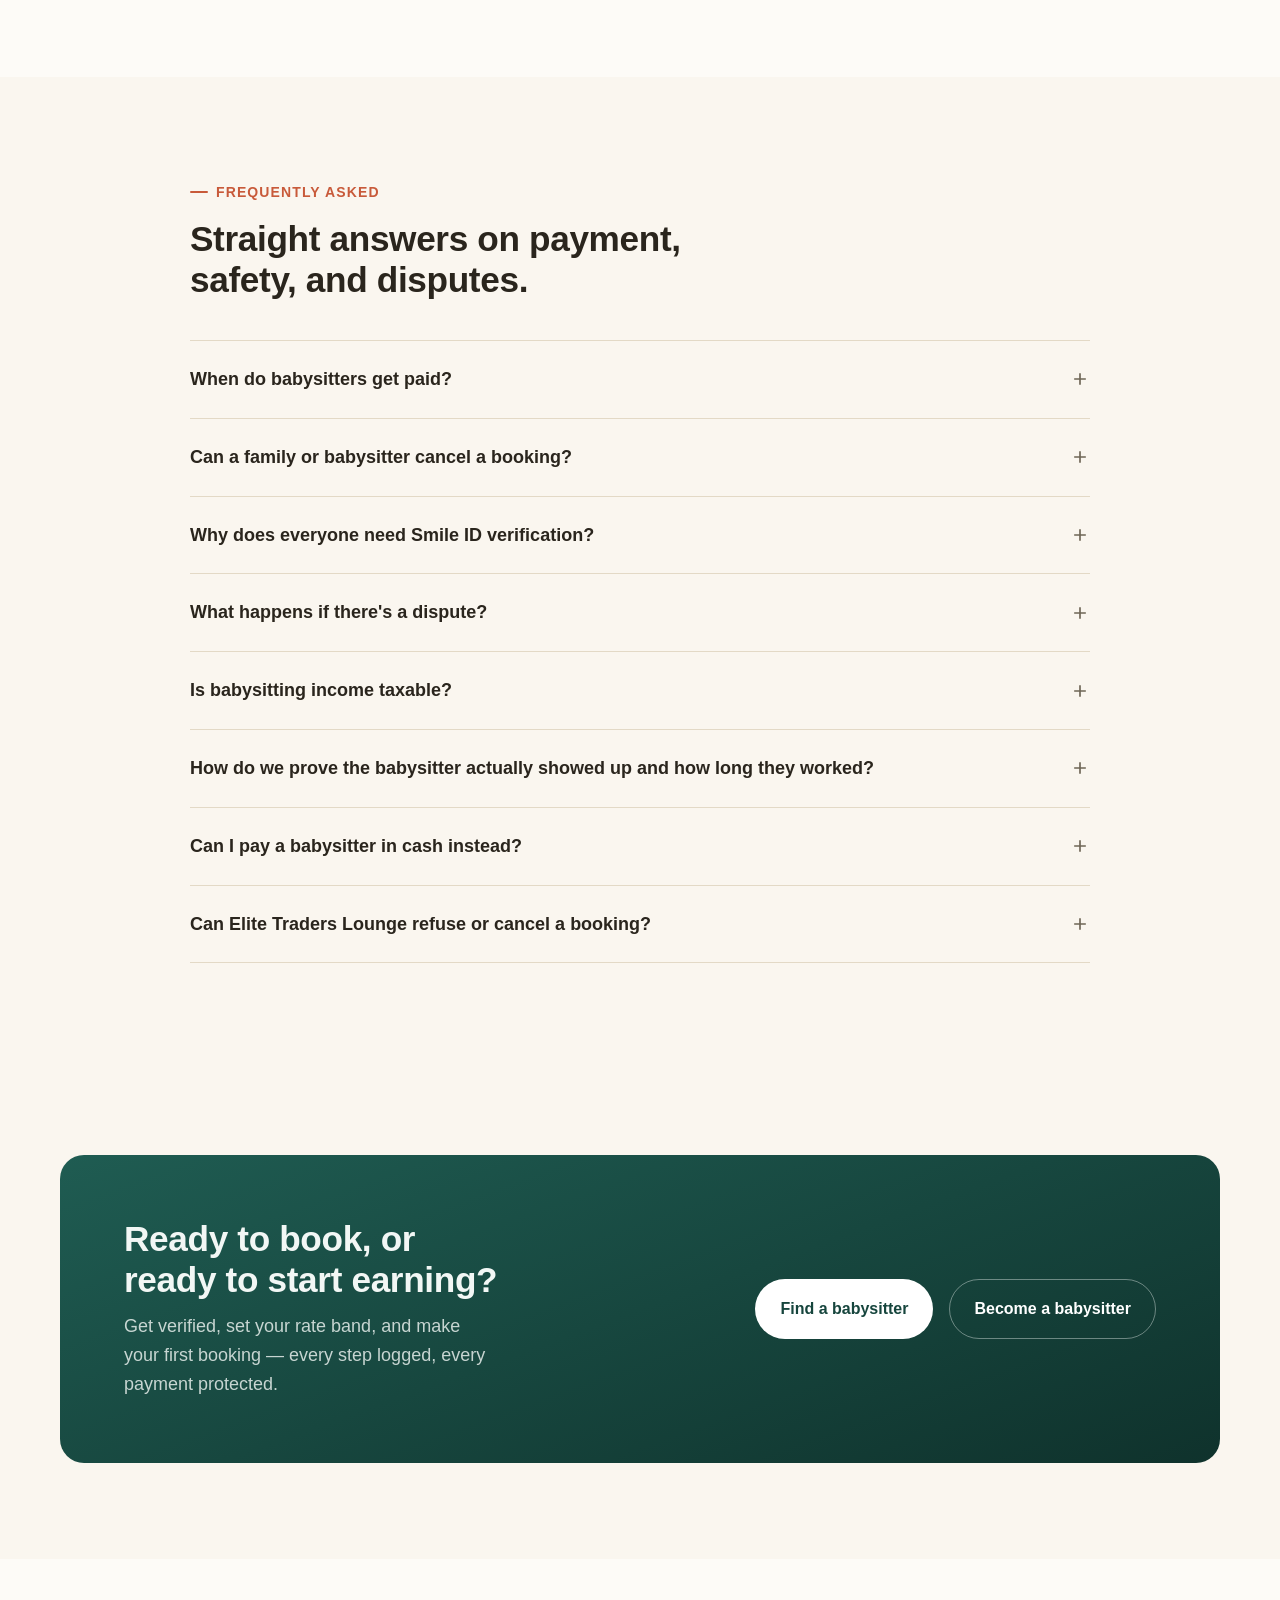
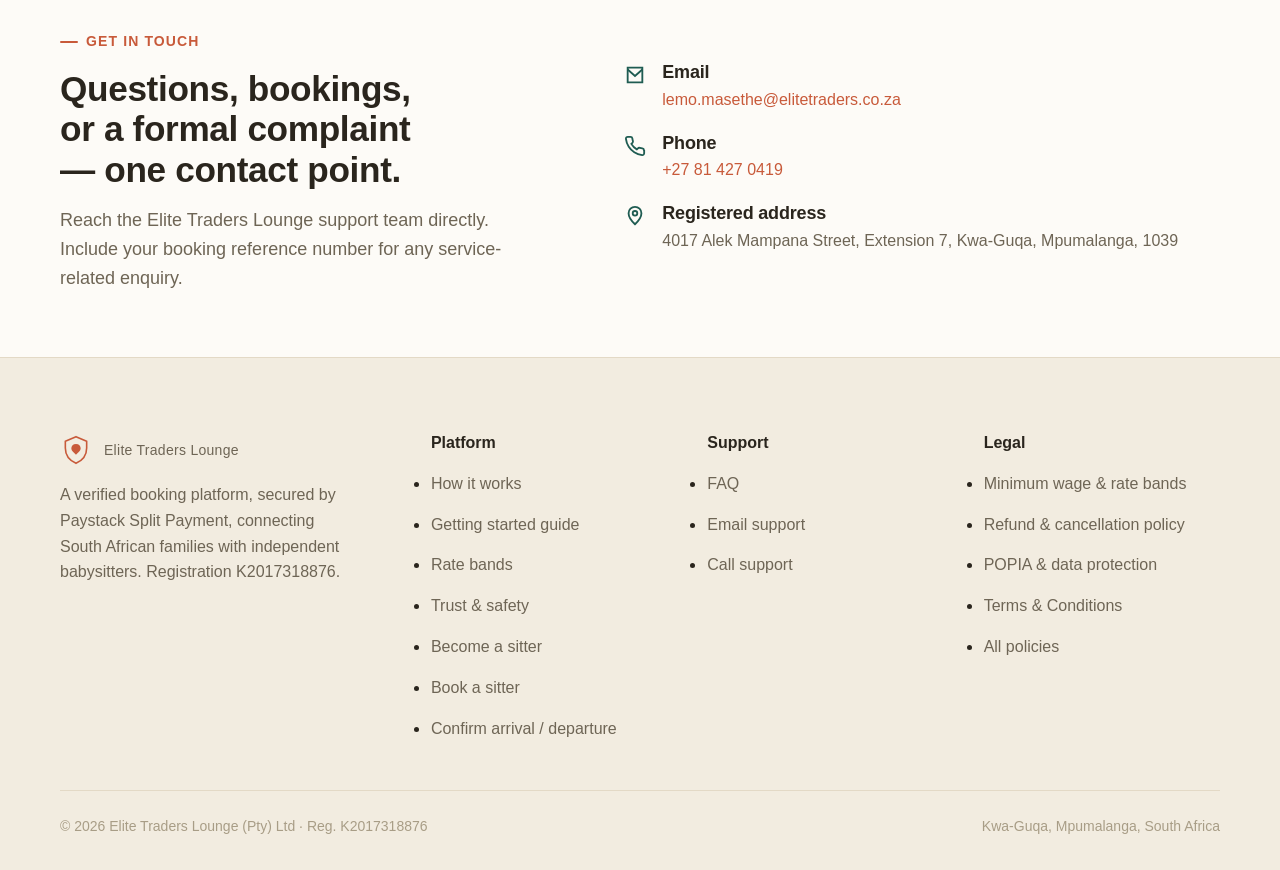
==== commit 1ff5f214: "Add Getting Started guide page with audio narration for Paystack setup, family booking, and sitter s" ====
--- a/index.html
+++ b/index.html
@@ -35,6 +35,7 @@
     <nav class="nav" aria-label="Primary">
       <ul class="nav__links">
         <li><a href="#how-it-works">How it works</a></li>
+        <li><a href="./guide.html">Getting started guide</a></li>
         <li><a href="#trust">Trust &amp; safety</a></li>
         <li><a href="#pricing">Rates</a></li>
         <li><a href="./policies.html">Policies</a></li>
@@ -58,6 +59,7 @@
   <div class="container">
     <div class="mobile-menu" data-mobile-menu>
       <a href="#how-it-works">How it works</a>
+      <a href="./guide.html">Getting started guide</a>
       <a href="#trust">Trust &amp; safety</a>
       <a href="#pricing">Rates</a>
       <a href="./policies.html">Policies</a>
@@ -624,6 +626,7 @@
         <h4>Platform</h4>
         <ul>
           <li><a href="#how-it-works">How it works</a></li>
+          <li><a href="./guide.html">Getting started guide</a></li>
           <li><a href="#pricing">Rate bands</a></li>
           <li><a href="#trust">Trust &amp; safety</a></li>
           <li><a href="./register-sitter.html">Become a sitter</a></li>
--- a/style.css
+++ b/style.css
@@ -240,6 +240,9 @@
    Buttons
    ============================================================ */
 
+.btn[hidden] {
+  display: none;
+}
 .btn {
   display: inline-flex;
   align-items: center;
@@ -825,6 +828,37 @@
   color: var(--color-text-muted);
 }
 
+.badge-renewal {
+  display: inline-flex;
+  align-items: center;
+  gap: var(--space-2);
+  padding: var(--space-1) var(--space-3);
+  border-radius: var(--radius-full);
+  font-size: var(--text-xs);
+  font-weight: 600;
+  white-space: nowrap;
+}
+
+.badge-renewal--current {
+  background: var(--color-success-highlight);
+  color: var(--color-success);
+}
+
+.badge-renewal--due-soon {
+  background: var(--color-warning-highlight);
+  color: var(--color-warning);
+}
+
+.badge-renewal--overdue {
+  background: var(--color-error-highlight);
+  color: var(--color-error);
+}
+
+.badge-renewal--unknown {
+  background: var(--color-surface-offset);
+  color: var(--color-text-muted);
+}
+
 .pricing-notes {
   display: grid;
   grid-template-columns: repeat(3, 1fr);
@@ -1201,11 +1235,22 @@
 .field-grid--3 {
   grid-template-columns: 1fr 1fr 1fr;
 }
+.field-grid--sitter-profile {
+  grid-template-columns: repeat(4, 1fr);
+  gap: var(--space-3);
+  margin: var(--space-4) 0;
+}
+.field-grid--sitter-profile .field label {
+  font-size: var(--text-sm);
+}
 @media (max-width: 640px) {
   .field-grid,
   .field-grid--3 {
     grid-template-columns: 1fr;
   }
+  .field-grid--sitter-profile {
+    grid-template-columns: 1fr 1fr;
+  }
 }
 
 .field {
@@ -1213,6 +1258,9 @@
   flex-direction: column;
   gap: var(--space-2);
   margin-bottom: var(--space-5);
+}
+.field[hidden] {
+  display: none;
 }
 .field:last-child {
   margin-bottom: 0;
@@ -1399,6 +1447,257 @@
   display: none;
 }
 
+/* ============================================================
+   Getting-started guide — big numbered steps
+   ============================================================ */
+
+.guide-steps {
+  display: flex;
+  flex-direction: column;
+  gap: var(--space-6);
+  margin-top: var(--space-8);
+}
+
+.guide-step {
+  display: flex;
+  gap: var(--space-5);
+  background: var(--color-surface);
+  border: 1px solid var(--color-divider);
+  border-radius: var(--radius-lg);
+  padding: var(--space-6);
+}
+
+.guide-step__num {
+  flex-shrink: 0;
+  width: 40px;
+  height: 40px;
+  border-radius: var(--radius-full);
+  background: var(--color-primary);
+  color: #fff;
+  display: flex;
+  align-items: center;
+  justify-content: center;
+  font-family: var(--font-display);
+  font-size: var(--text-lg);
+  font-weight: 700;
+}
+
+.guide-step__body h3 {
+  font-size: var(--text-lg);
+  font-weight: 600;
+  margin-bottom: var(--space-2);
+}
+
+.guide-step__body p {
+  color: var(--color-text-muted);
+  font-size: var(--text-base);
+  margin-bottom: var(--space-2);
+}
+
+.guide-step__body ul {
+  color: var(--color-text-muted);
+  font-size: var(--text-base);
+  padding-left: 1.2em;
+  display: flex;
+  flex-direction: column;
+  gap: var(--space-2);
+}
+
+.guide-audio {
+  display: flex;
+  align-items: center;
+  gap: var(--space-4);
+  background: var(--color-surface-offset);
+  border-radius: var(--radius-lg);
+  padding: var(--space-5);
+  margin-top: var(--space-6);
+  flex-wrap: wrap;
+}
+
+.guide-audio p {
+  font-weight: 600;
+  margin: 0;
+  flex-shrink: 0;
+}
+
+.guide-audio audio {
+  flex: 1;
+  min-width: 240px;
+}
+
+.guide-glossary {
+  display: grid;
+  grid-template-columns: repeat(2, 1fr);
+  gap: var(--space-4);
+  margin-top: var(--space-6);
+}
+
+.guide-glossary dt {
+  font-weight: 700;
+  color: var(--color-text);
+}
+
+.guide-glossary dd {
+  color: var(--color-text-muted);
+  font-size: var(--text-sm);
+  margin: var(--space-1) 0 0;
+}
+
+@media (max-width: 640px) {
+  .guide-step {
+    flex-direction: column;
+  }
+  .guide-glossary {
+    grid-template-columns: 1fr;
+  }
+}
+
+/* ---------- File uploads ---------- */
+.field input[type='file'] {
+  width: 100%;
+  padding: var(--space-3) var(--space-4);
+  border: 1px dashed var(--color-border);
+  border-radius: var(--radius-md);
+  background: var(--color-surface-offset);
+  color: var(--color-text);
+  font-size: var(--text-sm);
+}
+.field input[type='file']:focus {
+  border-color: var(--color-secondary);
+  outline: 2px solid oklch(from var(--color-secondary) l c h / 0.25);
+  outline-offset: 1px;
+}
+.field input[type='file']::file-selector-button {
+  margin-right: var(--space-3);
+  padding: var(--space-2) var(--space-4);
+  border: none;
+  border-radius: var(--radius-full);
+  background: var(--color-secondary);
+  color: #fff8f4;
+  font-weight: 600;
+  font-size: var(--text-xs);
+  cursor: pointer;
+}
+.file-status {
+  display: block;
+  font-size: var(--text-xs);
+  margin-top: var(--space-1);
+  color: var(--color-text-muted);
+}
+.file-status--ok {
+  color: var(--color-success);
+  font-weight: 600;
+}
+.file-status--error {
+  color: var(--color-error);
+  font-weight: 600;
+}
+
+/* ---------- Smile ID final step ---------- */
+.form-section--final {
+  background: var(--color-surface-offset);
+  border: 1px solid var(--color-divider);
+  border-radius: var(--radius-lg);
+  padding: var(--space-6);
+}
+.smile-id-placeholder {
+  display: flex;
+  align-items: flex-start;
+  gap: var(--space-4);
+  padding: var(--space-4) var(--space-5);
+  border-radius: var(--radius-md);
+  border: 1px dashed var(--color-border);
+  background: var(--color-surface);
+  margin-bottom: var(--space-5);
+}
+.smile-id-placeholder__icon {
+  flex-shrink: 0;
+  width: 40px;
+  height: 40px;
+  border-radius: var(--radius-full);
+  background: var(--color-secondary-highlight);
+  color: var(--color-secondary);
+  display: flex;
+  align-items: center;
+  justify-content: center;
+}
+.smile-id-placeholder__icon svg {
+  width: 20px;
+  height: 20px;
+}
+.smile-id-placeholder__body {
+  flex: 1;
+  min-width: 0;
+}
+.smile-id-placeholder__body strong {
+  display: block;
+  font-size: var(--text-sm);
+  margin-bottom: var(--space-1);
+}
+.smile-id-placeholder__body p {
+  font-size: var(--text-xs);
+  color: var(--color-text-muted);
+  margin: 0;
+}
+.smile-id-placeholder .badge-verified {
+  flex-shrink: 0;
+}
+@media (max-width: 640px) {
+  .smile-id-placeholder {
+    flex-direction: column;
+  }
+}
+
+/* ---------- Selfie / liveness capture widget ---------- */
+.selfie-capture {
+  margin-bottom: var(--space-5);
+}
+.selfie-capture__frame {
+  position: relative;
+  width: 100%;
+  max-width: 320px;
+  aspect-ratio: 4 / 3;
+  margin: 0 0 var(--space-4);
+  border-radius: var(--radius-md);
+  overflow: hidden;
+  background: var(--color-surface-offset);
+  border: 1px dashed var(--color-border);
+}
+.selfie-capture__frame video,
+.selfie-capture__frame img {
+  position: absolute;
+  inset: 0;
+  width: 100%;
+  height: 100%;
+  object-fit: cover;
+  transform: scaleX(-1);
+}
+.selfie-capture__frame video[hidden],
+.selfie-capture__frame img[hidden] {
+  display: none;
+}
+.selfie-capture__placeholder {
+  position: absolute;
+  inset: 0;
+  display: flex;
+  align-items: center;
+  justify-content: center;
+  color: var(--color-text-muted);
+}
+.selfie-capture__placeholder svg {
+  width: 40px;
+  height: 40px;
+}
+.selfie-capture__actions {
+  display: flex;
+  flex-wrap: wrap;
+  gap: var(--space-3);
+  margin-bottom: var(--space-2);
+}
+
+.booking-ref-box[hidden] {
+  display: none;
+}
 .booking-ref-box {
   display: flex;
   flex-wrap: wrap;
@@ -1635,3 +1934,514 @@
     grid-template-columns: 1fr 1fr;
   }
 }
+
+/* ---------------------------------------------------------------------
+   Admin & sitter dashboards
+   --------------------------------------------------------------------- */
+.dash-login {
+  max-width: 420px;
+  margin: 0 auto;
+  background: var(--color-surface);
+  border: 1px solid var(--color-divider);
+  border-radius: var(--radius-lg);
+  padding: var(--space-8);
+}
+.dash-login h2 {
+  font-family: var(--font-display);
+  font-size: var(--text-lg);
+  margin-bottom: var(--space-2);
+}
+.dash-login p {
+  color: var(--color-text-muted);
+  font-size: var(--text-sm);
+  margin-bottom: var(--space-6);
+}
+.dash-login .field {
+  margin-bottom: var(--space-4);
+}
+.dash-panel[hidden],
+.dash-login[hidden] {
+  display: none;
+}
+.dash-toolbar {
+  display: flex;
+  align-items: center;
+  justify-content: space-between;
+  gap: var(--space-4);
+  flex-wrap: wrap;
+  margin-bottom: var(--space-6);
+}
+.dash-toolbar__who {
+  font-size: var(--text-sm);
+  color: var(--color-text-muted);
+}
+.dash-tabs {
+  display: flex;
+  gap: var(--space-2);
+  margin-bottom: var(--space-6);
+  border-bottom: 1px solid var(--color-divider);
+}
+.dash-tab {
+  font-family: var(--font-body);
+  font-weight: 600;
+  font-size: var(--text-sm);
+  padding: var(--space-3) var(--space-4);
+  background: none;
+  border: none;
+  border-bottom: 2px solid transparent;
+  color: var(--color-text-muted);
+  cursor: pointer;
+}
+.dash-tab.is-active {
+  color: var(--color-primary);
+  border-bottom-color: var(--color-primary);
+}
+.dash-tabpanel[hidden] {
+  display: none;
+}
+.dash-card-list {
+  display: flex;
+  flex-direction: column;
+  gap: var(--space-4);
+}
+.dash-card {
+  background: var(--color-surface);
+  border: 1px solid var(--color-divider);
+  border-radius: var(--radius-lg);
+  padding: var(--space-6);
+}
+.dash-card__head {
+  display: flex;
+  align-items: flex-start;
+  justify-content: space-between;
+  gap: var(--space-4);
+  flex-wrap: wrap;
+  margin-bottom: var(--space-4);
+}
+.dash-card__title {
+  font-family: var(--font-display);
+  font-size: var(--text-base);
+  margin-bottom: var(--space-1);
+}
+.dash-card__meta {
+  font-size: var(--text-xs);
+  color: var(--color-text-faint);
+}
+.dash-kv {
+  display: grid;
+  grid-template-columns: repeat(auto-fit, minmax(160px, 1fr));
+  gap: var(--space-3) var(--space-5);
+  font-size: var(--text-sm);
+  margin-bottom: var(--space-4);
+}
+.dash-kv dt {
+  color: var(--color-text-faint);
+  font-size: var(--text-xs);
+  text-transform: uppercase;
+  letter-spacing: 0.03em;
+  margin-bottom: 2px;
+}
+.dash-kv dd {
+  color: var(--color-text);
+  font-weight: 500;
+}
+.dash-checklist {
+  display: flex;
+  flex-direction: column;
+  gap: var(--space-2);
+  margin-bottom: var(--space-4);
+}
+.dash-checklist label {
+  display: flex;
+  align-items: center;
+  gap: var(--space-2);
+  font-size: var(--text-sm);
+  cursor: pointer;
+}
+.dash-checklist input[type='checkbox'] {
+  width: 18px;
+  height: 18px;
+  accent-color: var(--color-secondary);
+}
+.dash-smile-status {
+  font-size: var(--text-xs);
+  color: var(--color-text-muted);
+  background: var(--color-surface-2);
+  border-radius: var(--radius-sm);
+  padding: var(--space-2) var(--space-3);
+  margin-bottom: var(--space-4);
+}
+.dash-smile-status strong {
+  color: var(--color-text);
+}
+.dash-docs {
+  display: flex;
+  flex-wrap: wrap;
+  gap: var(--space-3);
+  align-items: center;
+  margin-bottom: var(--space-4);
+}
+.dash-docs__missing {
+  font-size: var(--text-xs);
+  color: var(--color-text-muted);
+  font-style: italic;
+}
+.dash-notes textarea {
+  width: 100%;
+  min-height: 64px;
+  font-family: var(--font-body);
+  font-size: var(--text-sm);
+  padding: var(--space-3);
+  border: 1px solid var(--color-border);
+  border-radius: var(--radius-sm);
+  background: var(--color-surface-2);
+  color: var(--color-text);
+  resize: vertical;
+  margin-bottom: var(--space-3);
+}
+.dash-card__actions {
+  display: flex;
+  gap: var(--space-3);
+  flex-wrap: wrap;
+  align-items: center;
+}
+.dash-card__actions select {
+  font-family: var(--font-body);
+  font-size: var(--text-sm);
+  padding: var(--space-2) var(--space-3);
+  border: 1px solid var(--color-border);
+  border-radius: var(--radius-sm);
+  background: var(--color-surface-2);
+  color: var(--color-text);
+}
+.dash-empty {
+  text-align: center;
+  color: var(--color-text-faint);
+  padding: var(--space-10) 0;
+  font-size: var(--text-sm);
+}
+.clash-warning {
+  background: var(--color-error-highlight);
+  color: var(--color-error);
+  border-radius: var(--radius-sm);
+  padding: var(--space-3) var(--space-4);
+  font-size: var(--text-sm);
+  margin-top: var(--space-3);
+}
+[data-theme='dark'] .clash-warning {
+  color: var(--color-text);
+}
+.mini-cal {
+  background: var(--color-surface);
+  border: 1px solid var(--color-divider);
+  border-radius: var(--radius-lg);
+  padding: var(--space-6);
+  margin-bottom: var(--space-6);
+}
+.mini-cal__head {
+  display: flex;
+  align-items: center;
+  justify-content: space-between;
+  margin-bottom: var(--space-4);
+}
+.mini-cal__head h3 {
+  font-family: var(--font-display);
+  font-size: var(--text-base);
+}
+.mini-cal__grid {
+  display: grid;
+  grid-template-columns: repeat(7, 1fr);
+  gap: 4px;
+}
+.mini-cal__dow {
+  text-align: center;
+  font-size: var(--text-xs);
+  color: var(--color-text-faint);
+  padding-bottom: var(--space-2);
+}
+.mini-cal__day {
+  aspect-ratio: 1;
+  display: flex;
+  align-items: center;
+  justify-content: center;
+  border-radius: var(--radius-sm);
+  font-size: var(--text-sm);
+  background: var(--color-surface-2);
+  border: 1px solid transparent;
+  cursor: pointer;
+  color: var(--color-text);
+}
+.mini-cal__day--empty {
+  visibility: hidden;
+  cursor: default;
+}
+.mini-cal__day--booked {
+  background: var(--color-secondary-highlight);
+  color: var(--color-secondary);
+  font-weight: 600;
+  cursor: default;
+}
+.mini-cal__day--unavailable {
+  background: var(--color-warning-highlight);
+  color: var(--color-warning);
+  font-weight: 600;
+}
+.mini-cal__day--past {
+  opacity: 0.35;
+  cursor: default;
+}
+.mini-cal__legend {
+  display: flex;
+  gap: var(--space-4);
+  flex-wrap: wrap;
+  margin-top: var(--space-4);
+  font-size: var(--text-xs);
+  color: var(--color-text-muted);
+}
+.mini-cal__legend span {
+  display: inline-flex;
+  align-items: center;
+  gap: var(--space-1);
+}
+.mini-cal__swatch {
+  width: 10px;
+  height: 10px;
+  border-radius: 3px;
+  display: inline-block;
+}
+
+/* --- Calendar nav + admin calendar extras --- */
+.mini-cal__nav {
+  background: var(--color-surface-2);
+  border: 1px solid var(--color-divider);
+  border-radius: var(--radius-md);
+  width: 32px;
+  height: 32px;
+  font-size: var(--text-base);
+  line-height: 1;
+  color: var(--color-text);
+  cursor: pointer;
+  display: inline-flex;
+  align-items: center;
+  justify-content: center;
+}
+.mini-cal__nav:hover {
+  background: var(--color-primary-highlight);
+  color: var(--color-primary);
+}
+.mini-cal__day {
+  position: relative;
+}
+.mini-cal__day--today {
+  border-color: var(--color-primary);
+}
+.mini-cal__day--selected {
+  outline: 2px solid var(--color-primary);
+  outline-offset: 1px;
+}
+.mini-cal__day-count {
+  position: absolute;
+  bottom: 2px;
+  right: 2px;
+  font-size: 0.6rem;
+  line-height: 1;
+  font-weight: 700;
+  color: inherit;
+  opacity: 0.75;
+}
+.admin-cal-day-detail {
+  background: var(--color-surface);
+  border: 1px solid var(--color-divider);
+  border-radius: var(--radius-lg);
+  padding: var(--space-5);
+}
+.admin-cal-day-detail h4 {
+  font-family: var(--font-display);
+  font-size: var(--text-sm);
+  margin-bottom: var(--space-3);
+  color: var(--color-text-muted);
+}
+.admin-cal-day-detail .dash-card-list,
+.admin-cal-day-detail {
+  display: flex;
+  flex-direction: column;
+  gap: var(--space-3);
+}
+.admin-cal-day-detail[hidden] {
+  display: none;
+}
+.dash-card--compact {
+  padding: var(--space-4);
+}
+.dash-card--compact .dash-card__title {
+  margin-bottom: 2px;
+}
+
+/* --- Babysitter profile photo on admin cards --- */
+.dash-card__photo {
+  width: 56px;
+  height: 56px;
+  border-radius: var(--radius-md);
+  object-fit: cover;
+  border: 1px solid var(--color-divider);
+  flex-shrink: 0;
+}
+.dash-card__photo--placeholder {
+  width: 56px;
+  height: 56px;
+  border-radius: var(--radius-md);
+  border: 1px dashed var(--color-divider);
+  display: flex;
+  align-items: center;
+  justify-content: center;
+  font-size: 0.6rem;
+  color: var(--color-text-faint);
+  text-align: center;
+  flex-shrink: 0;
+}
+
+/* --- Manual booking modal --- */
+.modal-overlay {
+  position: fixed;
+  inset: 0;
+  background: rgba(30, 24, 18, 0.55);
+  display: flex;
+  align-items: flex-start;
+  justify-content: center;
+  padding: var(--space-8) var(--space-4);
+  overflow-y: auto;
+  z-index: 200;
+}
+.modal-overlay[hidden] {
+  display: none;
+}
+.modal-box {
+  background: var(--color-surface);
+  border-radius: var(--radius-lg);
+  border: 1px solid var(--color-divider);
+  padding: var(--space-6);
+  max-width: 640px;
+  width: 100%;
+  margin: auto;
+}
+.modal-box__head {
+  display: flex;
+  align-items: center;
+  justify-content: space-between;
+  gap: var(--space-4);
+  margin-bottom: var(--space-3);
+}
+.modal-box__head h2 {
+  font-family: var(--font-display);
+  font-size: var(--text-lg);
+}
+
+/* --- Babysitter browse cards (book.html) --- */
+.sitter-browse {
+  display: flex;
+  flex-direction: column;
+  gap: var(--space-3);
+}
+.sitter-browse__list {
+  display: grid;
+  grid-template-columns: repeat(auto-fill, minmax(220px, 1fr));
+  gap: var(--space-3);
+}
+.sitter-browse__empty {
+  font-size: var(--text-sm);
+  color: var(--color-text-faint);
+  padding: var(--space-4) 0;
+}
+.sitter-card {
+  display: flex;
+  gap: var(--space-3);
+  align-items: flex-start;
+  cursor: pointer;
+  background: var(--color-surface-2);
+  border: 1px solid var(--color-divider);
+  border-radius: var(--radius-md);
+  padding: var(--space-4);
+  position: relative;
+}
+.sitter-card input[type='radio'] {
+  position: absolute;
+  opacity: 0;
+  pointer-events: none;
+}
+.sitter-card:has(input:checked) {
+  border-color: var(--color-primary);
+  background: var(--color-primary-highlight);
+}
+.sitter-card--none {
+  display: flex;
+  align-items: center;
+  min-height: 60px;
+  font-weight: 600;
+}
+.sitter-card--unavailable {
+  opacity: 0.55;
+  cursor: not-allowed;
+}
+.sitter-card__body {
+  display: flex;
+  flex-direction: column;
+  gap: 2px;
+  min-width: 0;
+}
+.sitter-card__photo {
+  width: 48px;
+  height: 48px;
+  border-radius: var(--radius-md);
+  object-fit: cover;
+  border: 1px solid var(--color-divider);
+  flex-shrink: 0;
+}
+.sitter-card__photo--placeholder {
+  width: 48px;
+  height: 48px;
+  border-radius: var(--radius-md);
+  border: 1px dashed var(--color-divider);
+  display: flex;
+  align-items: center;
+  justify-content: center;
+  font-size: 1.1rem;
+  color: var(--color-text-faint);
+  flex-shrink: 0;
+}
+.sitter-card__name {
+  font-weight: 600;
+  font-size: var(--text-sm);
+  margin-bottom: 2px;
+}
+.sitter-card__meta {
+  font-size: var(--text-xs);
+  color: var(--color-text-faint);
+  margin-bottom: var(--space-1);
+}
+.sitter-card__rating {
+  font-size: var(--text-xs);
+  font-weight: 600;
+  color: var(--color-warning);
+}
+.sitter-card__rating--none {
+  color: var(--color-text-faint);
+  font-weight: 400;
+}
+.sitter-card__badges {
+  display: flex;
+  gap: var(--space-2);
+  flex-wrap: wrap;
+  margin-top: var(--space-2);
+}
+.sitter-card__badges span {
+  font-size: 0.65rem;
+  padding: 2px 8px;
+  border-radius: var(--radius-full);
+  background: var(--color-secondary-highlight);
+  color: var(--color-secondary);
+  font-weight: 600;
+}
+.sitter-card__badges .badge-unavailable {
+  background: var(--color-warning-highlight);
+  color: var(--color-warning);
+}
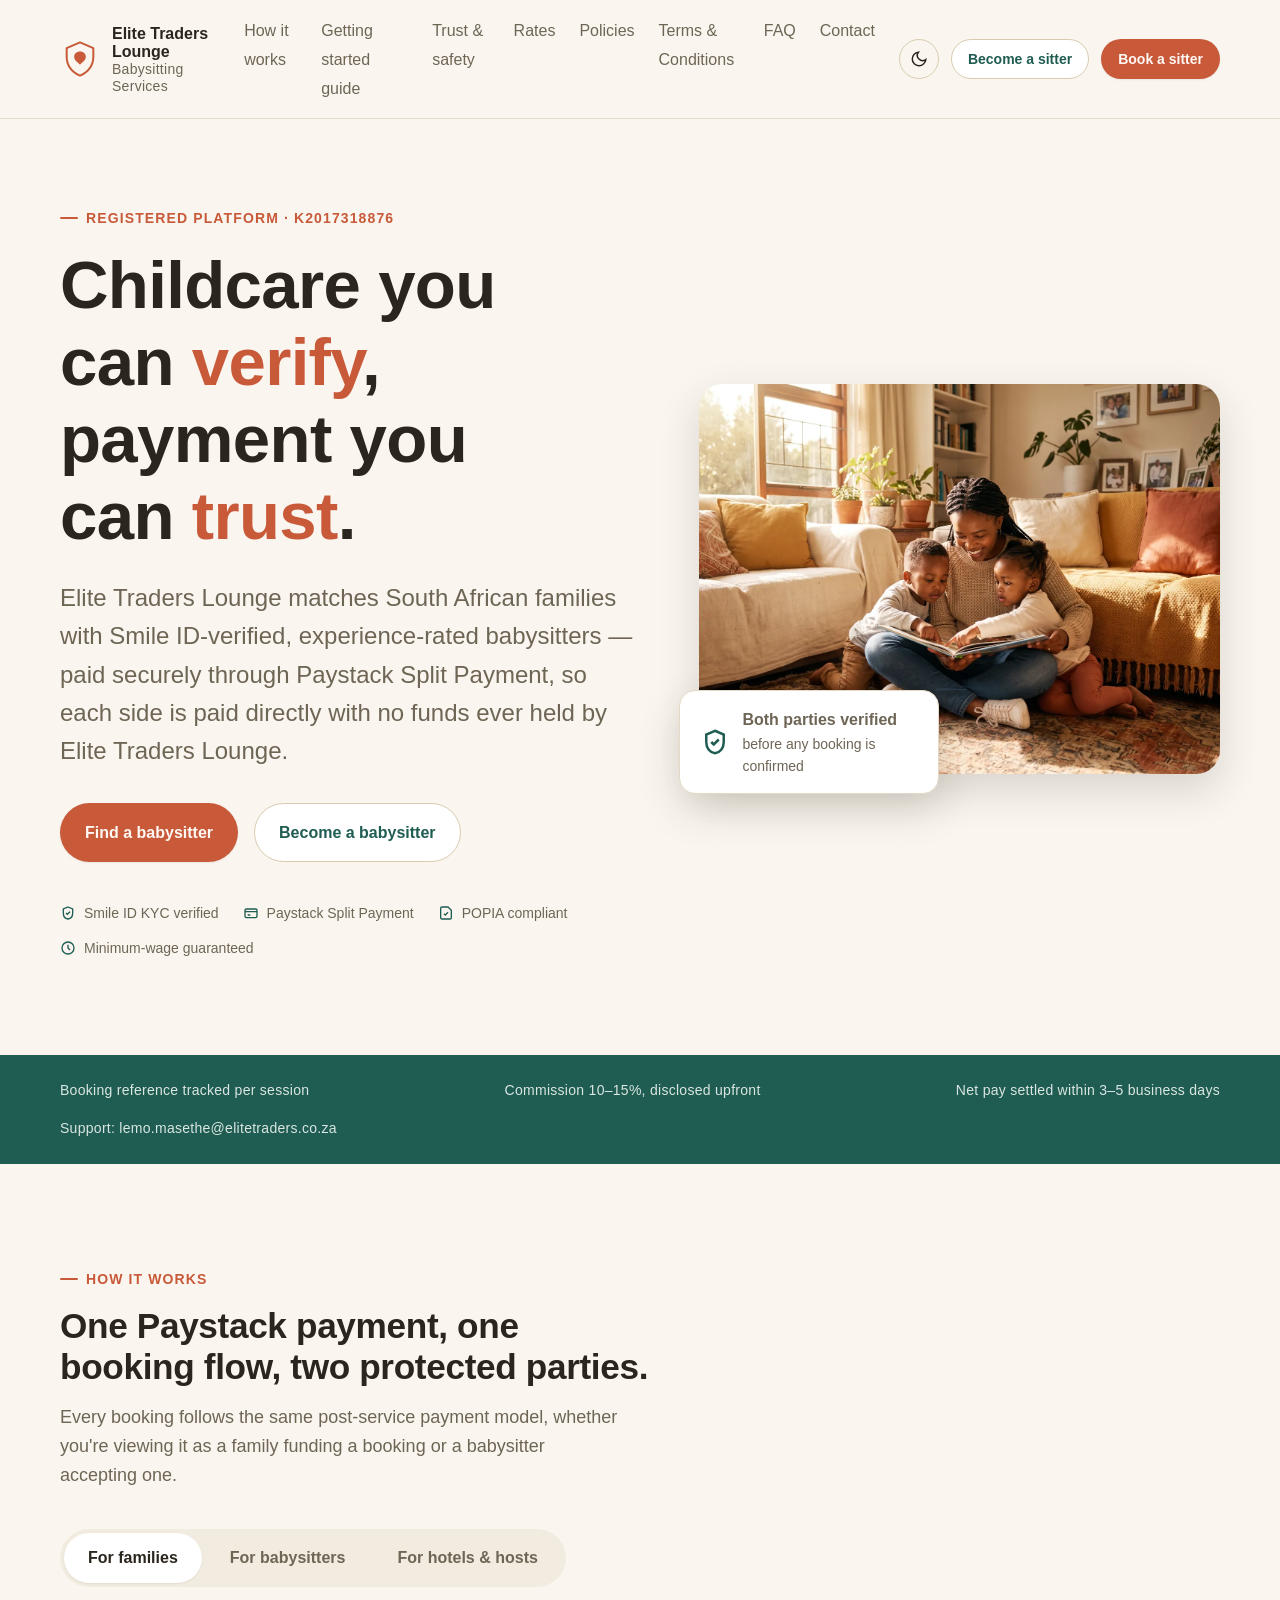
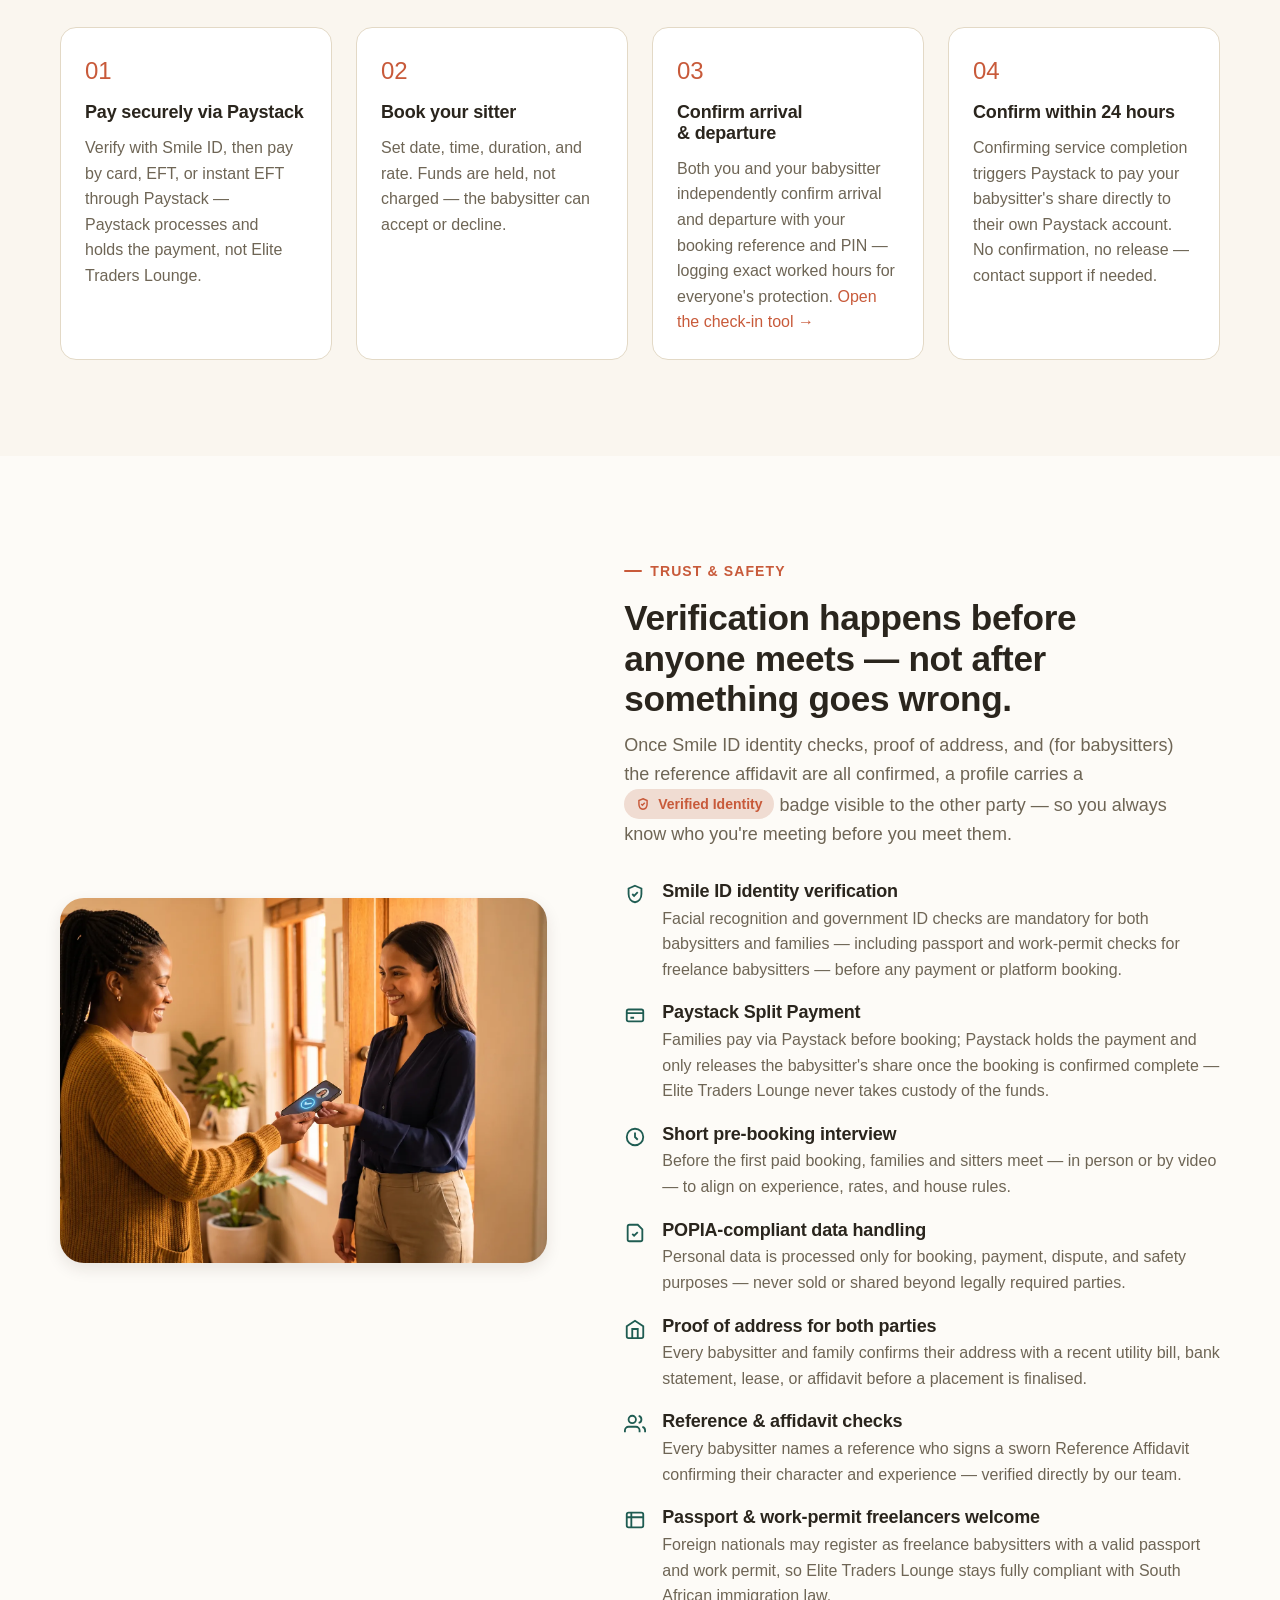
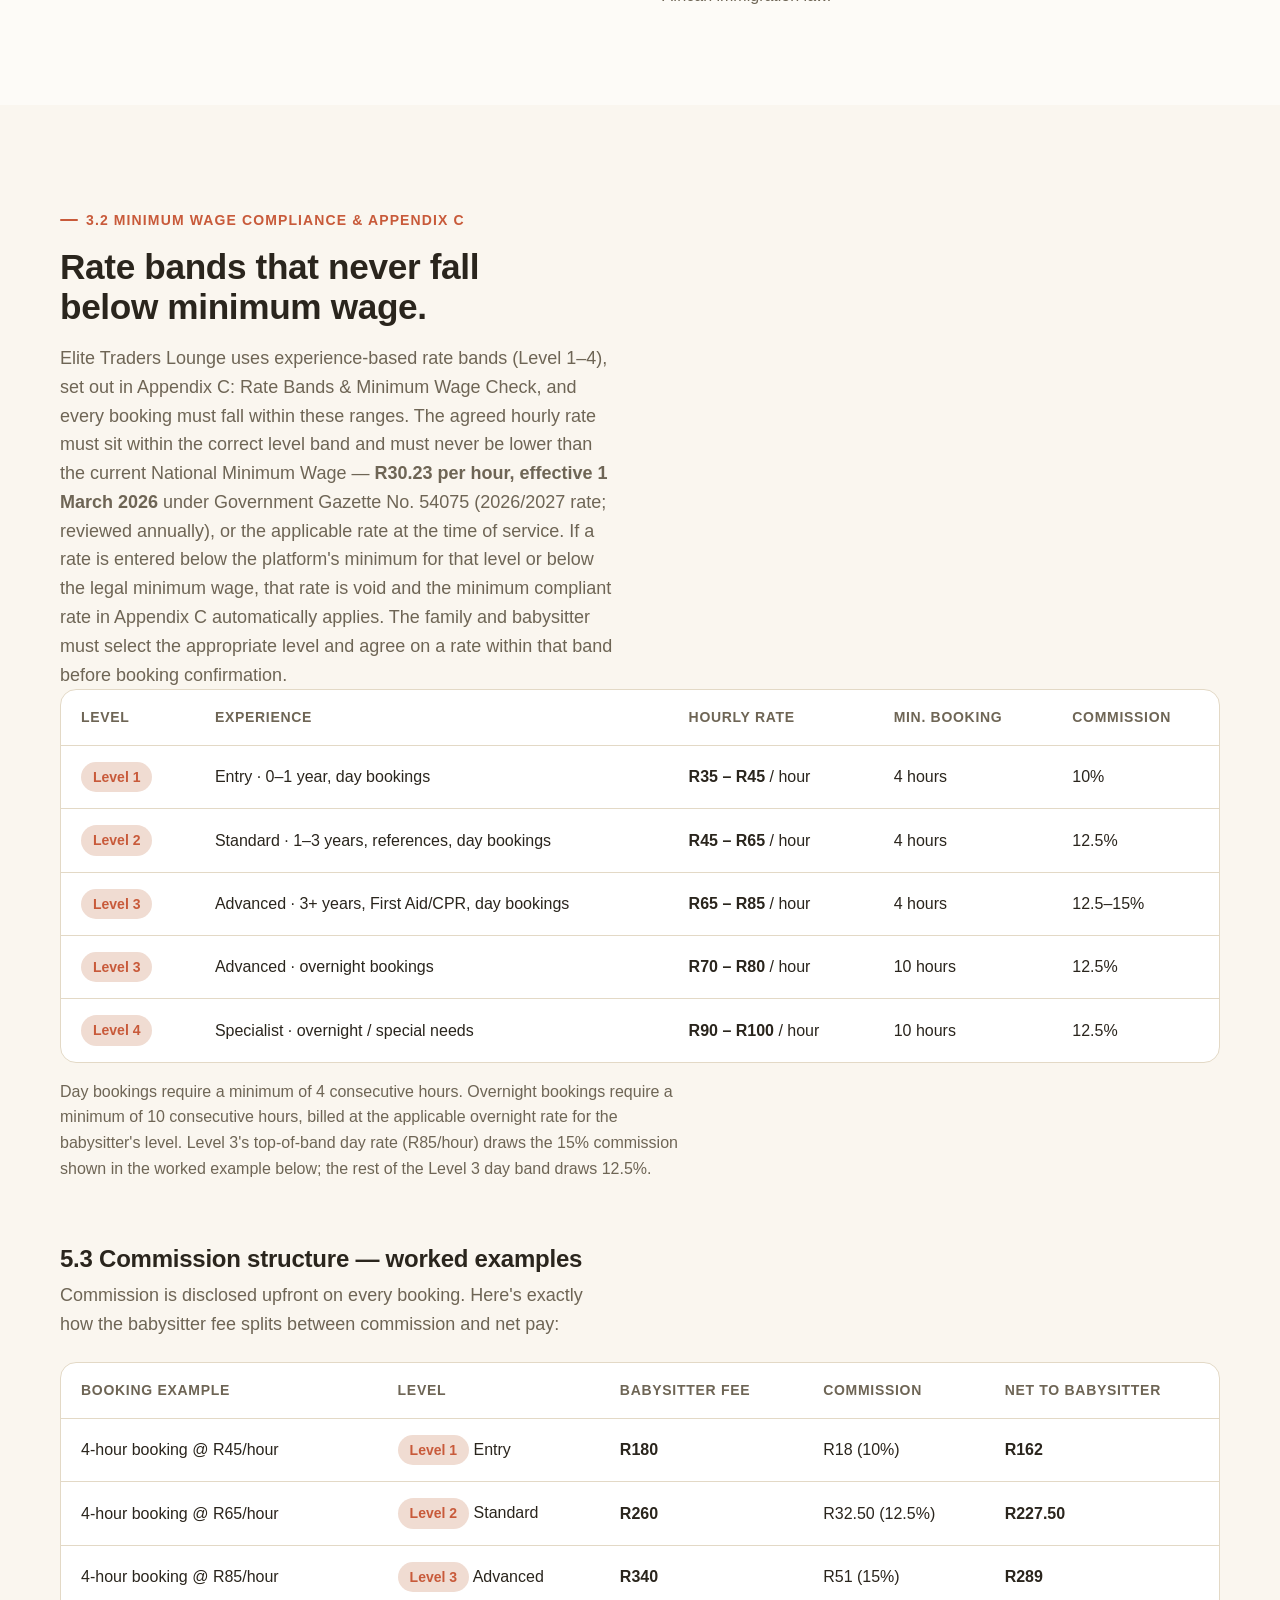
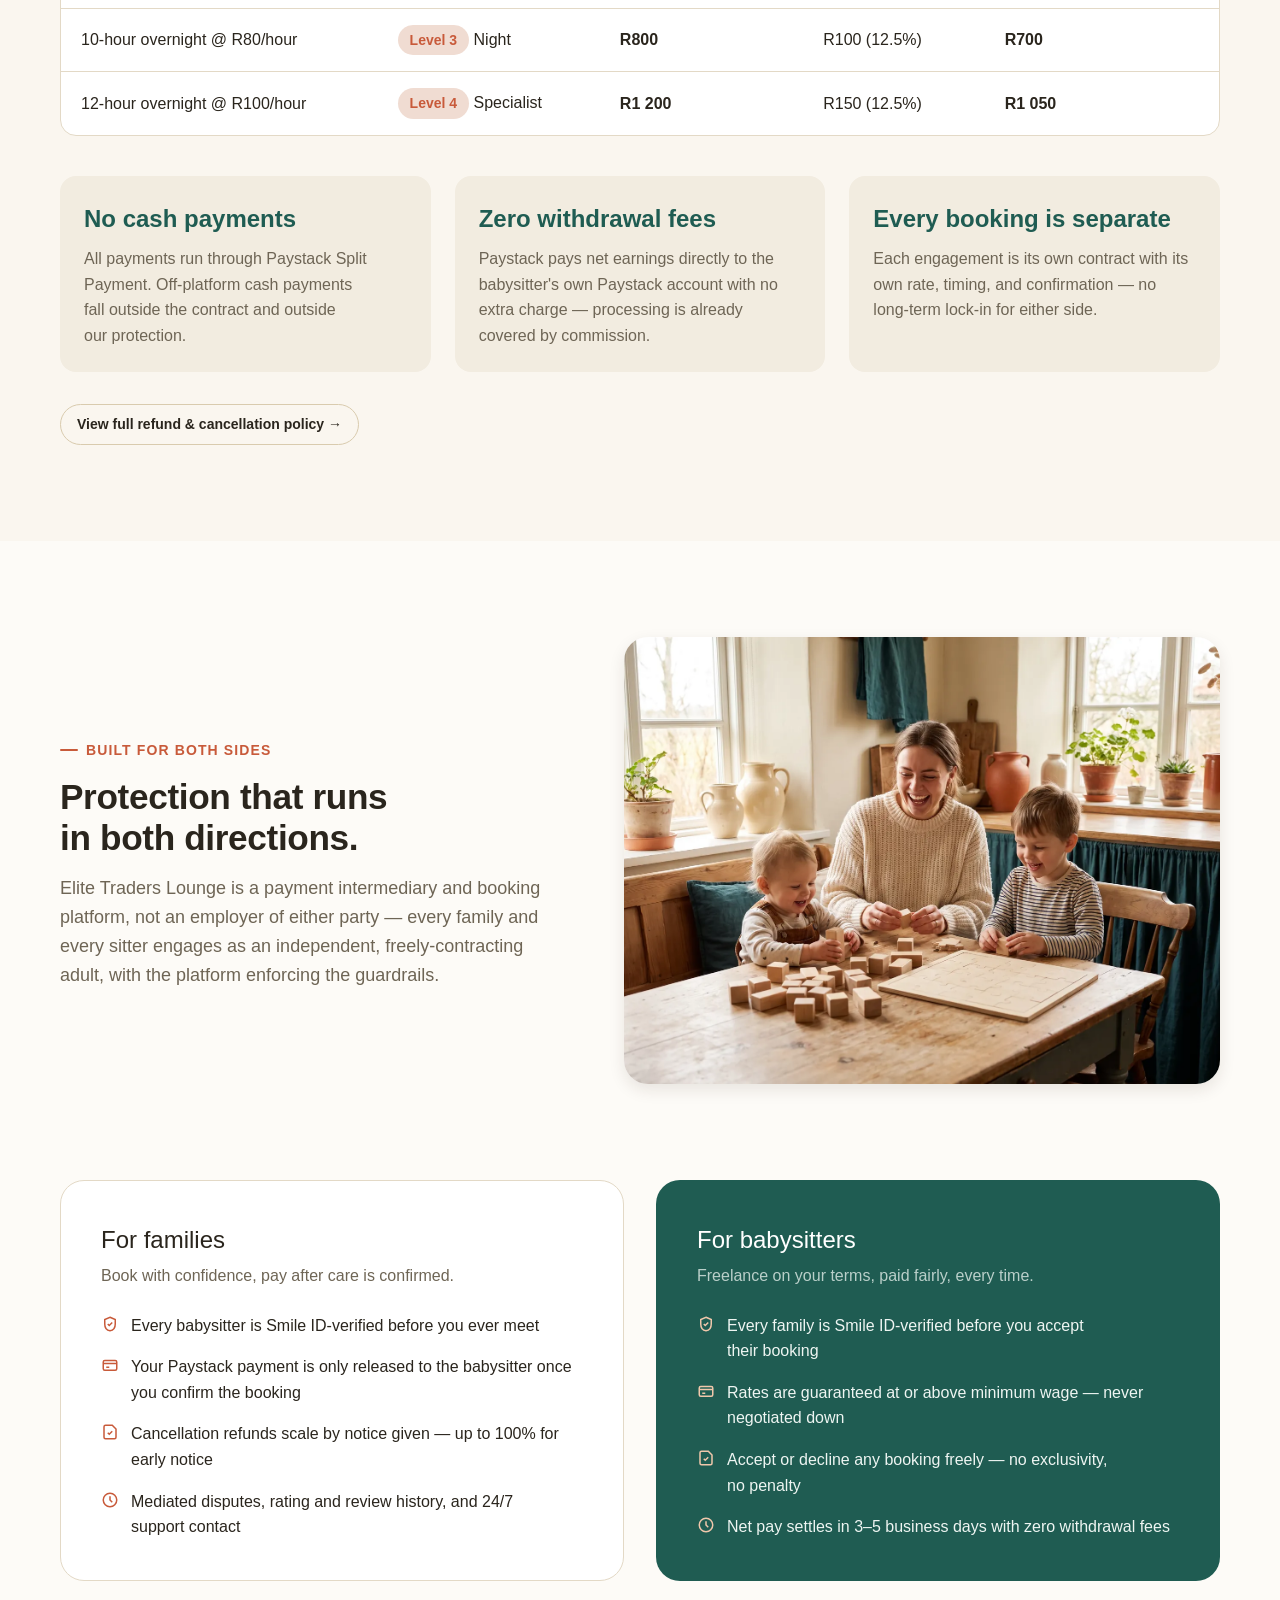
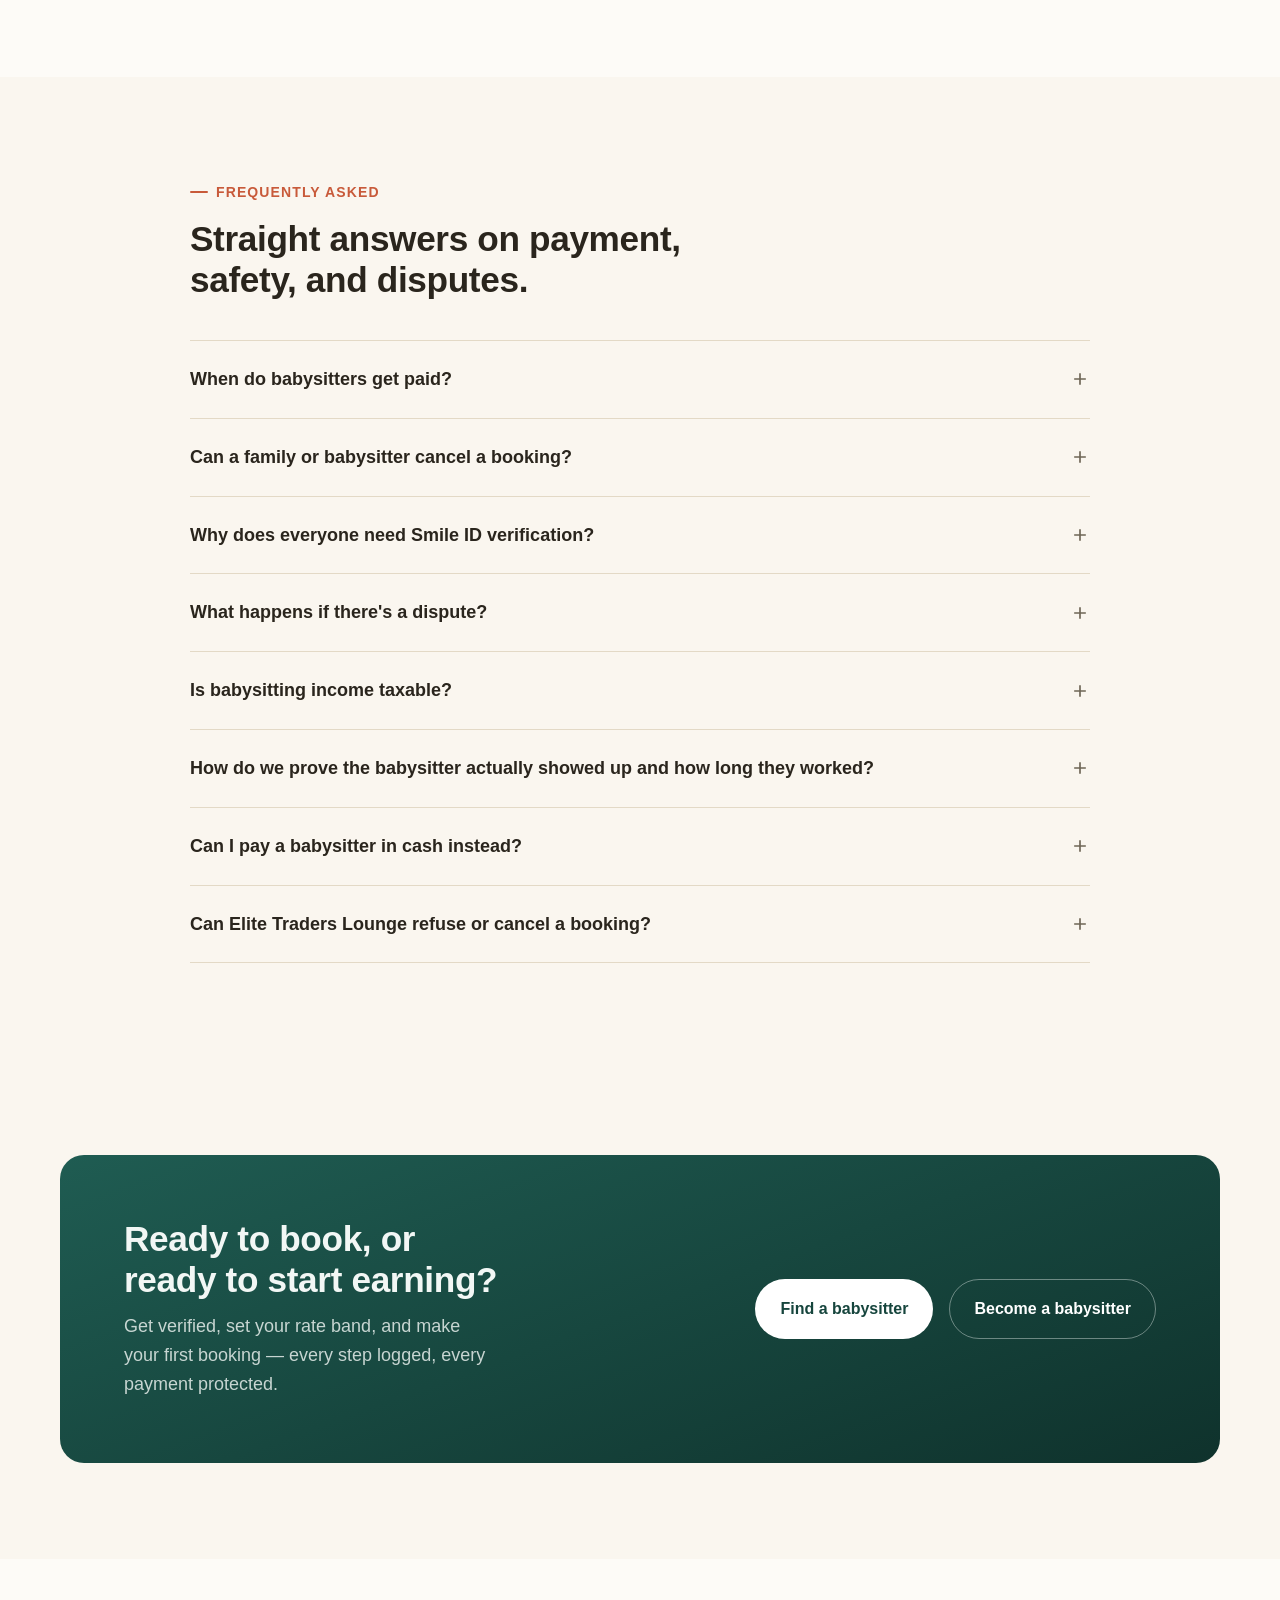
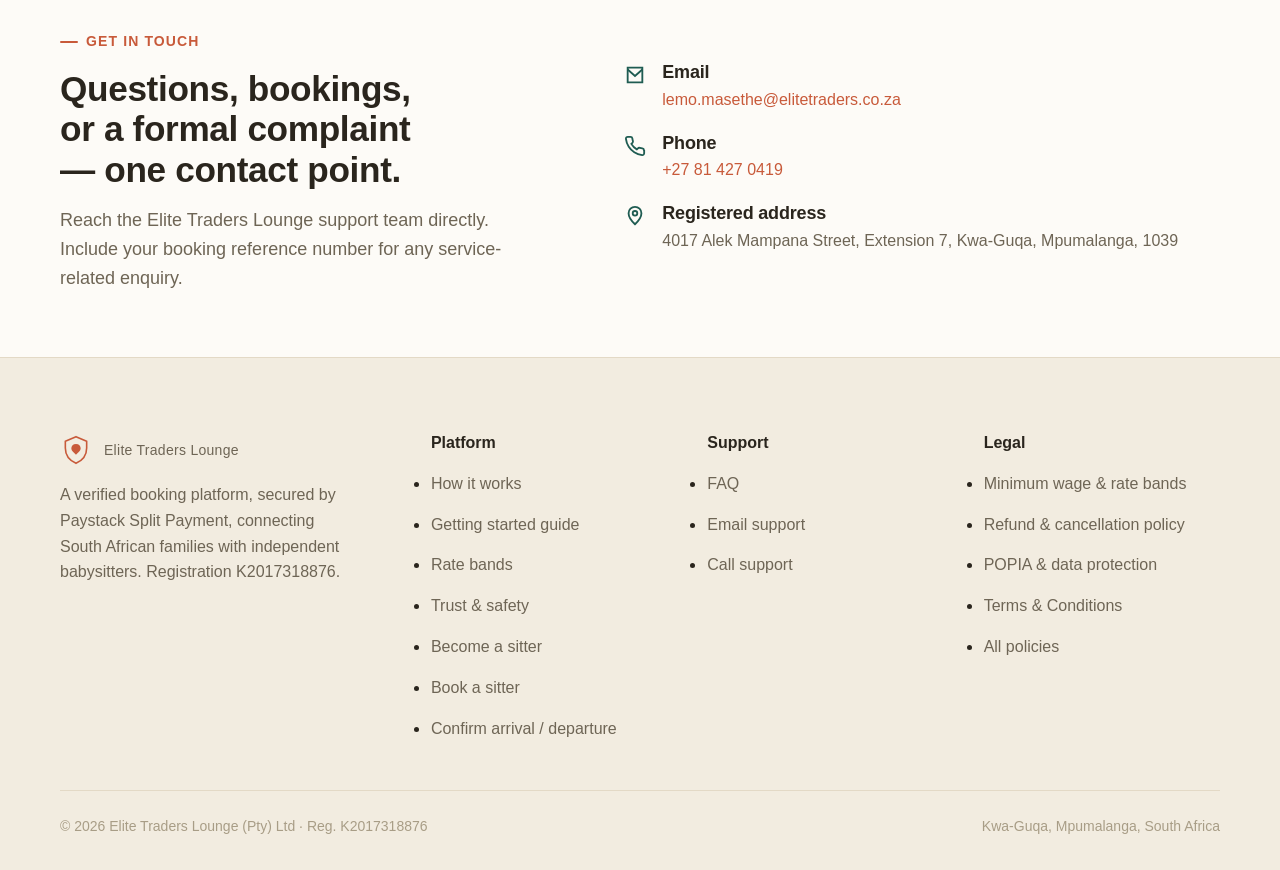
==== commit 7cd6ecd5: "Add hotel/Airbnb partner tab with inquiry form and backend endpoint" ====
--- a/index.html
+++ b/index.html
@@ -140,6 +140,7 @@
       <div class="tabs" role="tablist" aria-label="View booking flow by role" style="margin-top: var(--space-10);">
         <button class="tab" role="tab" aria-selected="true" id="tab-family" aria-controls="panel-family" data-tab="family">For families</button>
         <button class="tab" role="tab" aria-selected="false" id="tab-sitter" aria-controls="panel-sitter" data-tab="sitter">For babysitters</button>
+        <button class="tab" role="tab" aria-selected="false" id="tab-partners" aria-controls="panel-partners" data-tab="partners">For hotels &amp; hosts</button>
       </div>
 
       <div class="steps" id="panel-family" role="tabpanel" aria-labelledby="tab-family">
@@ -201,6 +202,98 @@
             <h3>Get paid</h3>
             <p>Once the family confirms, Paystack pays your net amount (after the 10–15% commission) directly to your own Paystack account in 3–5 business days.</p>
           </div>
+        </div>
+      </div>
+
+      <div class="steps" id="panel-partners" role="tabpanel" aria-labelledby="tab-partners" hidden>
+        <div class="step is-active" data-panel="partners">
+          <div class="step-card">
+            <span class="step-card__num">01</span>
+            <h3>Tell us about your property</h3>
+            <p>Run a hotel, guesthouse, or Airbnb/BnB? Send us your details using the form below, or email us directly — we'll reply within 2 business days.</p>
+          </div>
+        </div>
+        <div class="step is-active" data-panel="partners">
+          <div class="step-card">
+            <span class="step-card__num">02</span>
+            <h3>We set up your partnership</h3>
+            <p>We agree a simple referral arrangement so your guests can book directly through Elite Traders Lounge, with the same Smile ID checks and Paystack Split Payment protection used on every booking.</p>
+          </div>
+        </div>
+        <div class="step is-active" data-panel="partners">
+          <div class="step-card">
+            <span class="step-card__num">03</span>
+            <h3>Your guests book with confidence</h3>
+            <p>Offer verified childcare as a guest amenity — no extra staff and no liability for your property, since every babysitter is background-checked and identity-verified before meeting a guest's child.</p>
+          </div>
+        </div>
+
+        <div style="grid-column: 1 / -1; margin-top: var(--space-10); max-width: 640px;">
+        <div class="form-section">
+          <div class="form-section__title">Partner with us</div>
+          <div class="form-section__hint">Email us directly, or send your details using the short form below.</div>
+        </div>
+        <div class="check-list" style="margin-top: 0; margin-bottom: var(--space-6);">
+          <div class="check-item">
+            <svg viewBox="0 0 24 24" fill="none" stroke="currentColor" stroke-width="2"><path d="M4 4h16v16H4z" fill="none"/><path d="M4 6l8 7 8-7"/></svg>
+            <div>
+              <h3>Email</h3>
+              <p><a href="mailto:lemo.masethe@elitetraders.co.za?subject=Hotel%2FAirbnb%20partnership%20inquiry">lemo.masethe@elitetraders.co.za</a></p>
+            </div>
+          </div>
+        </div>
+
+        <form id="partner-form" novalidate>
+          <div class="field-grid">
+            <div class="field">
+              <label for="partner_business_name">Hotel / property name</label>
+              <input type="text" id="partner_business_name" name="business_name" required minlength="2" maxlength="150" />
+            </div>
+            <div class="field">
+              <label for="partner_property_type">Property type</label>
+              <select id="partner_property_type" name="property_type" required>
+                <option value="">Select one</option>
+                <option value="Hotel">Hotel</option>
+                <option value="Guesthouse">Guesthouse</option>
+                <option value="Airbnb / BnB">Airbnb / BnB</option>
+                <option value="Other">Other</option>
+              </select>
+            </div>
+          </div>
+          <div class="field-grid">
+            <div class="field">
+              <label for="partner_contact_name">Your name</label>
+              <input type="text" id="partner_contact_name" name="contact_name" required minlength="2" maxlength="120" />
+            </div>
+            <div class="field">
+              <label for="partner_phone">Phone number</label>
+              <input type="tel" id="partner_phone" name="phone" required minlength="7" maxlength="20" />
+            </div>
+          </div>
+          <div class="field-grid">
+            <div class="field">
+              <label for="partner_email">Email address</label>
+              <input type="email" id="partner_email" name="email" required />
+            </div>
+            <div class="field">
+              <label for="partner_city">City / town</label>
+              <input type="text" id="partner_city" name="city" maxlength="80" />
+            </div>
+          </div>
+          <div class="field">
+            <label for="partner_message">Tell us a bit about your property (optional)</label>
+            <textarea id="partner_message" name="message" rows="3" maxlength="1000"></textarea>
+          </div>
+
+          <div class="alert alert--error" id="partner-error" hidden>
+            <p id="partner-error-text"></p>
+          </div>
+          <div class="alert alert--success" id="partner-success" hidden>
+            <p>Thank you — we've received your details and will be in touch within 2 business days.</p>
+          </div>
+
+          <button type="submit" class="btn btn--primary" id="partner-submit">Send partnership inquiry</button>
+        </form>
         </div>
       </div>
     </div>
@@ -660,6 +753,7 @@
   </div>
 </footer>
 
+<script src="./api.js" defer></script>
 <script src="./app.js" defer></script>
 </body>
 </html>
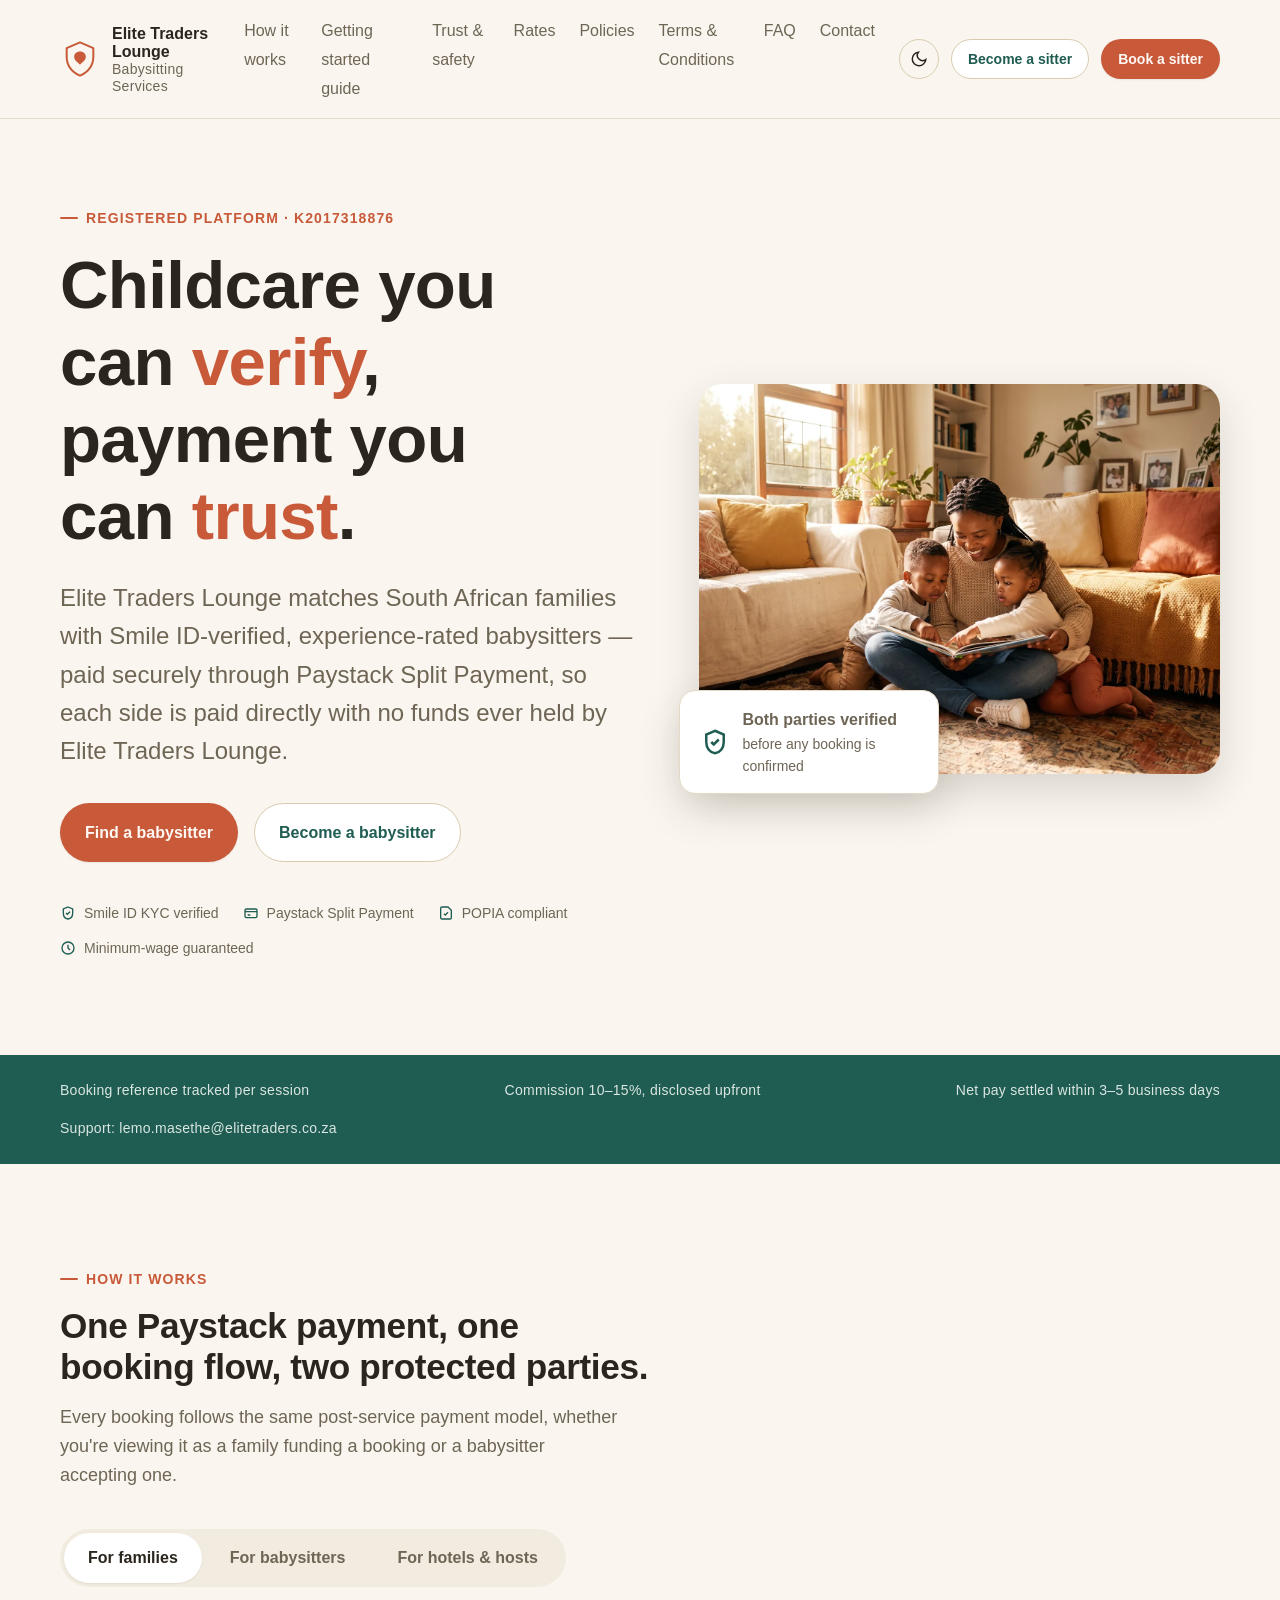
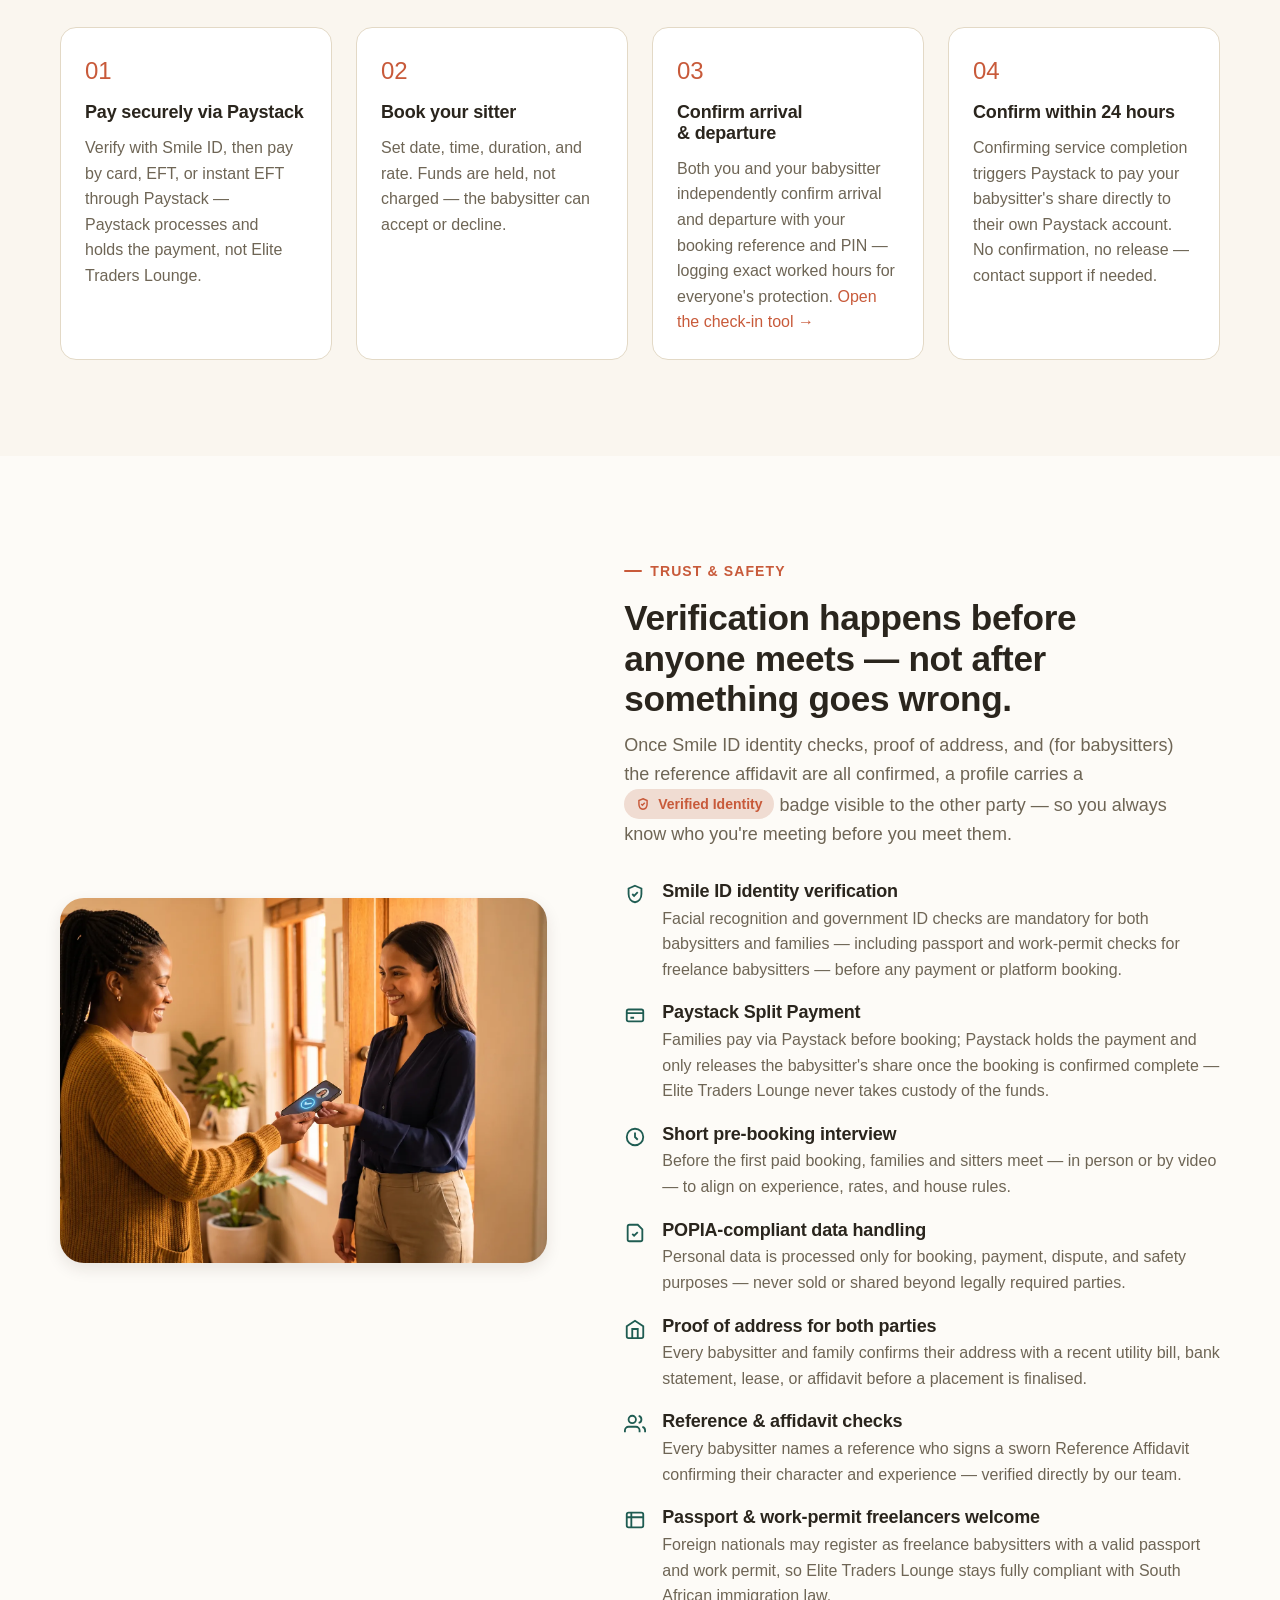
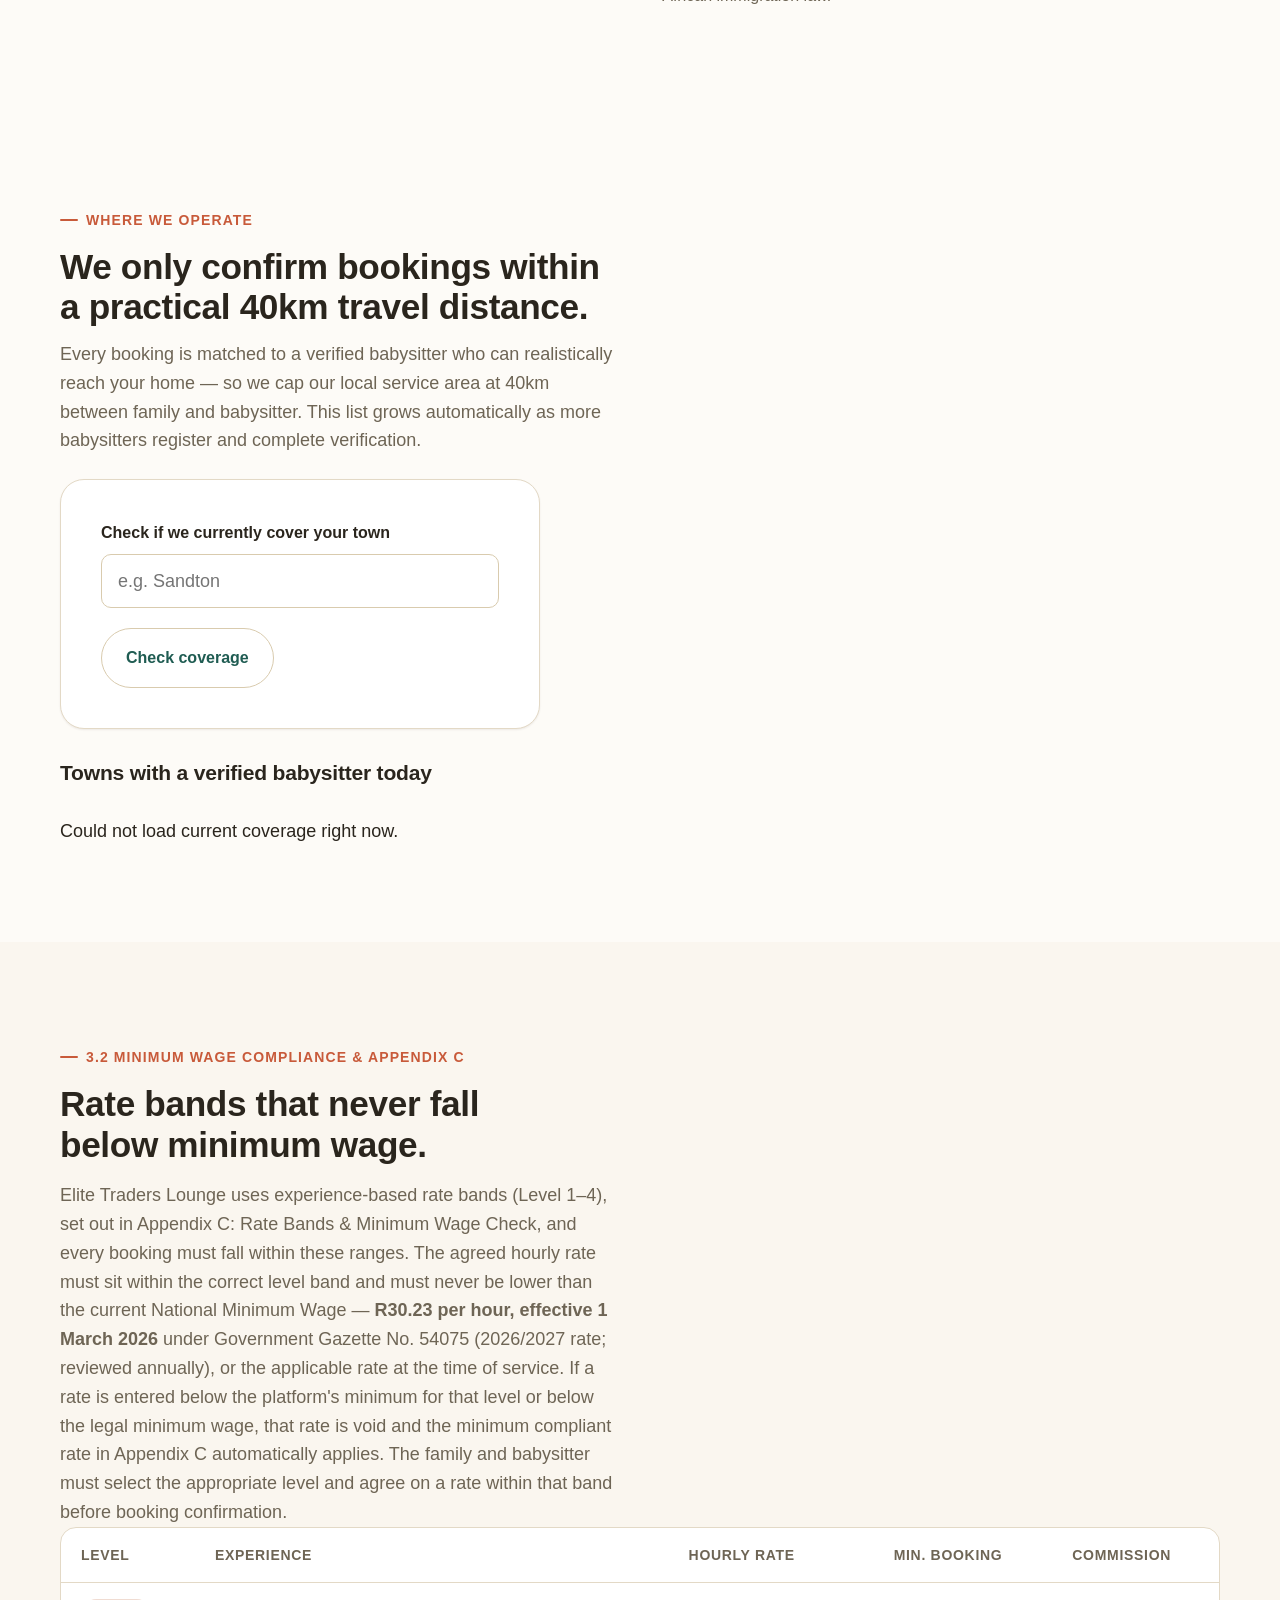
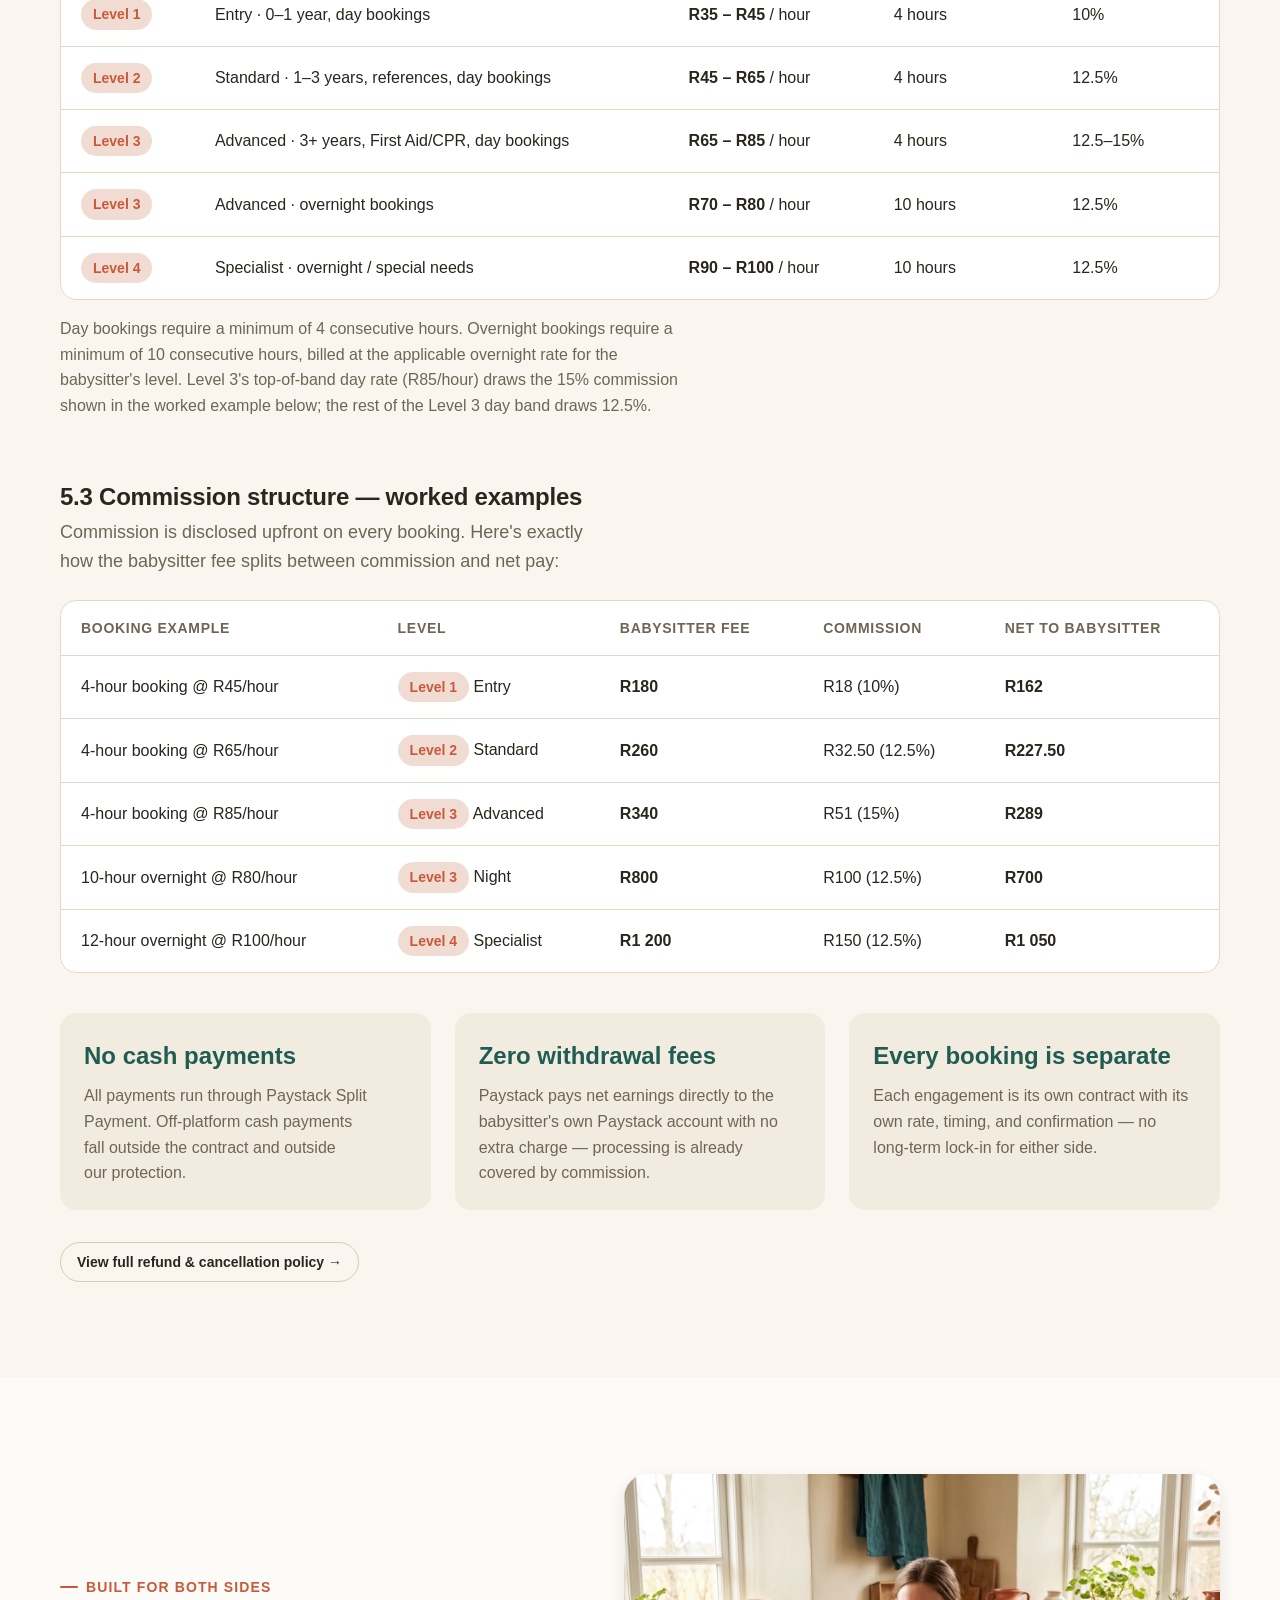
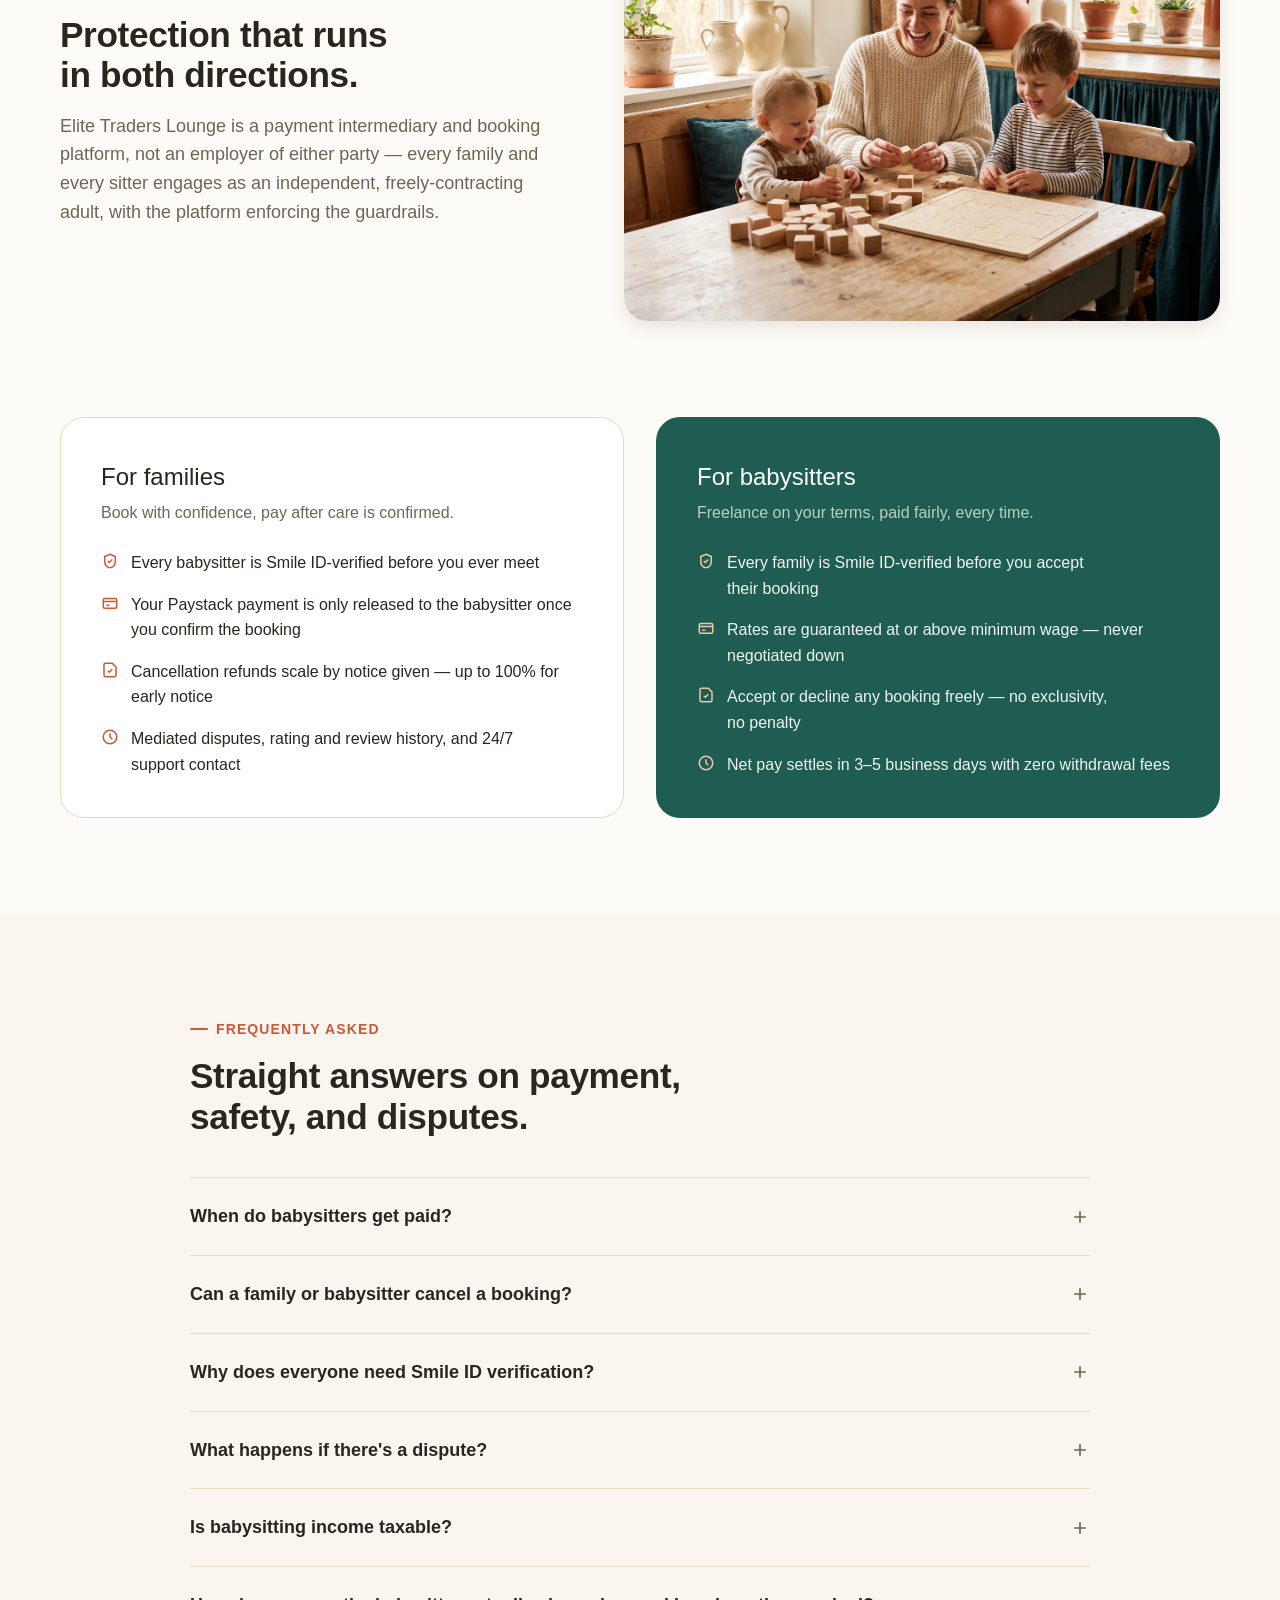
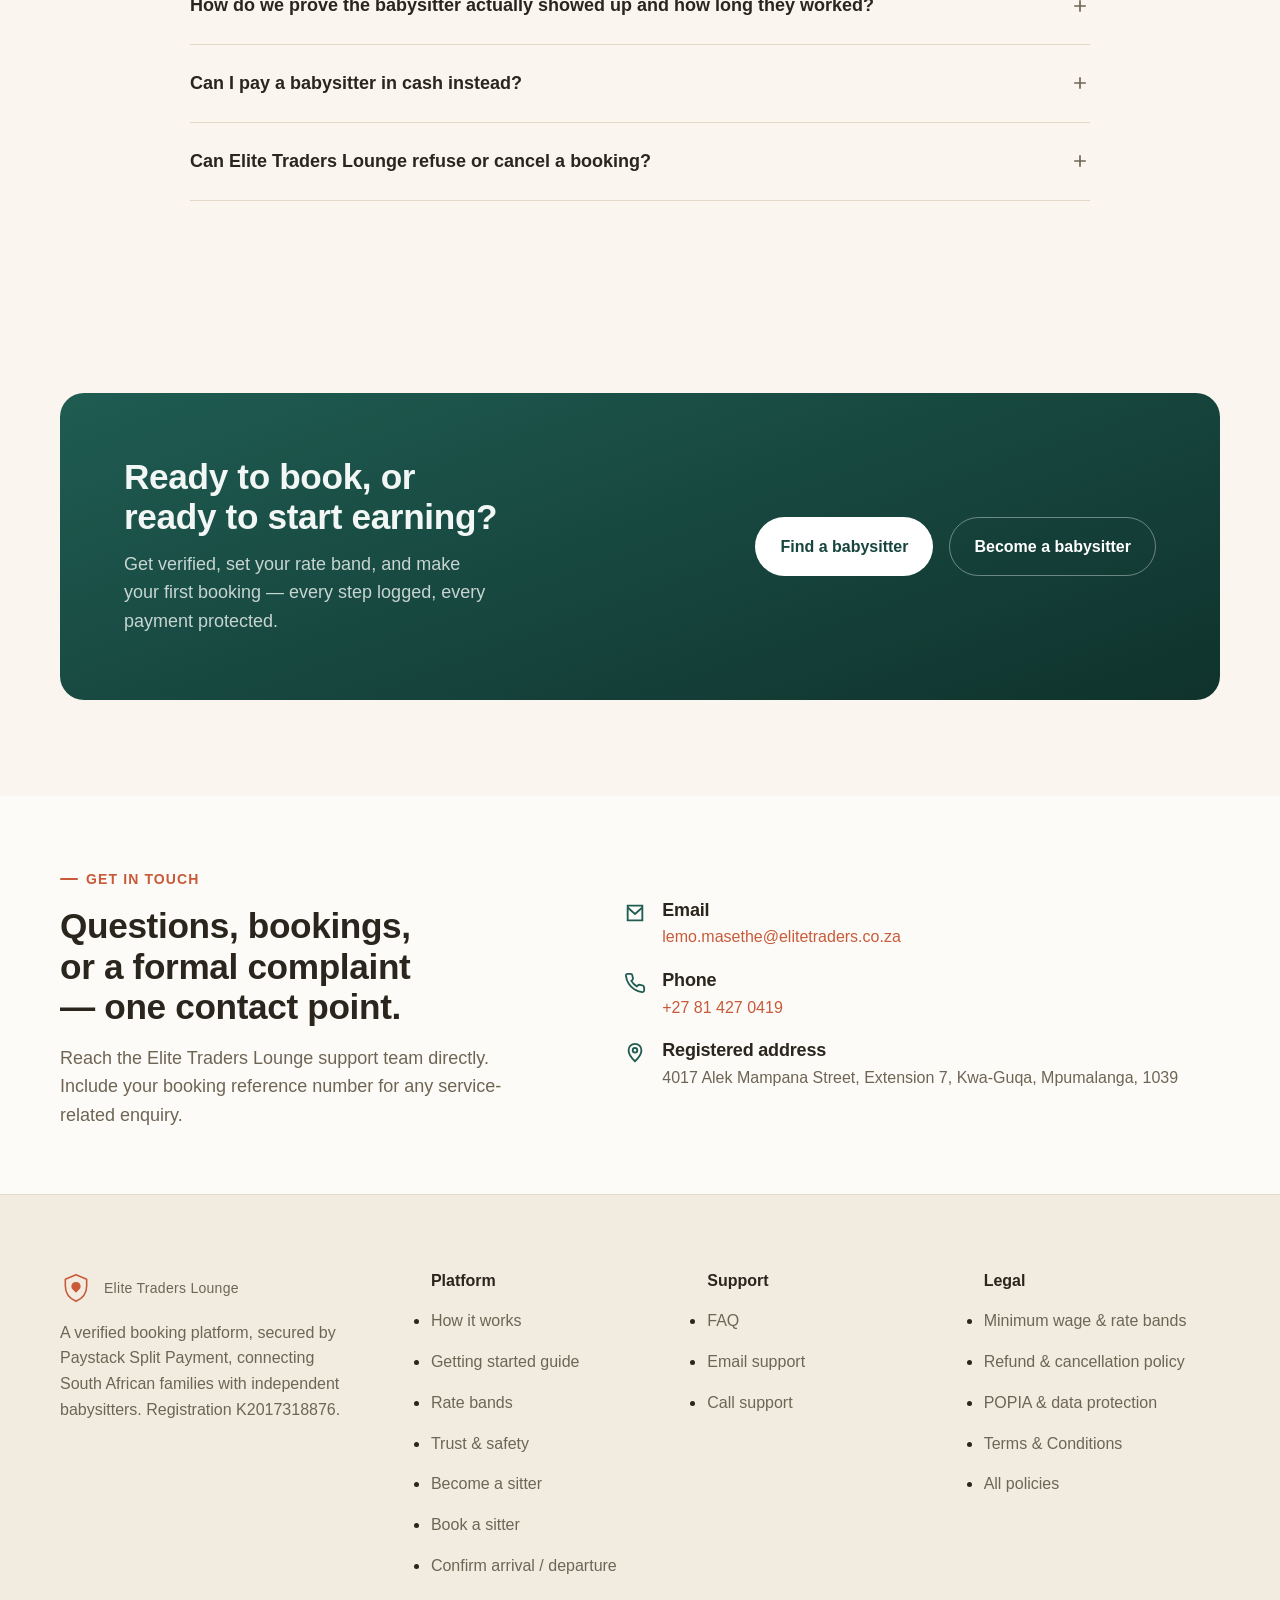
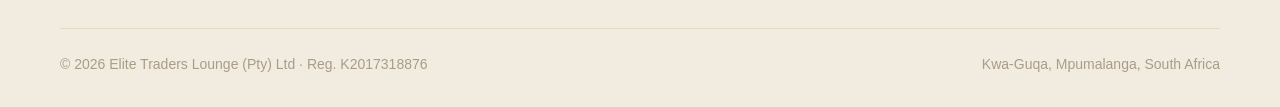
==== commit ded1da45: "Add location/distance matching: 40km local service area for bookings - Fix Postgres executescript() " ====
--- a/index.html
+++ b/index.html
@@ -362,6 +362,29 @@
             </div>
           </div>
         </div>
+      </div>
+    </div>
+  </section>
+
+  <!-- SERVICE AREA / COVERAGE -->
+  <section class="section-pad" id="service-area" style="background: var(--color-surface-2);">
+    <div class="container">
+      <span class="eyebrow">Where we operate</span>
+      <h2 class="section-title">We only confirm bookings within a practical 40km travel distance.</h2>
+      <p class="section-lede" style="margin-top: var(--space-3);">Every booking is matched to a verified babysitter who can realistically reach your home &mdash; so we cap our local service area at 40km between family and babysitter. This list grows automatically as more babysitters register and complete verification.</p>
+
+      <div class="form-shell" style="margin-top: var(--space-6); max-width: 480px;">
+        <div class="field">
+          <label for="coverage-town">Check if we currently cover your town</label>
+          <input type="text" id="coverage-town" placeholder="e.g. Sandton" maxlength="80" />
+        </div>
+        <button type="button" class="btn btn--secondary" id="coverage-check-btn">Check coverage</button>
+        <div id="home-coverage-result" class="alert" hidden></div>
+      </div>
+
+      <div style="margin-top: var(--space-8);">
+        <h3 style="margin-bottom: var(--space-3);">Towns with a verified babysitter today</h3>
+        <div id="service-areas-list" class="check-list"><p>Loading current coverage&hellip;</p></div>
       </div>
     </div>
   </section>
--- a/style.css
+++ b/style.css
@@ -1438,9 +1438,14 @@
   background: var(--color-secondary-highlight);
   color: var(--color-secondary);
 }
+.alert--warning {
+  background: var(--color-warning-highlight);
+  color: var(--color-warning);
+}
 [data-theme='dark'] .alert--success,
 [data-theme='dark'] .alert--error,
-[data-theme='dark'] .alert--info {
+[data-theme='dark'] .alert--info,
+[data-theme='dark'] .alert--warning {
   color: var(--color-text);
 }
 .alert[hidden] {
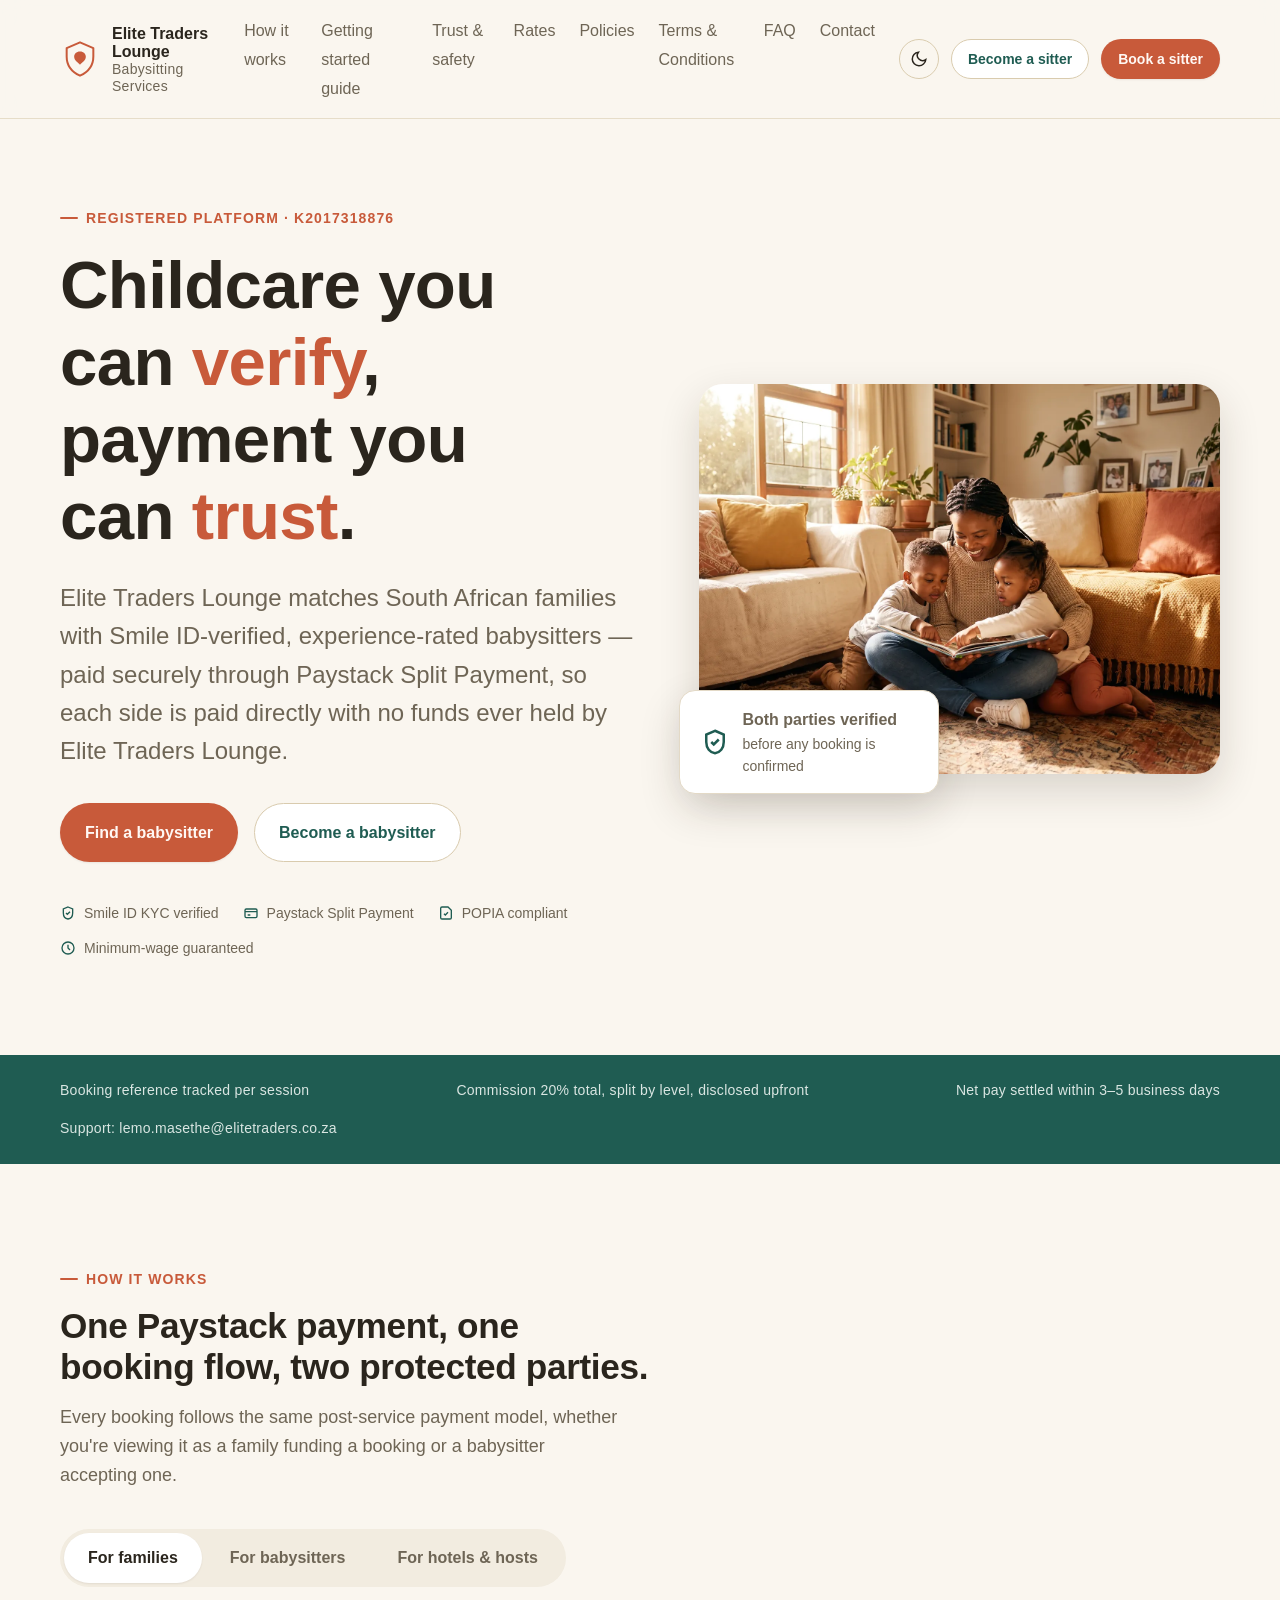
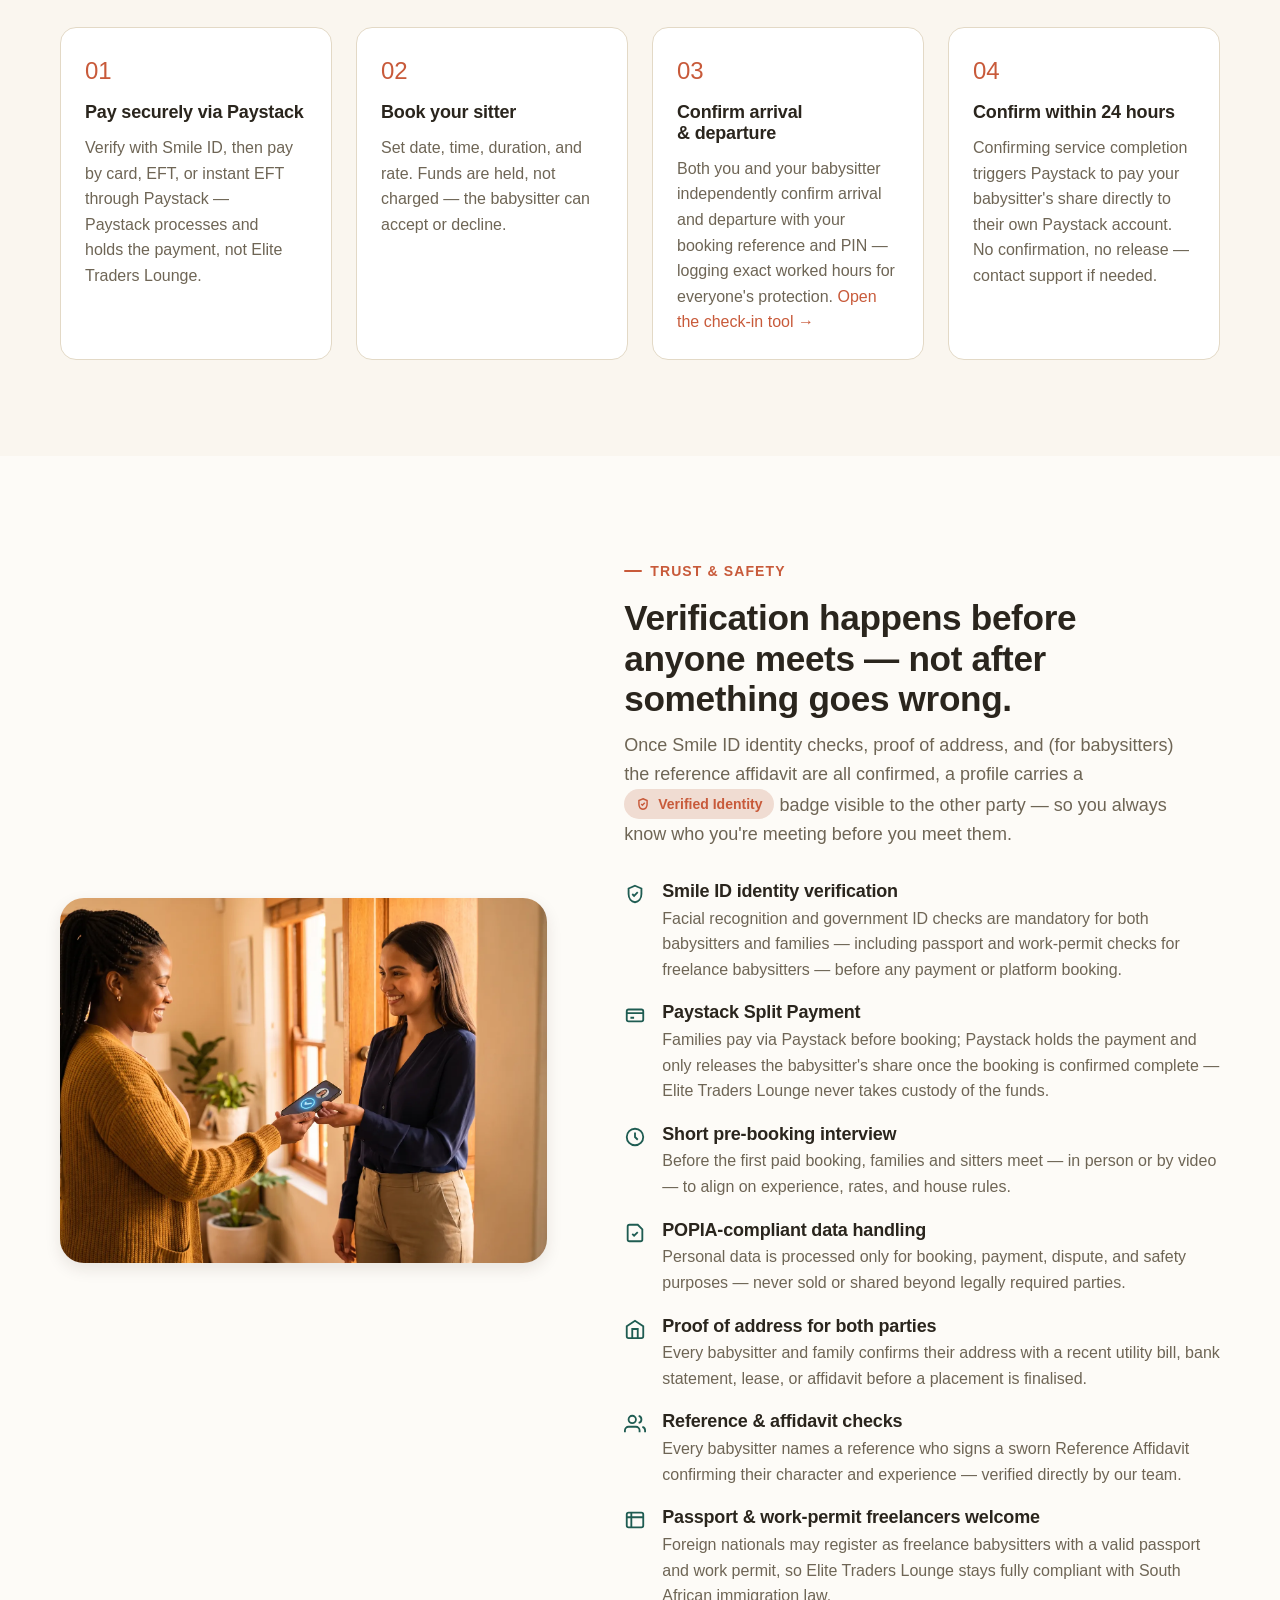
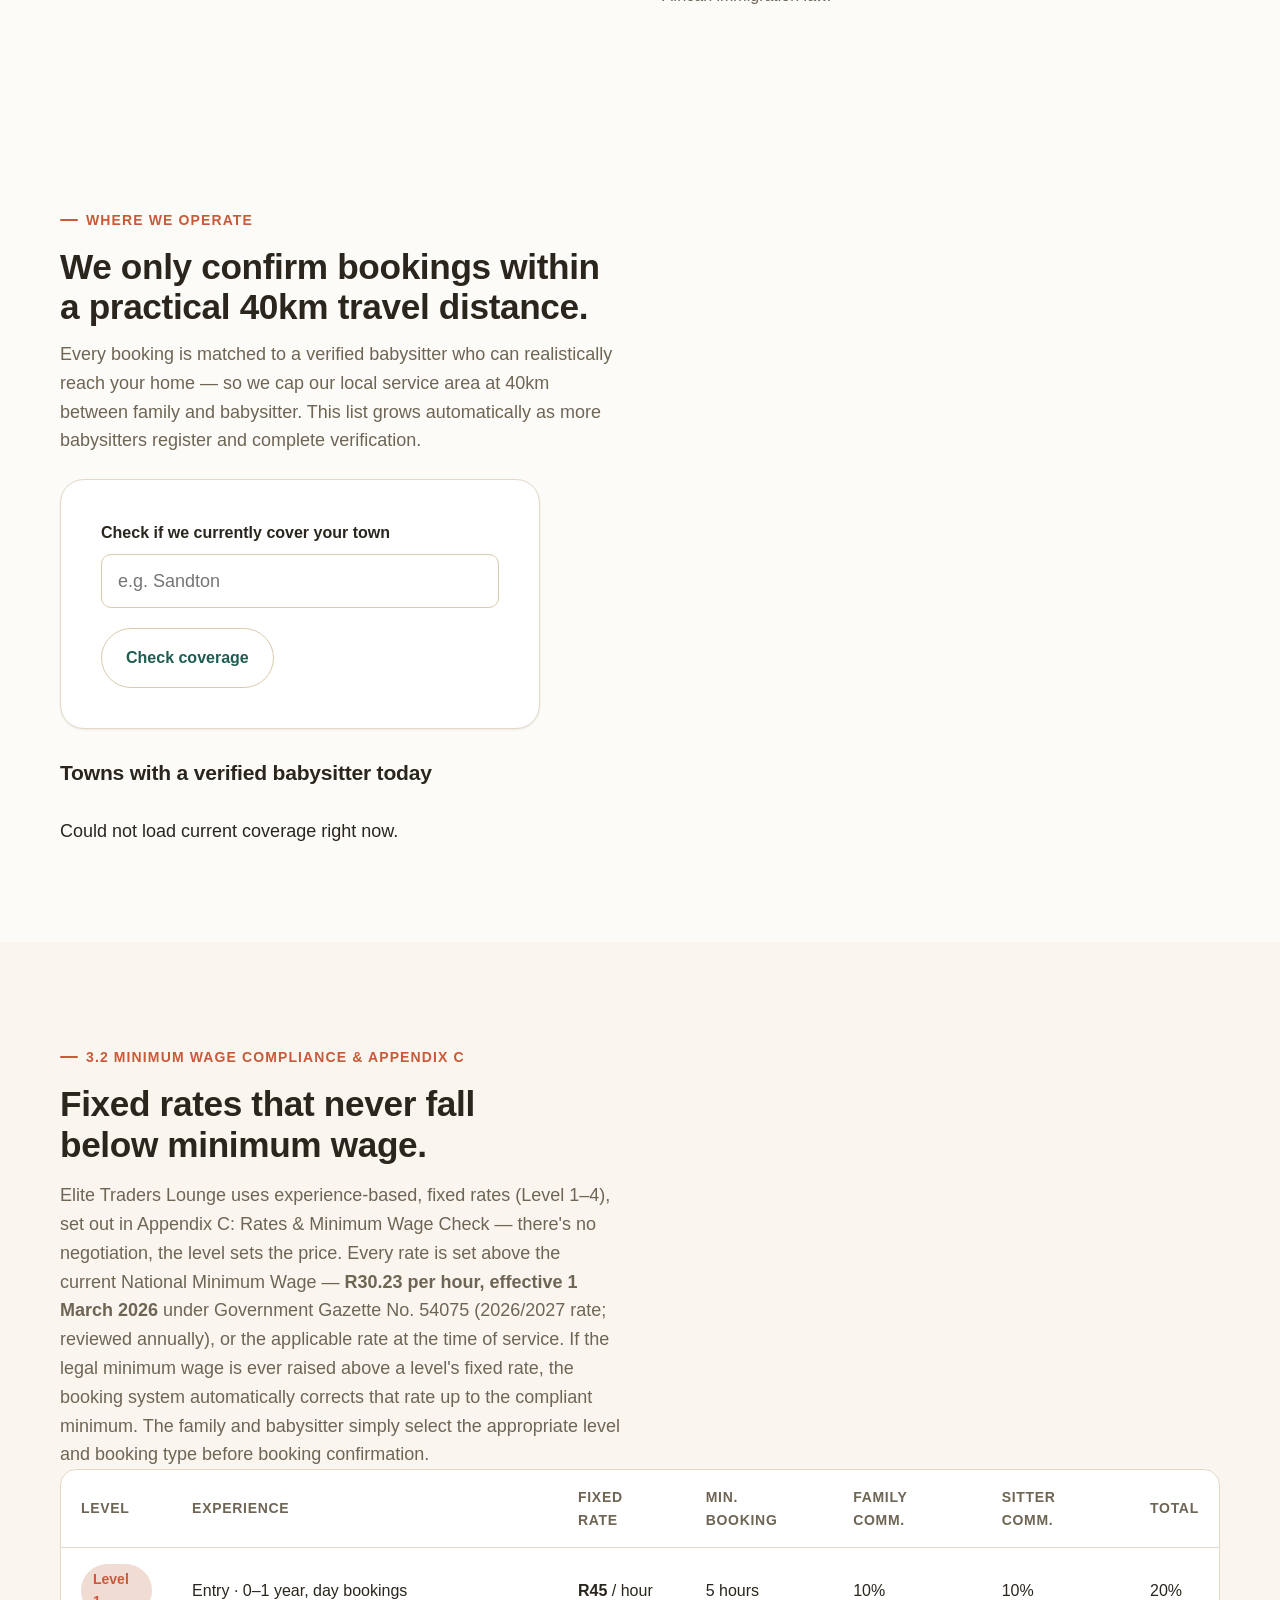
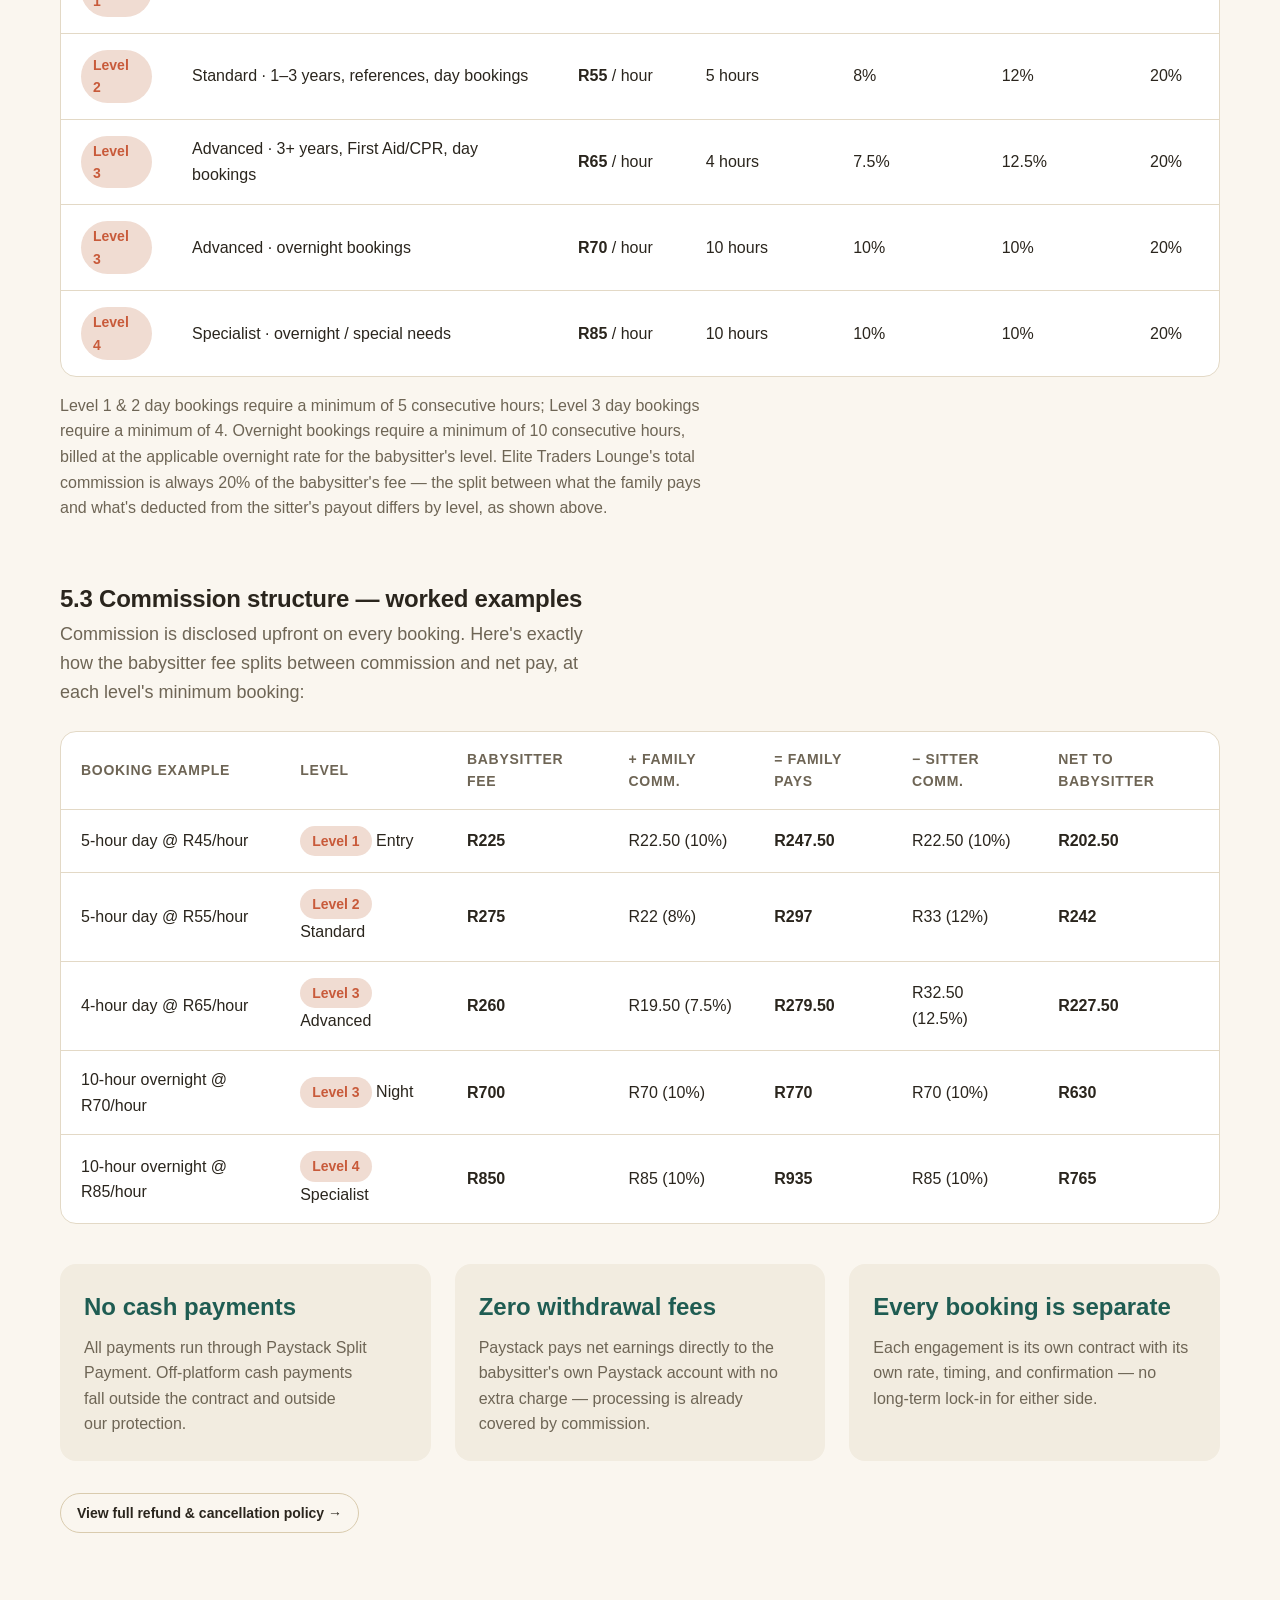
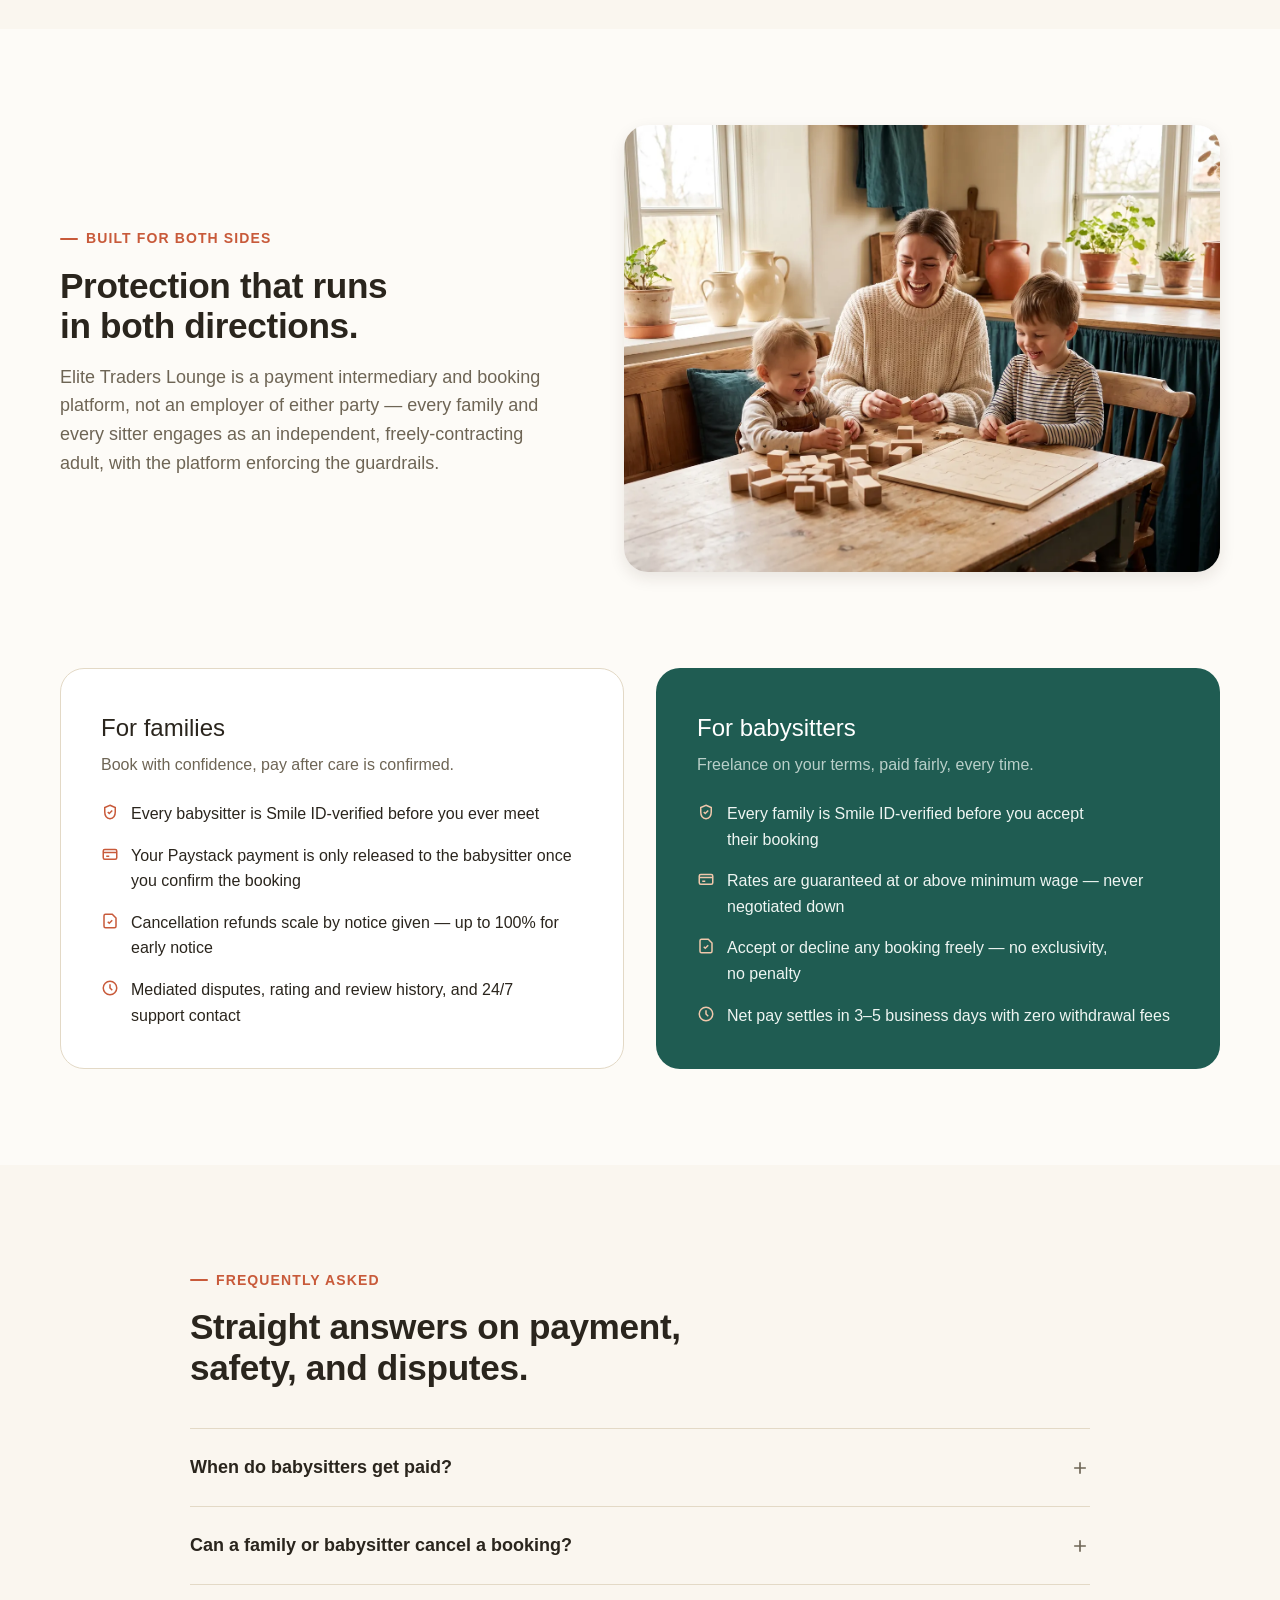
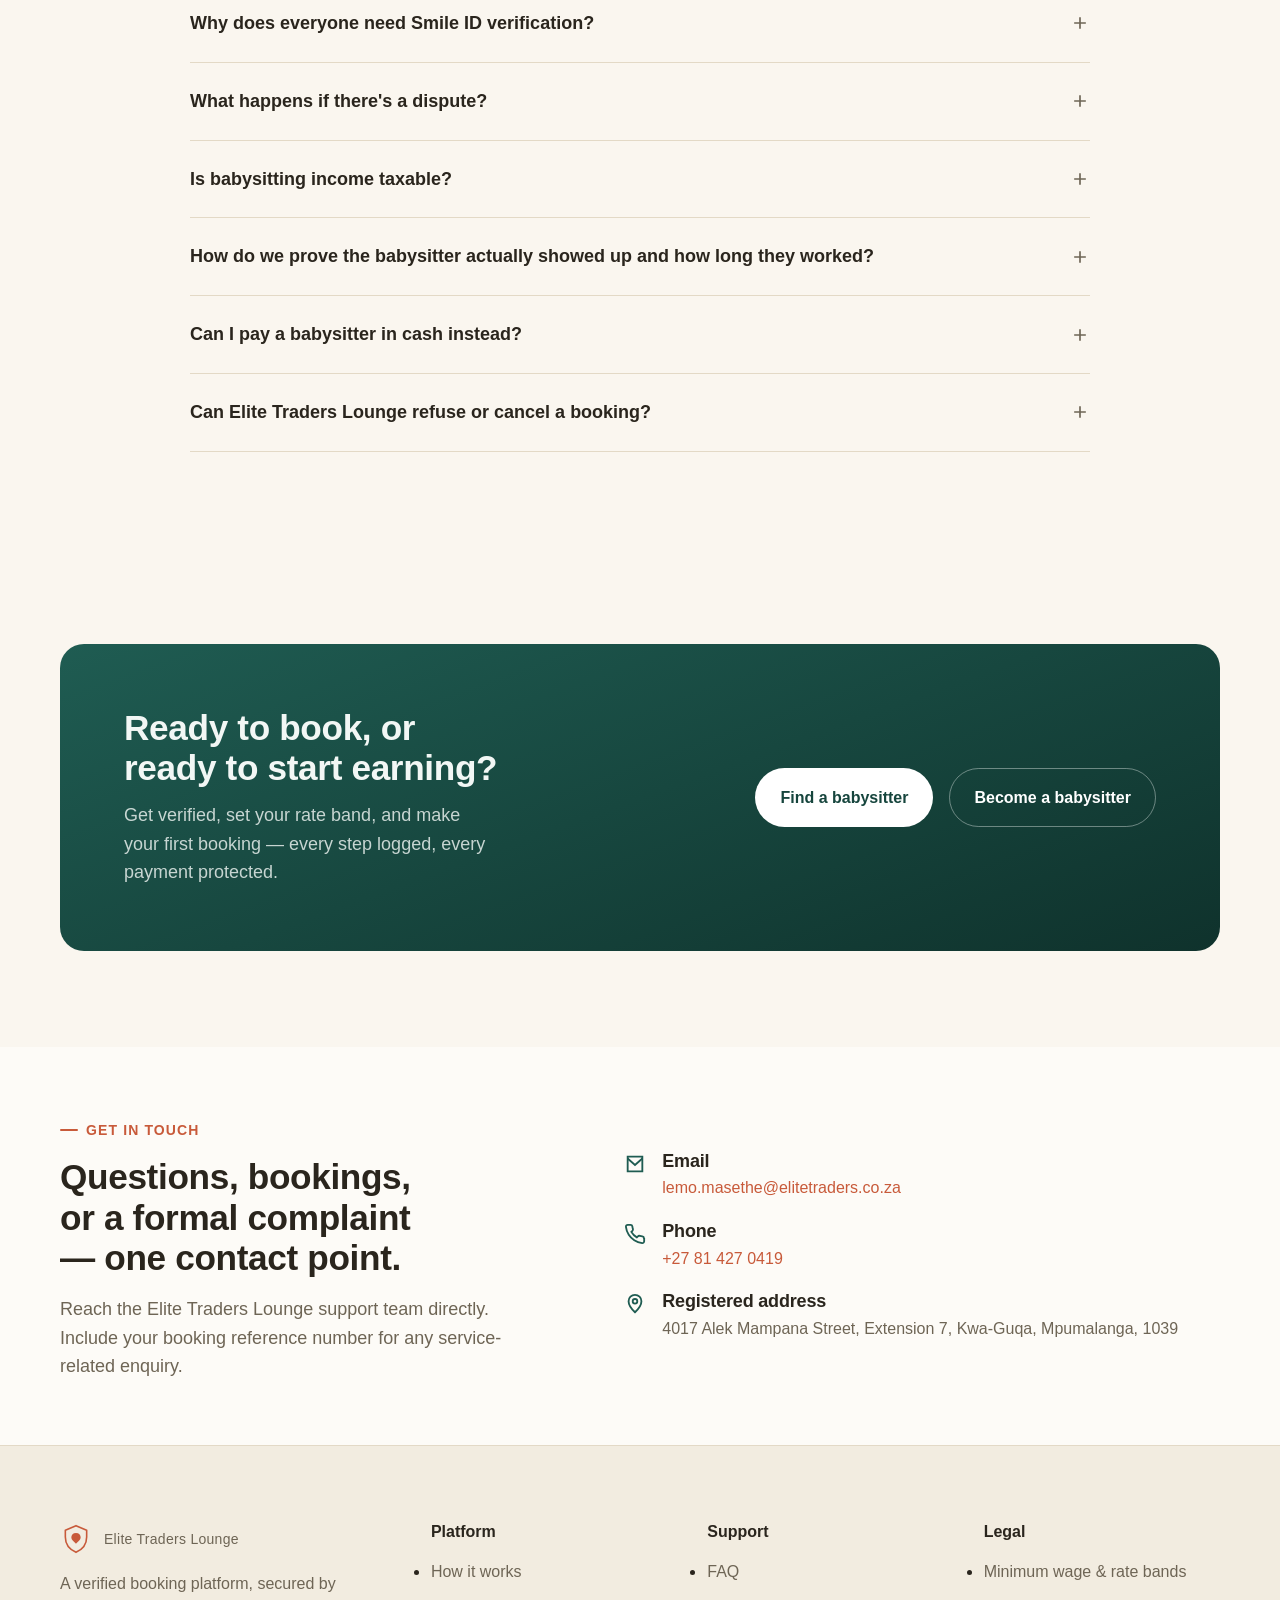
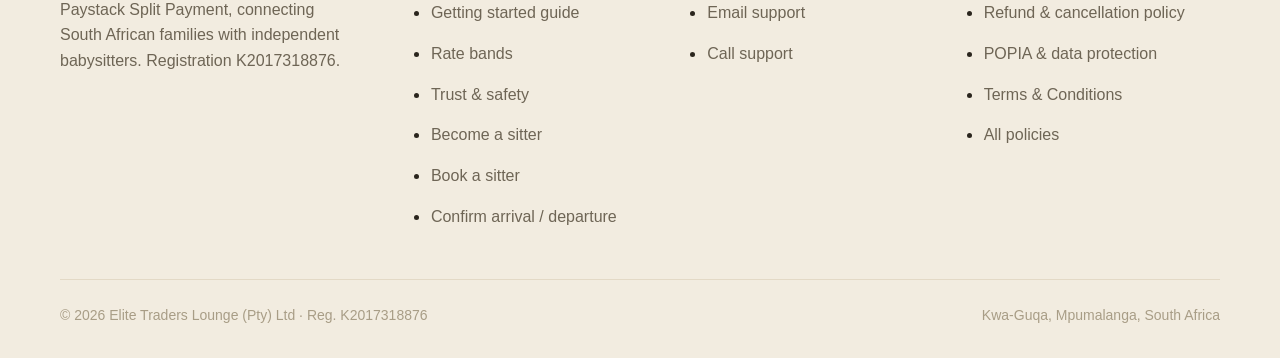
==== commit fdd5ad8c: "Fix commission model: 20% total split per-level (not uniform 10/10), new fixed rates R45/R55/R65/R70" ====
--- a/index.html
+++ b/index.html
@@ -124,7 +124,7 @@
   <div class="band">
     <div class="container band__row">
       <span>Booking reference tracked per session</span>
-      <span>Commission 10–15%, disclosed upfront</span>
+      <span>Commission 20% total, split by level, disclosed upfront</span>
       <span>Net pay settled within 3–5 business days</span>
       <span>Support: lemo.masethe@elitetraders.co.za</span>
     </div>
@@ -200,7 +200,7 @@
           <div class="step-card">
             <span class="step-card__num">04</span>
             <h3>Get paid</h3>
-            <p>Once the family confirms, Paystack pays your net amount (after the 10–15% commission) directly to your own Paystack account in 3–5 business days.</p>
+            <p>Once the family confirms, Paystack pays your net amount (after your level's sitter-side commission) directly to your own Paystack account in 3–5 business days.</p>
           </div>
         </div>
       </div>
@@ -393,8 +393,8 @@
   <section class="section-pad" id="pricing">
     <div class="container">
       <span class="eyebrow">3.2 Minimum wage compliance &amp; Appendix C</span>
-      <h2 class="section-title">Rate bands that never fall below minimum wage.</h2>
-      <p class="section-lede">Elite Traders Lounge uses experience-based rate bands (Level 1–4), set out in Appendix C: Rate Bands &amp; Minimum Wage Check, and every booking must fall within these ranges. The agreed hourly rate must sit within the correct level band and must never be lower than the current National Minimum Wage — <strong>R30.23 per hour, effective 1 March 2026</strong> under Government Gazette No. 54075 (2026/2027 rate; reviewed annually), or the applicable rate at the time of service. If a rate is entered below the platform's minimum for that level or below the legal minimum wage, that rate is void and the minimum compliant rate in Appendix C automatically applies. The family and babysitter must select the appropriate level and agree on a rate within that band before booking confirmation.</p>
+      <h2 class="section-title">Fixed rates that never fall below minimum wage.</h2>
+      <p class="section-lede">Elite Traders Lounge uses experience-based, fixed rates (Level 1–4), set out in Appendix C: Rates &amp; Minimum Wage Check — there's no negotiation, the level sets the price. Every rate is set above the current National Minimum Wage — <strong>R30.23 per hour, effective 1 March 2026</strong> under Government Gazette No. 54075 (2026/2027 rate; reviewed annually), or the applicable rate at the time of service. If the legal minimum wage is ever raised above a level's fixed rate, the booking system automatically corrects that rate up to the compliant minimum. The family and babysitter simply select the appropriate level and booking type before booking confirmation.</p>
 
       <p class="rate-table-hint" style="margin-top: var(--space-10);">Swipe left to see rates &amp; commission →</p>
       <div class="rate-table-wrap">
@@ -403,54 +403,66 @@
             <tr>
               <th>Level</th>
               <th>Experience</th>
-              <th>Hourly rate</th>
+              <th>Fixed rate</th>
               <th>Min. booking</th>
-              <th>Commission</th>
+              <th>Family comm.</th>
+              <th>Sitter comm.</th>
+              <th>Total</th>
             </tr>
           </thead>
           <tbody>
             <tr>
               <td><span class="rate-badge">Level 1</span></td>
               <td>Entry · 0–1 year, day bookings</td>
-              <td><strong>R35 – R45</strong> / hour</td>
-              <td>4 hours</td>
+              <td><strong>R45</strong> / hour</td>
+              <td>5 hours</td>
               <td>10%</td>
+              <td>10%</td>
+              <td>20%</td>
             </tr>
             <tr>
               <td><span class="rate-badge">Level 2</span></td>
               <td>Standard · 1–3 years, references, day bookings</td>
-              <td><strong>R45 – R65</strong> / hour</td>
-              <td>4 hours</td>
-              <td>12.5%</td>
+              <td><strong>R55</strong> / hour</td>
+              <td>5 hours</td>
+              <td>8%</td>
+              <td>12%</td>
+              <td>20%</td>
             </tr>
             <tr>
               <td><span class="rate-badge">Level 3</span></td>
               <td>Advanced · 3+ years, First Aid/CPR, day bookings</td>
-              <td><strong>R65 – R85</strong> / hour</td>
+              <td><strong>R65</strong> / hour</td>
               <td>4 hours</td>
-              <td>12.5–15%</td>
+              <td>7.5%</td>
+              <td>12.5%</td>
+              <td>20%</td>
             </tr>
             <tr>
               <td><span class="rate-badge">Level 3</span></td>
               <td>Advanced · overnight bookings</td>
-              <td><strong>R70 – R80</strong> / hour</td>
+              <td><strong>R70</strong> / hour</td>
               <td>10 hours</td>
-              <td>12.5%</td>
+              <td>10%</td>
+              <td>10%</td>
+              <td>20%</td>
             </tr>
             <tr>
               <td><span class="rate-badge">Level 4</span></td>
               <td>Specialist · overnight / special needs</td>
-              <td><strong>R90 – R100</strong> / hour</td>
+              <td><strong>R85</strong> / hour</td>
               <td>10 hours</td>
-              <td>12.5%</td>
+              <td>10%</td>
+              <td>10%</td>
+              <td>20%</td>
             </tr>
           </tbody>
         </table>
       </div>
-      <p class="form-section__hint" style="margin-top: var(--space-4);">Day bookings require a minimum of 4 consecutive hours. Overnight bookings require a minimum of 10 consecutive hours, billed at the applicable overnight rate for the babysitter's level. Level 3's top-of-band day rate (R85/hour) draws the 15% commission shown in the worked example below; the rest of the Level 3 day band draws 12.5%.</p>
+      <p class="form-section__hint" style="margin-top: var(--space-4);">Level 1 &amp; 2 day bookings require a minimum of 5 consecutive hours; Level 3 day bookings require a minimum of 4. Overnight bookings require a minimum of 10 consecutive hours, billed at the applicable overnight rate for the babysitter's level. Elite Traders Lounge's total commission is always 20% of the babysitter's fee — the split between what the family pays and what's deducted from the sitter's payout differs by level, as shown above.</p>
 
       <h3 style="margin-top: var(--space-16); font-family: var(--font-display); font-size: var(--text-lg);">5.3 Commission structure — worked examples</h3>
-      <p class="section-lede" style="margin-top: var(--space-2);">Commission is disclosed upfront on every booking. Here's exactly how the babysitter fee splits between commission and net pay:</p>
+      <p class="section-lede" style="margin-top: var(--space-2);">Commission is disclosed upfront on every booking. Here's exactly how the babysitter fee splits between commission and net pay, at each level's minimum booking:</p>
       <div class="rate-table-wrap" style="margin-top: var(--space-6);">
         <table class="rate-table">
           <thead>
@@ -458,45 +470,57 @@
               <th>Booking example</th>
               <th>Level</th>
               <th>Babysitter fee</th>
-              <th>Commission</th>
+              <th>+ Family comm.</th>
+              <th>= Family pays</th>
+              <th>− Sitter comm.</th>
               <th>Net to babysitter</th>
             </tr>
           </thead>
           <tbody>
             <tr>
-              <td>4-hour booking @ R45/hour</td>
+              <td>5-hour day @ R45/hour</td>
               <td><span class="rate-badge">Level 1</span> Entry</td>
-              <td><strong>R180</strong></td>
-              <td>R18 (10%)</td>
-              <td><strong>R162</strong></td>
-            </tr>
-            <tr>
-              <td>4-hour booking @ R65/hour</td>
+              <td><strong>R225</strong></td>
+              <td>R22.50 (10%)</td>
+              <td><strong>R247.50</strong></td>
+              <td>R22.50 (10%)</td>
+              <td><strong>R202.50</strong></td>
+            </tr>
+            <tr>
+              <td>5-hour day @ R55/hour</td>
               <td><span class="rate-badge">Level 2</span> Standard</td>
+              <td><strong>R275</strong></td>
+              <td>R22 (8%)</td>
+              <td><strong>R297</strong></td>
+              <td>R33 (12%)</td>
+              <td><strong>R242</strong></td>
+            </tr>
+            <tr>
+              <td>4-hour day @ R65/hour</td>
+              <td><span class="rate-badge">Level 3</span> Advanced</td>
               <td><strong>R260</strong></td>
+              <td>R19.50 (7.5%)</td>
+              <td><strong>R279.50</strong></td>
               <td>R32.50 (12.5%)</td>
               <td><strong>R227.50</strong></td>
             </tr>
             <tr>
-              <td>4-hour booking @ R85/hour</td>
-              <td><span class="rate-badge">Level 3</span> Advanced</td>
-              <td><strong>R340</strong></td>
-              <td>R51 (15%)</td>
-              <td><strong>R289</strong></td>
-            </tr>
-            <tr>
-              <td>10-hour overnight @ R80/hour</td>
+              <td>10-hour overnight @ R70/hour</td>
               <td><span class="rate-badge">Level 3</span> Night</td>
-              <td><strong>R800</strong></td>
-              <td>R100 (12.5%)</td>
               <td><strong>R700</strong></td>
-            </tr>
-            <tr>
-              <td>12-hour overnight @ R100/hour</td>
+              <td>R70 (10%)</td>
+              <td><strong>R770</strong></td>
+              <td>R70 (10%)</td>
+              <td><strong>R630</strong></td>
+            </tr>
+            <tr>
+              <td>10-hour overnight @ R85/hour</td>
               <td><span class="rate-badge">Level 4</span> Specialist</td>
-              <td><strong>R1 200</strong></td>
-              <td>R150 (12.5%)</td>
-              <td><strong>R1 050</strong></td>
+              <td><strong>R850</strong></td>
+              <td>R85 (10%)</td>
+              <td><strong>R935</strong></td>
+              <td>R85 (10%)</td>
+              <td><strong>R765</strong></td>
             </tr>
           </tbody>
         </table>
--- a/style.css
+++ b/style.css
@@ -1298,6 +1298,22 @@
   outline: 2px solid oklch(from var(--color-secondary) l c h / 0.25);
   outline-offset: 1px;
 }
+.field input[readonly] {
+  background: var(--color-surface-alt, var(--color-surface));
+  color: var(--color-text-muted);
+  cursor: not-allowed;
+}
+.field .field__static {
+  width: 100%;
+  margin: 0;
+  padding: var(--space-3) var(--space-4);
+  border: 1px solid var(--color-border);
+  border-radius: var(--radius-md);
+  background: var(--color-surface-alt, var(--color-surface));
+  color: var(--color-text);
+  font-size: var(--text-base);
+  font-weight: 600;
+}
 .field textarea {
   min-height: 6rem;
   resize: vertical;
